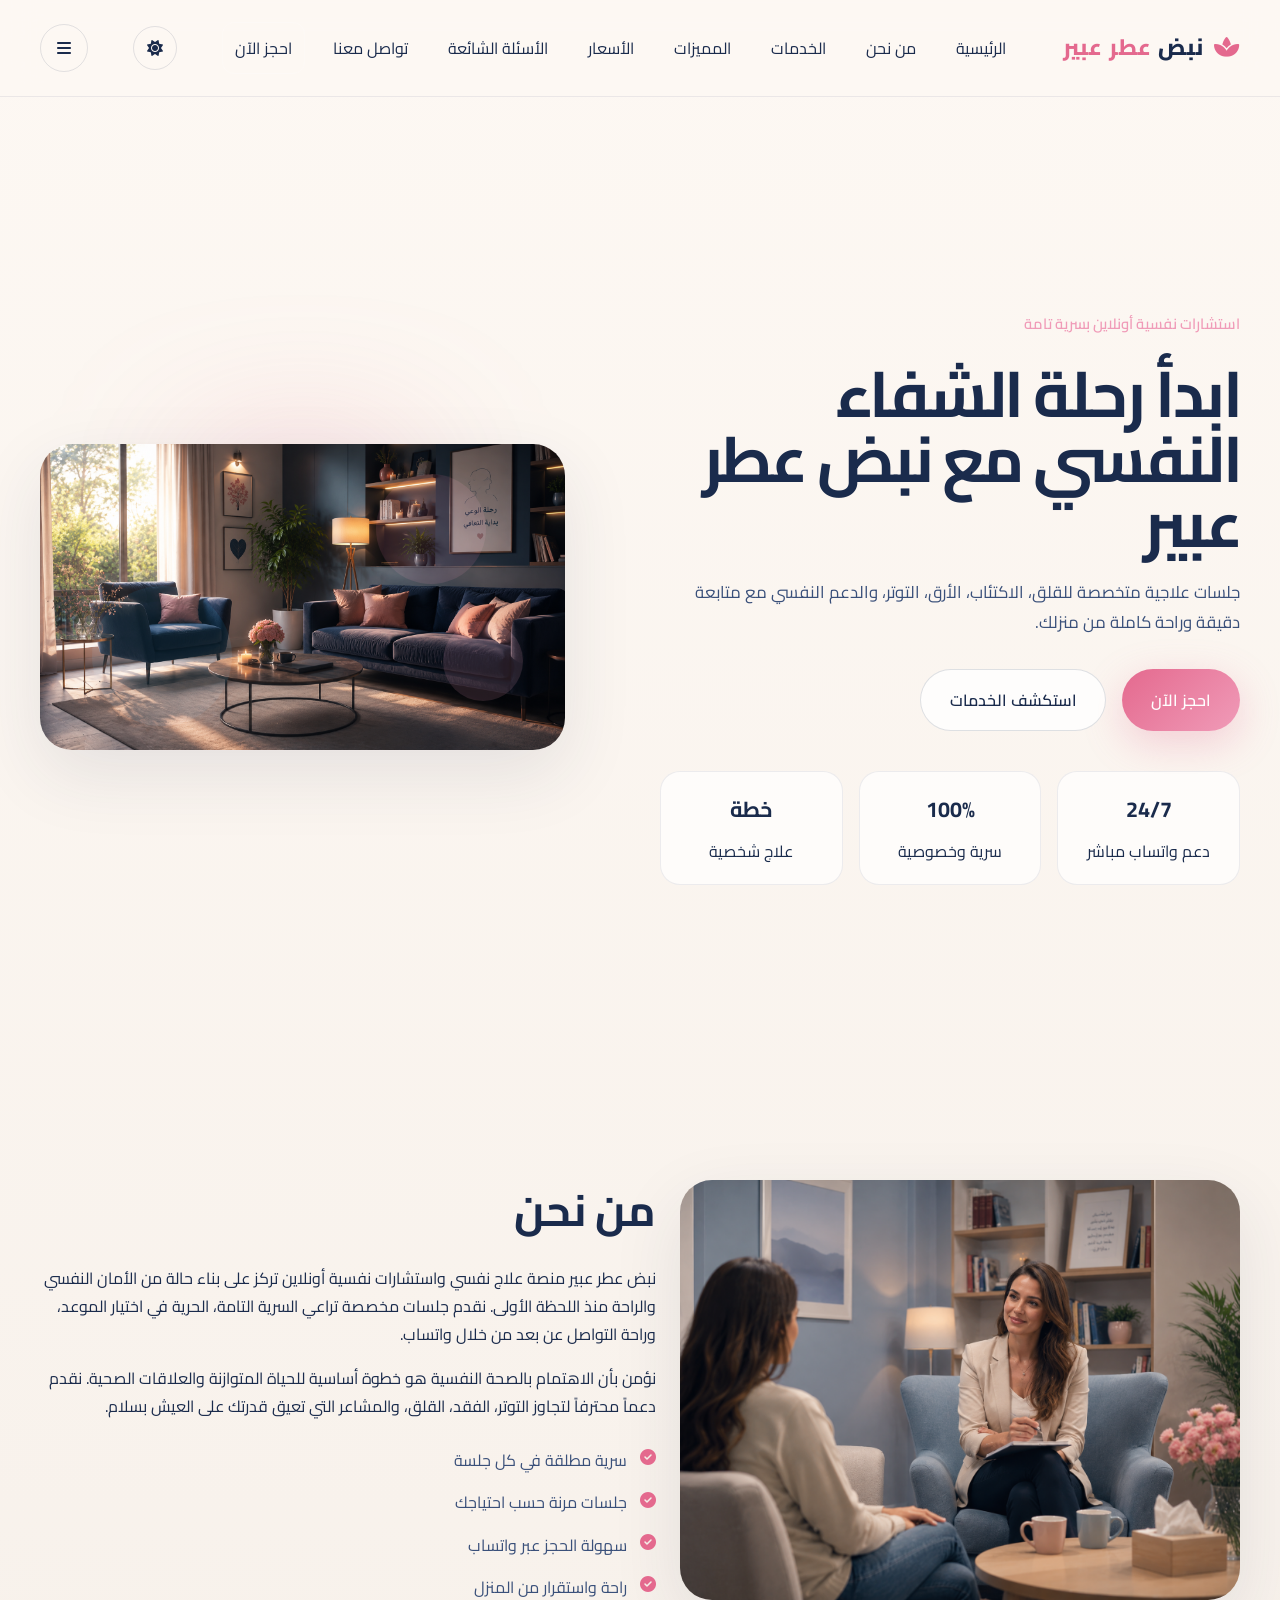
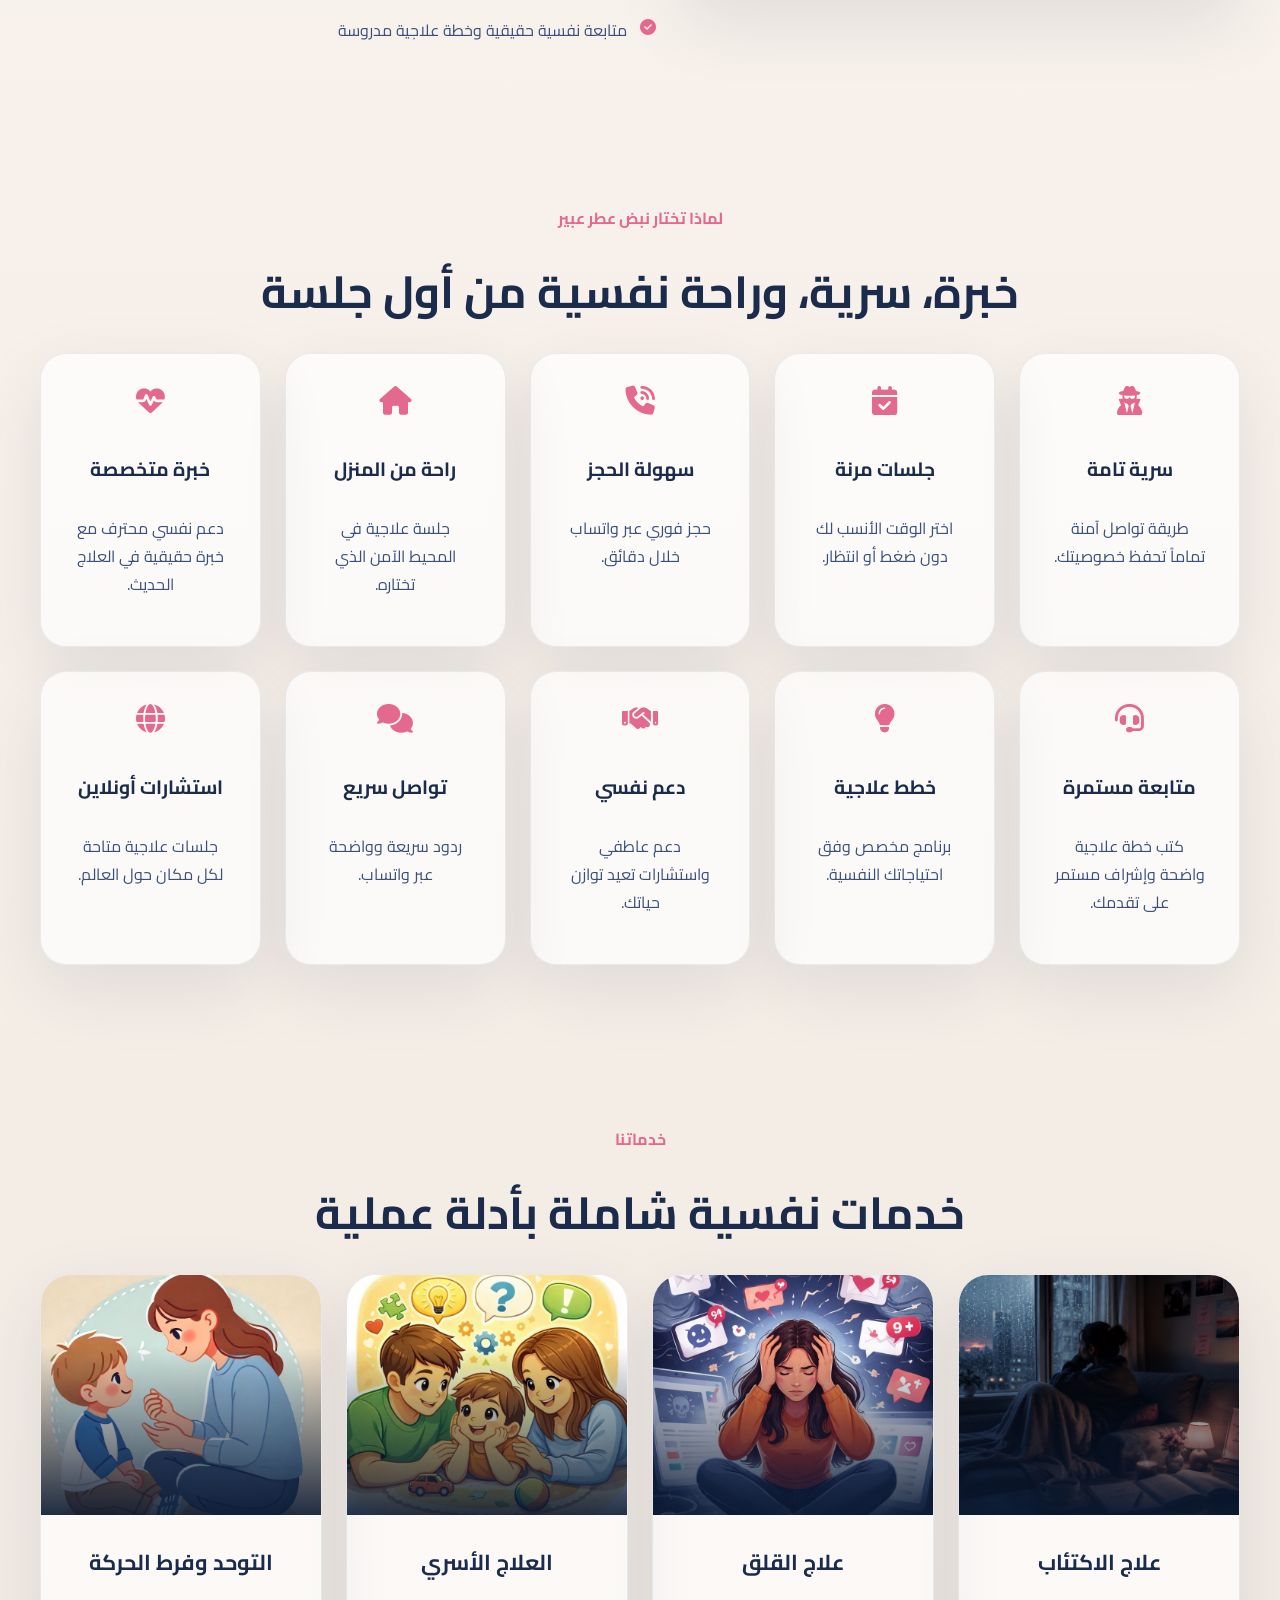
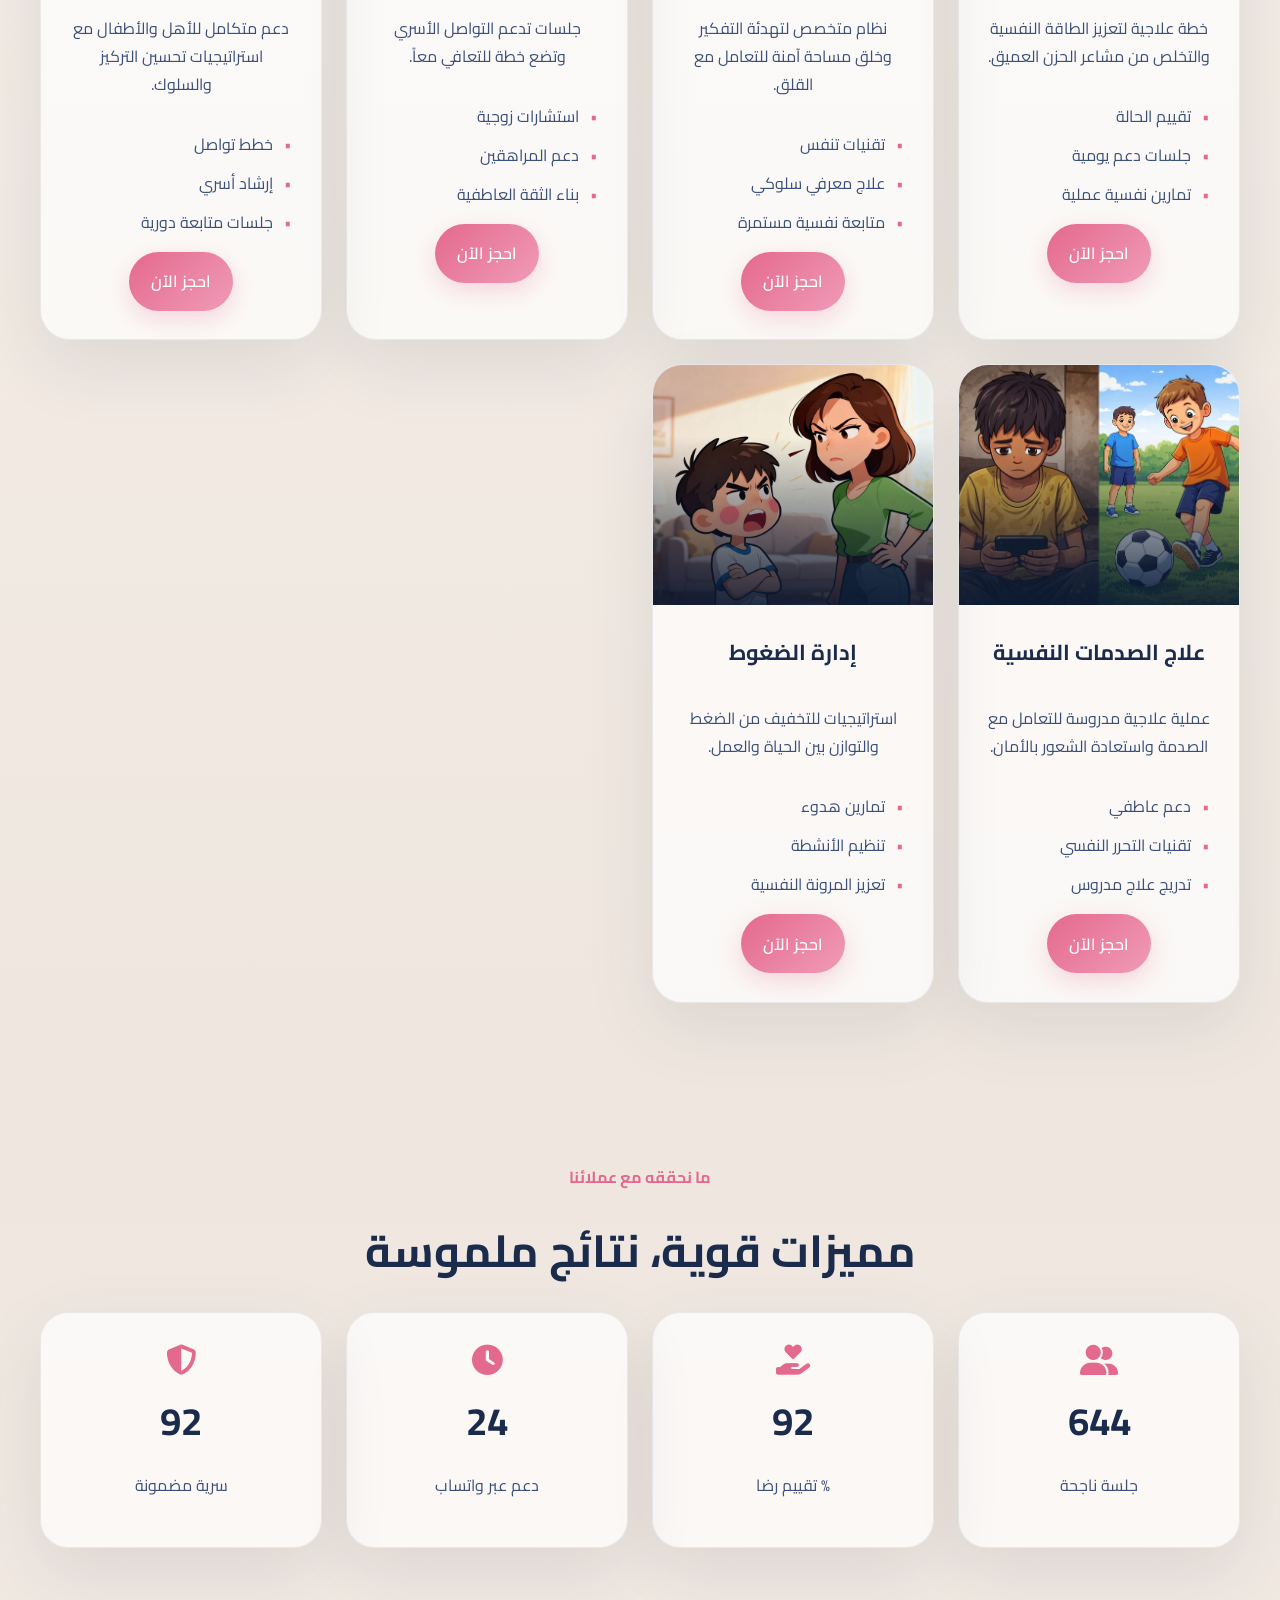
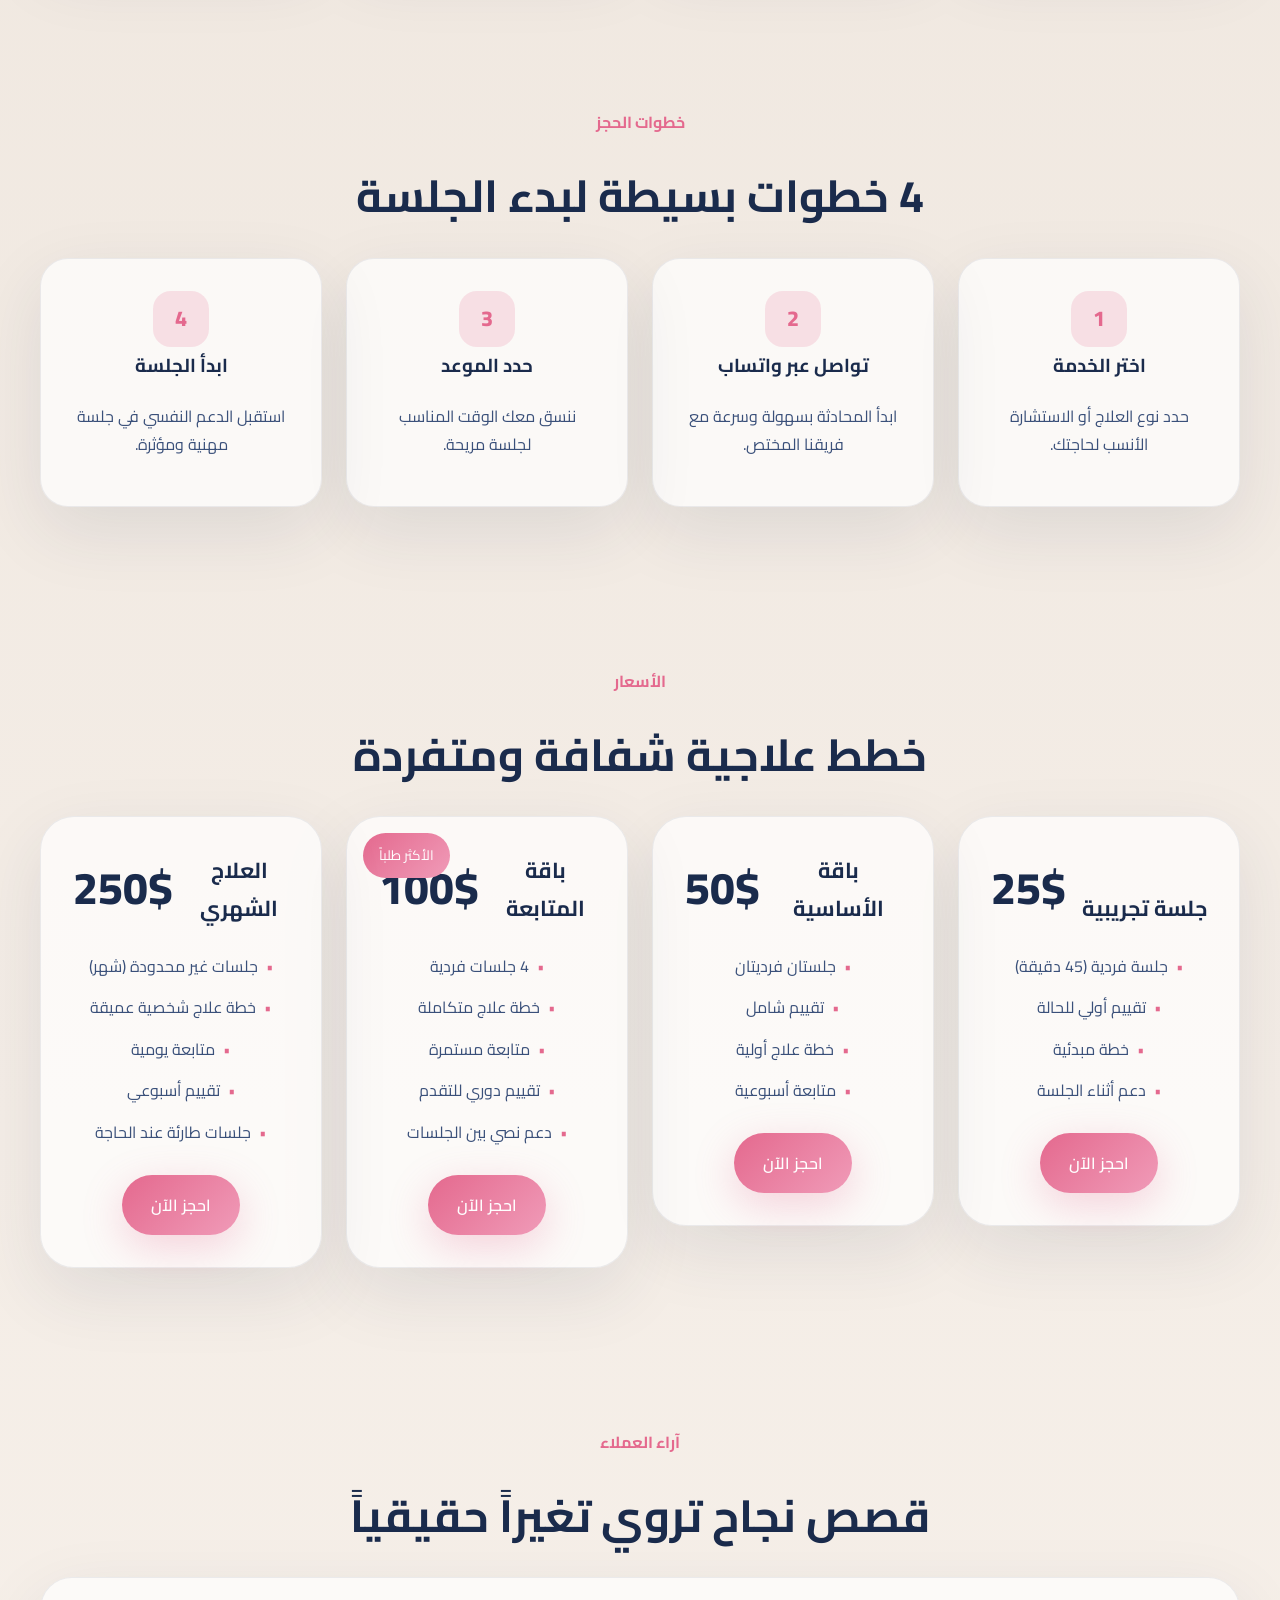
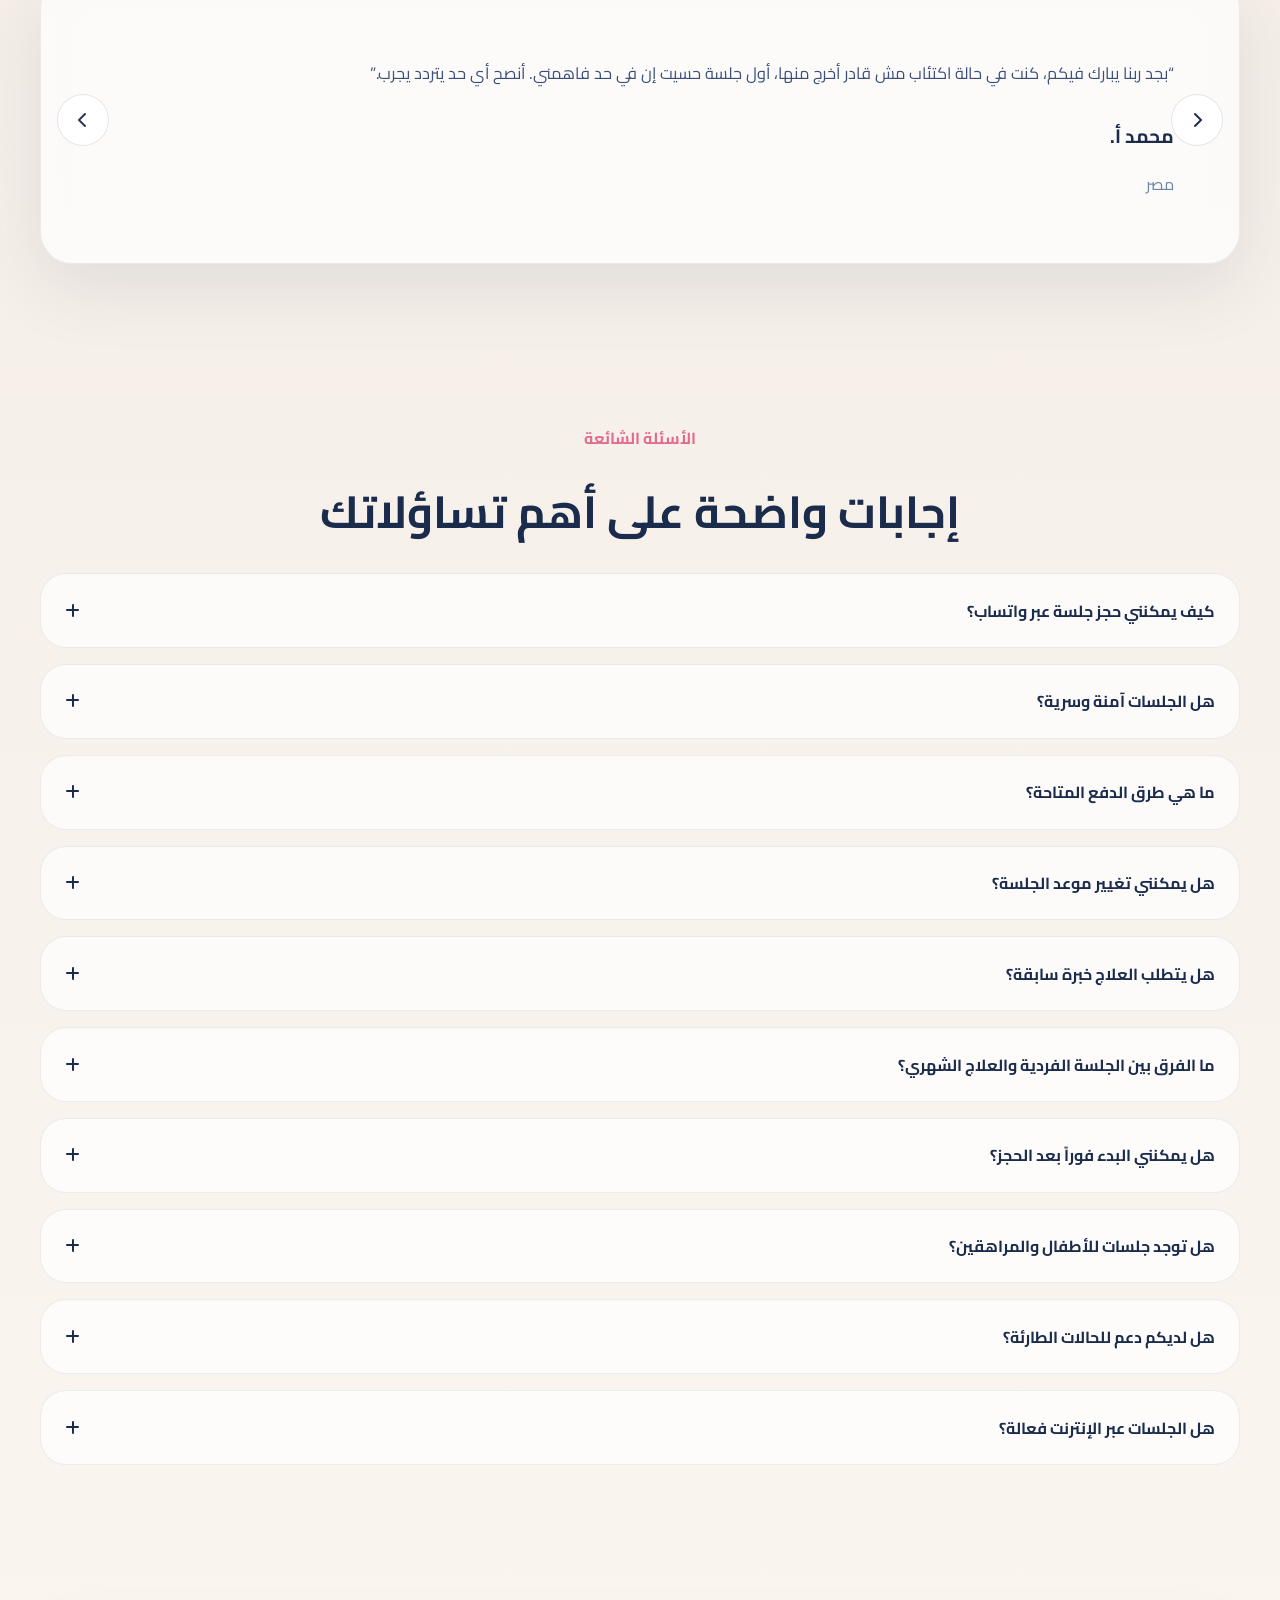
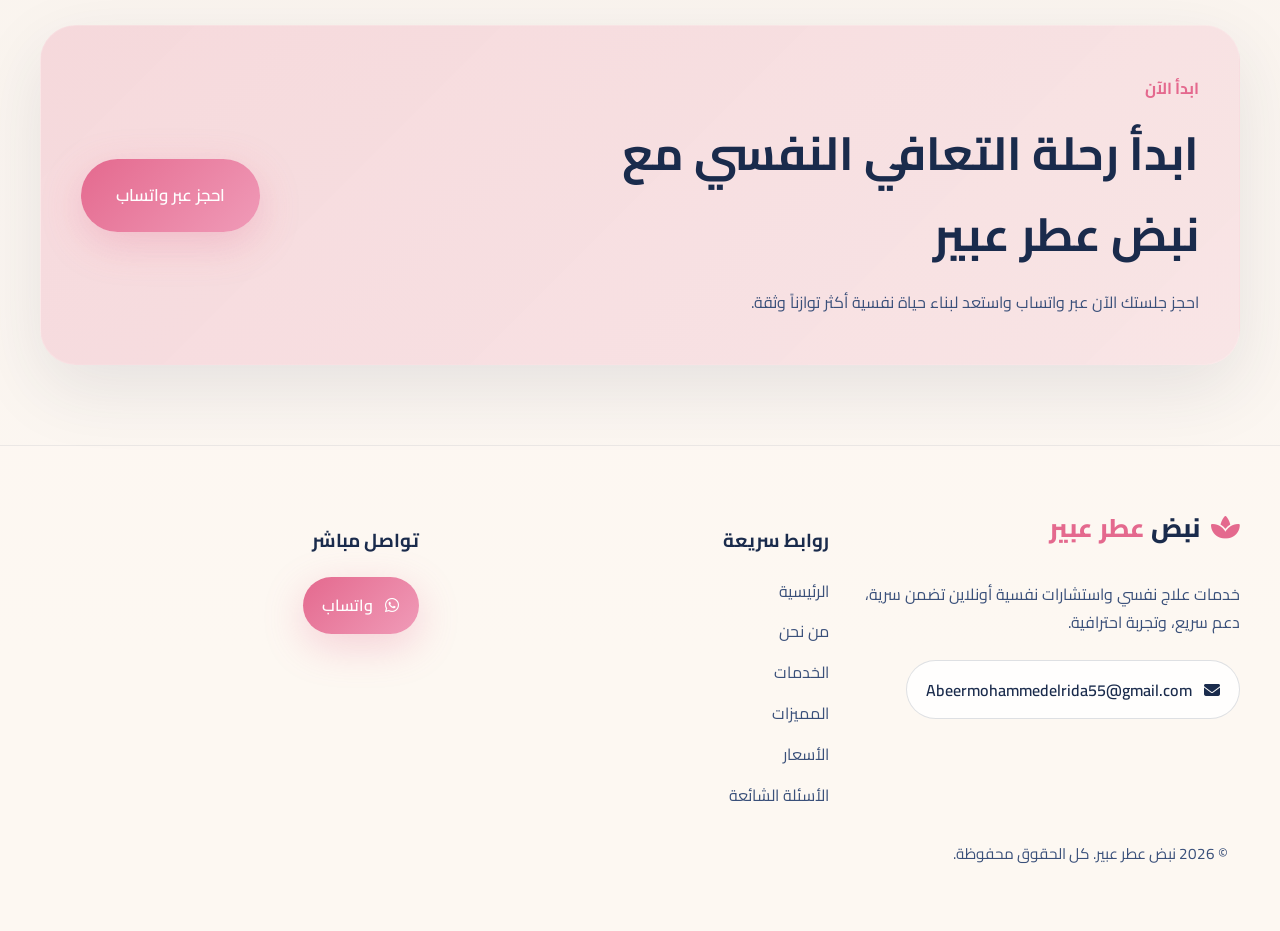
==== index.html @ 4a1df959 "nbd-atr-abeer" ====
<!DOCTYPE html>
<html lang="ar" dir="rtl">
<head>
  <meta charset="UTF-8">
  <meta name="viewport" content="width=device-width, initial-scale=1.0">
  <title>نبض عطر عبير | علاج نفسي واستشارات أونلاين</title>
  <meta name="description" content="نبض عطر عبير تقدم علاجاً نفسياً واستشارات أونلاين بسرية تامة وراحة تامة. احجز الآن عبر واتساب وابدأ رحلة الشفاء النفسي من منزلك.">
  <meta name="keywords" content="علاج نفسي, استشارات نفسية, جلسات أونلاين, صحة نفسية, علاج الاكتئاب, علاج القلق, واتساب, نبض عطر عبير">
  <link rel="canonical" href="https://username.github.io/repository-name/">
  <meta name="robots" content="index, follow">
  <meta property="og:type" content="website">
  <meta property="og:title" content="نبض عطر عبير | علاج نفسي واستشارات نفسية أونلاين">
  <meta property="og:description" content="احجز الآن جلسة علاج نفسي أو استشارة نفسية أونلاين عبر واتساب مع نبض عطر عبير. سرية، محترفة، وراحة من المنزل.">
  <meta property="og:image" content="assets/images/hero.png">
  <meta property="og:url" content="https://username.github.io/repository-name/">
  <meta property="og:site_name" content="نبض عطر عبير">
  <meta name="twitter:card" content="summary_large_image">
  <meta name="twitter:title" content="نبض عطر عبير | علاج نفسي واستشارات نفسية أونلاين">
  <meta name="twitter:description" content="احجز الآن جلسة علاج نفسي أو استشارة نفسية أونلاين عبر واتساب مع نبض عطر عبير. سرية، محترفة، وراحة من المنزل.">
  <meta name="twitter:image" content="assets/images/hero.png">
  <link rel="icon" href="assets/images/logo.png" type="image/png">
  <link rel="preconnect" href="https://fonts.googleapis.com">
  <link rel="preconnect" href="https://fonts.gstatic.com" crossorigin>
  <link href="https://fonts.googleapis.com/css2?family=Cairo:wght@300;400;500;600;700;800&display=swap" rel="stylesheet">
  <link rel="stylesheet" href="https://cdn.jsdelivr.net/npm/@fortawesome/fontawesome-free@6.5.2/css/all.min.css" crossorigin="anonymous" referrerpolicy="no-referrer">
  <link rel="stylesheet" href="assets/css/style.css">
  <script type="application/ld+json">
  {
    "@context": "https://schema.org",
    "@type": "MedicalBusiness",
    "name": "نبض عطر عبير",
    "description": "خدمات علاج نفسي واستشارات نفسية أونلاين عبر واتساب.",
    "url": "https://username.github.io/repository-name/",
    "telephone": "+249903446089",
    "email": "Abeermohammedelrida55@gmail.com",
    "address": {
      "@type": "PostalAddress",
      "addressCountry": "SD"
    },
    "image": "assets/images/hero.png",
    "sameAs": [
      "https://wa.me/249903446089"
    ]
  }
  </script>
</head>
<body>
  <div class="page-loader" aria-hidden="true"></div>
  <a href="#top" class="back-to-top" aria-label="العودة للأعلى"><i class="fa-solid fa-arrow-up"></i></a>
  <header class="site-header" id="top">
    <div class="container header-inner">
      <div class="brand">
        <a href="#top"><i class="fa-solid fa-spa brand-icon" aria-hidden="true"></i> نبض <span>عطر عبير</span></a>
      </div>
      <nav class="desktop-nav" aria-label="القائمة الرئيسية">
        <ul>
          <li><a href="#home">الرئيسية</a></li>
          <li><a href="#about">من نحن</a></li>
          <li><a href="#services">الخدمات</a></li>
          <li><a href="#features">المميزات</a></li>
          <li><a href="#pricing">الأسعار</a></li>
          <li><a href="#faq">الأسئلة الشائعة</a></li>
          <li><a href="#contact">تواصل معنا</a></li>
          <li><a class="btn-link" href="https://wa.me/249903446089?text=أهلاً%20أنا%20مهتم%20بالحجز%20في%20نبض%20عطر%20عبير">احجز الآن</a></li>
        </ul>
      </nav>
      <div class="header-actions">
        <button class="theme-toggle" id="themeToggle" aria-label="تبديل الثيم"><i class="fa-solid fa-moon"></i></button>
      </div>
      <button class="mobile-menu-toggle" id="mobileMenuToggle" aria-label="فتح القائمة"><i class="fa-solid fa-bars"></i></button>
    </div>
    <div class="mobile-nav" id="mobileNav" aria-hidden="true">
      <ul>
        <li><a href="#home">الرئيسية</a></li>
        <li><a href="#about">من نحن</a></li>
        <li><a href="#services">الخدمات</a></li>
        <li><a href="#features">المميزات</a></li>
        <li><a href="#pricing">الأسعار</a></li>
        <li><a href="#faq">الأسئلة الشائعة</a></li>
        <li><a href="#contact">تواصل معنا</a></li>
        <li><a class="btn-link mobile-cta" href="https://wa.me/249903446089?text=أهلاً%20أنا%20مهتم%20بالحجز%20في%20نبض%20عطر%20عبير">احجز الآن</a></li>
      </ul>
    </div>
  </header>

  <main>
    <section class="hero section" id="home" aria-label="قسم العرض الرئيسي">
      <div class="container hero-grid reveal">
        <div class="hero-copy">
          <span class="eyebrow">استشارات نفسية أونلاين بسرية تامة</span>
          <h1>ابدأ رحلة الشفاء النفسي مع نبض عطر عبير</h1>
          <p>جلسات علاجية متخصصة للقلق، الاكتئاب، الأرق، التوتر، والدعم النفسي مع متابعة دقيقة وراحة كاملة من منزلك.</p>
          <div class="hero-actions">
            <a class="btn btn-primary" href="https://wa.me/249903446089?text=أهلاً%20أنا%20مهتم%20بالحجز%20في%20نبض%20عطر%20عبير">احجز الآن</a>
            <a class="btn btn-secondary" href="#services">استكشف الخدمات</a>
          </div>
          <div class="hero-stats">
            <div><strong>24/7</strong><span>دعم واتساب مباشر</span></div>
            <div><strong>100%</strong><span>سرية وخصوصية</span></div>
            <div><strong>خطة</strong><span>علاج شخصية</span></div>
          </div>
        </div>
        <div class="hero-media">
          <div class="hero-glow"></div>
          <img src="assets/images/hero.png" alt="مقدمة علاج نفسى أونلاين" loading="lazy">
          <div class="floating-shape shape-1"></div>
          <div class="floating-shape shape-2"></div>
          <div class="floating-shape shape-3"></div>
        </div>
      </div>
    </section>

    <section class="about section" id="about" aria-labelledby="aboutTitle">
      <div class="container about-grid reveal">
        <div class="about-media">
          <img src="assets/images/about.png" alt="صورة من نحن" loading="lazy">
        </div>
        <div class="about-copy">
          <h2 id="aboutTitle">من نحن</h2>
          <p>نبض عطر عبير منصة علاج نفسي واستشارات نفسية أونلاين تركز على بناء حالة من الأمان النفسي والراحة منذ اللحظة الأولى. نقدم جلسات مخصصة تراعي السرية التامة، الحرية في اختيار الموعد، وراحة التواصل عن بعد من خلال واتساب.</p>
          <p>نؤمن بأن الاهتمام بالصحة النفسية هو خطوة أساسية للحياة المتوازنة والعلاقات الصحية. نقدم دعماً محترفاً لتجاوز التوتر، الفقد، القلق، والمشاعر التي تعيق قدرتك على العيش بسلام.</p>
          <ul class="about-list">
            <li><i class="fa-solid fa-check-circle"></i>سرية مطلقة في كل جلسة</li>
            <li><i class="fa-solid fa-check-circle"></i>جلسات مرنة حسب احتياجك</li>
            <li><i class="fa-solid fa-check-circle"></i>سهولة الحجز عبر واتساب</li>
            <li><i class="fa-solid fa-check-circle"></i>راحة واستقرار من المنزل</li>
            <li><i class="fa-solid fa-check-circle"></i>متابعة نفسية حقيقية وخطة علاجية مدروسة</li>
          </ul>
        </div>
      </div>
    </section>

    <section class="why section" id="features" aria-labelledby="featuresTitle">
      <div class="container reveal">
        <div class="section-heading">
          <span>لماذا تختار نبض عطر عبير</span>
          <h2 id="featuresTitle">خبرة، سرية، وراحة نفسية من أول جلسة</h2>
        </div>
        <div class="why-grid">
          <article class="feature-card">
            <i class="fa-solid fa-user-secret"></i>
            <h3>سرية تامة</h3>
            <p>طريقة تواصل آمنة تماماً تحفظ خصوصيتك.</p>
          </article>
          <article class="feature-card">
            <i class="fa-solid fa-calendar-check"></i>
            <h3>جلسات مرنة</h3>
            <p>اختر الوقت الأنسب لك دون ضغط أو انتظار.</p>
          </article>
          <article class="feature-card">
            <i class="fa-solid fa-phone-volume"></i>
            <h3>سهولة الحجز</h3>
            <p>حجز فوري عبر واتساب خلال دقائق.</p>
          </article>
          <article class="feature-card">
            <i class="fa-solid fa-home"></i>
            <h3>راحة من المنزل</h3>
            <p>جلسة علاجية في المحيط الآمن الذي تختاره.</p>
          </article>
          <article class="feature-card">
            <i class="fa-solid fa-heartbeat"></i>
            <h3>خبرة متخصصة</h3>
            <p>دعم نفسي محترف مع خبرة حقيقية في العلاج الحديث.</p>
          </article>
          <article class="feature-card">
            <i class="fa-solid fa-headset"></i>
            <h3>متابعة مستمرة</h3>
            <p>كتب خطة علاجية واضحة وإشراف مستمر على تقدمك.</p>
          </article>
          <article class="feature-card">
            <i class="fa-solid fa-lightbulb"></i>
            <h3>خطط علاجية</h3>
            <p>برنامج مخصص وفق احتياجاتك النفسية.</p>
          </article>
          <article class="feature-card">
            <i class="fa-solid fa-handshake"></i>
            <h3>دعم نفسي</h3>
            <p>دعم عاطفي واستشارات تعيد توازن حياتك.</p>
          </article>
          <article class="feature-card">
            <i class="fa-solid fa-comments"></i>
            <h3>تواصل سريع</h3>
            <p>ردود سريعة وواضحة عبر واتساب.</p>
          </article>
          <article class="feature-card">
            <i class="fa-solid fa-globe"></i>
            <h3>استشارات أونلاين</h3>
            <p>جلسات علاجية متاحة لكل مكان حول العالم.</p>
          </article>
        </div>
      </div>
    </section>

    <section class="services section" id="services" aria-labelledby="servicesTitle">
      <div class="container reveal">
        <div class="section-heading">
          <span>خدماتنا</span>
          <h2 id="servicesTitle">خدمات نفسية شاملة بأدلة عملية</h2>
        </div>
        <div class="services-grid">
          <article class="service-card">
            <div class="service-thumb"><img src="assets/images/depression.png" alt="علاج الاكتئاب" loading="lazy"></div>
            <div class="service-body">
              <h3>علاج الاكتئاب</h3>
              <p>خطة علاجية لتعزيز الطاقة النفسية والتخلص من مشاعر الحزن العميق.</p>
              <ul>
                <li>تقييم الحالة</li>
                <li>جلسات دعم يومية</li>
                <li>تمارين نفسية عملية</li>
              </ul>
              <a class="btn btn-card" href="https://wa.me/249903446089?text=أهلاً%20أريد%20حجز%20جلسة%20علاج%20الاكتئاب%20في%20نبض%20عطر%20عبير">احجز الآن</a>
            </div>
          </article>
          <article class="service-card">
            <div class="service-thumb"><img src="assets/images/anxiety.png" alt="علاج القلق" loading="lazy"></div>
            <div class="service-body">
              <h3>علاج القلق</h3>
              <p>نظام متخصص لتهدئة التفكير وخلق مساحة آمنة للتعامل مع القلق.</p>
              <ul>
                <li>تقنيات تنفس</li>
                <li>علاج معرفي سلوكي</li>
                <li>متابعة نفسية مستمرة</li>
              </ul>
              <a class="btn btn-card" href="https://wa.me/249903446089?text=أهلاً%20أريد%20حجز%20جلسة%20علاج%20القلق%20في%20نبض%20عطر%20عبير">احجز الآن</a>
            </div>
          </article>
          <article class="service-card">
            <div class="service-thumb"><img src="assets/images/children.png" alt="العلاج الأسري" loading="lazy"></div>
            <div class="service-body">
              <h3>العلاج الأسري</h3>
              <p>جلسات تدعم التواصل الأسري وتضع خطة للتعافي معاً.</p>
              <ul>
                <li>استشارات زوجية</li>
                <li>دعم المراهقين</li>
                <li>بناء الثقة العاطفية</li>
              </ul>
              <a class="btn btn-card" href="https://wa.me/249903446089?text=أهلاً%20أريد%20حجز%20جلسة%20علاج%20أسري%20في%20نبض%20عطر%20عبير">احجز الآن</a>
            </div>
          </article>
          <article class="service-card">
            <div class="service-thumb"><img src="assets/images/autism.png" alt="دعم التوحد" loading="lazy"></div>
            <div class="service-body">
              <h3>التوحد وفرط الحركة</h3>
              <p>دعم متكامل للأهل والأطفال مع استراتيجيات تحسين التركيز والسلوك.</p>
              <ul>
                <li>خطط تواصل</li>
                <li>إرشاد أسري</li>
                <li>جلسات متابعة دورية</li>
              </ul>
              <a class="btn btn-card" href="https://wa.me/249903446089?text=أهلاً%20أريد%20حجز%20جلسة%20دعم%20التوحد%20في%20نبض%20عطر%20عبير">احجز الآن</a>
            </div>
          </article>
          <article class="service-card">
            <div class="service-thumb"><img src="assets/images/trauma.png" alt="علاج الصدمات النفسية" loading="lazy"></div>
            <div class="service-body">
              <h3>علاج الصدمات النفسية</h3>
              <p>عملية علاجية مدروسة للتعامل مع الصدمة واستعادة الشعور بالأمان.</p>
              <ul>
                <li>دعم عاطفي</li>
                <li>تقنيات التحرر النفسي</li>
                <li>تدريج علاج مدروس</li>
              </ul>
              <a class="btn btn-card" href="https://wa.me/249903446089?text=أهلاً%20أريد%20حجز%20جلسة%20علاج%20الصدمات%20في%20نبض%20عطر%20عبير">احجز الآن</a>
            </div>
          </article>
          <article class="service-card">
            <div class="service-thumb"><img src="assets/images/stress.png" alt="إدارة الضغوط" loading="lazy"></div>
            <div class="service-body">
              <h3>إدارة الضغوط</h3>
              <p>استراتيجيات للتخفيف من الضغط والتوازن بين الحياة والعمل.</p>
              <ul>
                <li>تمارين هدوء</li>
                <li>تنظيم الأنشطة</li>
                <li>تعزيز المرونة النفسية</li>
              </ul>
              <a class="btn btn-card" href="https://wa.me/249903446089?text=أهلاً%20أريد%20حجز%20جلسة%20إدارة%20الضغوط%20في%20نبض%20عطر%20عبير">احجز الآن</a>
            </div>
          </article>
        </div>
      </div>
    </section>

    <section class="stats section" aria-labelledby="statsTitle">
      <div class="container reveal">
        <div class="section-heading">
          <span>ما نحققه مع عملائنا</span>
          <h2 id="statsTitle">مميزات قوية، نتائج ملموسة</h2>
        </div>
        <div class="stats-grid">
          <div class="stat-card">
            <i class="fa-solid fa-user-friends"></i>
            <strong data-target="1200">0</strong>
            <p>جلسة ناجحة</p>
          </div>
          <div class="stat-card">
            <i class="fa-solid fa-hand-holding-heart"></i>
            <strong data-target="98">0</strong>
            <p>% تقييم رضا</p>
          </div>
          <div class="stat-card">
            <i class="fa-solid fa-clock"></i>
            <strong data-target="24">0</strong>
            <p>دعم عبر واتساب</p>
          </div>
          <div class="stat-card">
            <i class="fa-solid fa-shield-alt"></i>
            <strong data-target="100">0</strong>
            <p>سرية مضمونة</p>
          </div>
        </div>
      </div>
    </section>

    <section class="steps section" aria-labelledby="stepsTitle">
      <div class="container reveal">
        <div class="section-heading">
          <span>خطوات الحجز</span>
          <h2 id="stepsTitle">4 خطوات بسيطة لبدء الجلسة</h2>
        </div>
        <div class="steps-grid">
          <article class="step-card">
            <span>1</span>
            <h3>اختر الخدمة</h3>
            <p>حدد نوع العلاج أو الاستشارة الأنسب لحاجتك.</p>
          </article>
          <article class="step-card">
            <span>2</span>
            <h3>تواصل عبر واتساب</h3>
            <p>ابدأ المحادثة بسهولة وسرعة مع فريقنا المختص.</p>
          </article>
          <article class="step-card">
            <span>3</span>
            <h3>حدد الموعد</h3>
            <p>ننسق معك الوقت المناسب لجلسة مريحة.</p>
          </article>
          <article class="step-card">
            <span>4</span>
            <h3>ابدأ الجلسة</h3>
            <p>استقبل الدعم النفسي في جلسة مهنية ومؤثرة.</p>
          </article>
        </div>
      </div>
    </section>

    <section class="pricing section" id="pricing" aria-labelledby="pricingTitle">
      <div class="container reveal">
        <div class="section-heading">
          <span>الأسعار</span>
          <h2 id="pricingTitle">خطط علاجية شفافة ومتفردة</h2>
        </div>
        <div class="pricing-grid">
          <article class="pricing-card">
            <div class="pricing-header">
              <h3>جلسة تجريبية</h3>
              <p>25$</p>
            </div>
            <ul>
              <li>جلسة فردية (45 دقيقة)</li>
              <li>تقييم أولي للحالة</li>
              <li>خطة مبدئية</li>
              <li>دعم أثناء الجلسة</li>
            </ul>
            <a class="btn btn-primary" href="https://wa.me/249903446089?text=أهلاً%20أريد%20حجز%20الباقة%20التجريبية%20(25$)%20في%20نبض%20عطر%20عبير">احجز الآن</a>
          </article>
          <article class="pricing-card">
            <div class="pricing-header">
              <h3>باقة الأساسية</h3>
              <p>50$</p>
            </div>
            <ul>
              <li>جلستان فرديتان</li>
              <li>تقييم شامل</li>
              <li>خطة علاج أولية</li>
              <li>متابعة أسبوعية</li>
            </ul>
            <a class="btn btn-primary" href="https://wa.me/249903446089?text=أهلاً%20أريد%20حجز%20الباقة%20الأساسية%20(50$)%20في%20نبض%20عطر%20عبير">احجز الآن</a>
          </article>
          <article class="pricing-card recommended">
            <div class="pricing-ribbon">الأكثر طلباً</div>
            <div class="pricing-header">
              <h3>باقة المتابعة</h3>
              <p>100$</p>
            </div>
            <ul>
              <li>4 جلسات فردية</li>
              <li>خطة علاج متكاملة</li>
              <li>متابعة مستمرة</li>
              <li>تقييم دوري للتقدم</li>
              <li>دعم نصي بين الجلسات</li>
            </ul>
            <a class="btn btn-primary" href="https://wa.me/249903446089?text=أهلاً%20أريد%20حجز%20باقة%20المتابعة%20(100$)%20في%20نبض%20عطر%20عبير">احجز الآن</a>
          </article>
          <article class="pricing-card">
            <div class="pricing-header">
              <h3>العلاج الشهري</h3>
              <p>250$</p>
            </div>
            <ul>
              <li>جلسات غير محدودة (شهر)</li>
              <li>خطة علاج شخصية عميقة</li>
              <li>متابعة يومية</li>
              <li>تقييم أسبوعي</li>
              <li>جلسات طارئة عند الحاجة</li>
            </ul>
            <a class="btn btn-primary" href="https://wa.me/249903446089?text=أهلاً%20أريد%20حجز%20العلاج%20الشهري%20(250$)%20في%20نبض%20عطر%20عبير">احجز الآن</a>
          </article>
        </div>
      </div>
    </section>

    <section class="testimonials section" aria-labelledby="testimonialsTitle">
      <div class="container reveal">
        <div class="section-heading">
          <span>آراء العملاء</span>
          <h2 id="testimonialsTitle">قصص نجاح تروي تغيراً حقيقياً</h2>
        </div>
        <div class="testimonial-slider" id="testimonialSlider">
          <button class="slider-btn prev" aria-label="الشريحة السابقة"><i class="fa-solid fa-chevron-left"></i></button>
          <div class="testimonial-track">
            <!-- 30 شهادة متنوعة -->
            <article class="testimonial-card"><p>“بجد ربنا يبارك فيكم، كنت في حالة اكتئاب مش قادر أخرج منها، أول جلسة حسيت إن في حد فاهمني. أنصح أي حد يتردد يجرب.”</p><h3>محمد أ.</h3><span>مصر</span></article>
            <article class="testimonial-card"><p>“والله يا جماعة الخير، الخدمة دي غيرت حياتي. القلق كان مخليني مش عارف أنام، الحمد لله بقيت مرتاح نفسياً.”</p><h3>أحمد ر.</h3><span>السعودية</span></article>
            <article class="testimonial-card"><p>“صراحة ما توقعت الفائدة الكبيرة دي، الأخصائية كانت لطيفة ومتفهمة، وحسيت إن في أمل. شكراً نبض عطر عبير.”</p><h3>فاطمة ح.</h3><span>السودان</span></article>
            <article class="testimonial-card"><p>“كانت تجربة رائعة، السرية التامة والأمان النفسي كانوا موجودين. أنصح كل من يعاني من الضغوطات.”</p><h3>نورة س.</h3><span>الكويت</span></article>
            <article class="testimonial-card"><p>“أنا أم لطفل توحد، الجلسات ساعدتني أفهم ابني أكثر وتعاملت معاه بطريقة مختلفة. دعم لا يُقدر بثمن.”</p><h3>منى ي.</h3><span>الإمارات</span></article>
            <article class="testimonial-card"><p>“الصراحة كنت حاسس بالوحدة والضياع، لكن بعد الجلسات بدأت أرجع لحياتي تاني. ربنا يجزيكم خير.”</p><h3>خالد و.</h3><span>مصر</span></article>
            <article class="testimonial-card"><p>“فريق محترف جداً، الطريقة سلسة والجو مريح. صرت أنتظر الجلسة بفارغ الصبر!”</p><h3>سارة م.</h3><span>السعودية</span></article>
            <article class="testimonial-card"><p>“ما شاء الله، خبرة كبيرة واهتمام بالتفاصيل. فعلاً حسيت بتحسن في علاقاتي الأسرية.”</p><h3>عبدالله ز.</h3><span>قطر</span></article>
            <article class="testimonial-card"><p>“الجلسات كانت بمثابة طوق نجاة لي، ساعدتني أتجاوز صدمة كبيرة. سرية تامة واحترام لا متناهي.”</p><h3>ليلى ط.</h3><span>لبنان</span></article>
            <article class="testimonial-card"><p>“أفضل قرار أخدته في حياتي هو إني بدأت العلاج معاكم. الحياة بقت حلوة تاني.”</p><h3>هاني ش.</h3><span>مصر</span></article>
            <article class="testimonial-card"><p>“كنت أعاني من نوبات هلع، والعلاج السلوكي المعرفي معاهم كان فعال جداً. الحمد لله.”</p><h3>ريما د.</h3><span>الأردن</span></article>
            <article class="testimonial-card"><p>“حبيت أسلوبهم في التعامل، مش بيركزوا على العلاج بس، كمان بيدعموا نفسياً.”</p><h3>ياسر ن.</h3><span>السودان</span></article>
            <article class="testimonial-card"><p>“شكراً لكل القائمين على هالمشروع الرائع. فعلاً نبض عطر عبير خفف عني معاناة طويلة.”</p><h3>غادة ف.</h3><span>سوريا</span></article>
            <article class="testimonial-card"><p>“صراحة، كنت خايف أجرب الأونلاين، لكن طلعت أحسن من العيادات التقليدية. خصوصية وراحة.”</p><h3>سامي ج.</h3><span>تونس</span></article>
            <article class="testimonial-card"><p>“فيه دعم مستمر، حتى بين الجلسات بحس إن في حد جنبي. مش بشعر بالوحدة أبداً.”</p><h3>هدى ع.</h3><span>البحرين</span></article>
            <article class="testimonial-card"><p>“كنت أعاني من التفكير الزائد، علموني تمارين عملية ساعدتني أتحكم في أفكاري.”</p><h3>ماجد س.</h3><span>مصر</span></article>
            <article class="testimonial-card"><p>“ما شاء الله تبارك الله، خطط علاجية واضحة ومنطقية. أنصح فيها بشدة.”</p><h3>نجلاء ب.</h3><span>السعودية</span></article>
            <article class="testimonial-card"><p>“التعامل مع الأخصائية كان راقياً جداً، وشرحت لي كل حاجة بوضوح. شكراً لكم.”</p><h3>جمانة ق.</h3><span>الكويت</span></article>
            <article class="testimonial-card"><p>“بعد سنين من المعاناة مع القلق، لقيت الحل أخيراً عندكم. تستحقوا كل الخير.”</p><h3>إبراهيم خ.</h3><span>السودان</span></article>
            <article class="testimonial-card"><p>“ممتازين في كل شيء، من الحجز للجلسات للمتابعة. نظام منظم جداً.”</p><h3>دينا م.</h3><span>مصر</span></article>
            <article class="testimonial-card"><p>“الروح الطيبة والكلام الحلو كان له تأثير كبير علي. فعلاً إحساس جميل.”</p><h3>فهد د.</h3><span>السعودية</span></article>
            <article class="testimonial-card"><p>“ساعدوني أتجاوز مشاكل الثقة بالنفس، والحين أنا شخص مختلف. الحمد لله.”</p><h3>نادية ش.</h3><span>المغرب</span></article>
            <article class="testimonial-card"><p>“أسلوبهم مش تقليدي، متميزين جداً في التواصل. حسيت إنهم فاهمين مشكلتي من أول كلمة.”</p><h3>عمر ه.</h3><span>الجزائر</span></article>
            <article class="testimonial-card"><p>“استمراريتي في العلاج معاكم كانت أفضل قرار. الأمان النفسي هناك كبير جداً.”</p><h3>شيماء ع.</h3><span>مصر</span></article>
            <article class="testimonial-card"><p>“الحياة بعد العلاج صارت فيها ألوان. كنت داكنة جداً والحين أنا مبسوطة.”</p><h3>مها ر.</h3><span>السعودية</span></article>
            <article class="testimonial-card"><p>“الخطط المرنة والجلسات المريحة خلتني أواظب على العلاج بدون ما أحس بملل.”</p><h3>طارق ن.</h3><span>الأردن</span></article>
            <article class="testimonial-card"><p>“تواصل واتساب السريع كان نقطة تحول، أي استفسار بلاقي رد فوري.”</p><h3>عائشة ف.</h3><span>السودان</span></article>
            <article class="testimonial-card"><p>“كنت شاكك في الموضوع، لكن بعد أول جلسة غيرت رأيي 180 درجة. ممتازين.”</p><h3>وليد ز.</h3><span>مصر</span></article>
            <article class="testimonial-card"><p>“جربت أكثر من مكان، لكن نبض عطر عبير مختلف. إحساس الأمان والراحة لا يوصف.”</p><h3>أمل ك.</h3><span>الكويت</span></article>
            <article class="testimonial-card"><p>“شكراً من القلب، ساعدتوني أرجع أضحك من جديد وأستمتع بالحياة.”</p><h3>محمد ص.</h3><span>السعودية</span></article>
          </div>
          <button class="slider-btn next" aria-label="الشريحة التالية"><i class="fa-solid fa-chevron-right"></i></button>
        </div>
      </div>
    </section>

    <section class="faq section" id="faq" aria-labelledby="faqTitle">
      <div class="container reveal">
        <div class="section-heading">
          <span>الأسئلة الشائعة</span>
          <h2 id="faqTitle">إجابات واضحة على أهم تساؤلاتك</h2>
        </div>
        <div class="faq-grid">
          <article class="faq-item">
            <button class="faq-question" aria-expanded="false">كيف يمكنني حجز جلسة عبر واتساب؟ <i class="fa-solid fa-plus"></i></button>
            <div class="faq-answer"><p>اضغط على زر الحجز ليتم توجيهك مباشرة إلى محادثة واتساب، ثم اختر الخدمة والموعد المناسب.</p></div>
          </article>
          <article class="faq-item">
            <button class="faq-question" aria-expanded="false">هل الجلسات آمنة وسرية؟ <i class="fa-solid fa-plus"></i></button>
            <div class="faq-answer"><p>نعم، نلتزم بأعلى معايير السرية والخصوصية في جميع لقاءاتنا واستشاراتنا.</p></div>
          </article>
          <article class="faq-item">
            <button class="faq-question" aria-expanded="false">ما هي طرق الدفع المتاحة؟ <i class="fa-solid fa-plus"></i></button>
            <div class="faq-answer"><p>يتم الاتفاق على طرق الدفع عبر محادثة واتساب بناءً على تفضيلاتك.</p></div>
          </article>
          <article class="faq-item">
            <button class="faq-question" aria-expanded="false">هل يمكنني تغيير موعد الجلسة؟ <i class="fa-solid fa-plus"></i></button>
            <div class="faq-answer"><p>بالطبع، سيتم تعديل موعدك بسهولة بناءً على توافر المواعيد.</p></div>
          </article>
          <article class="faq-item">
            <button class="faq-question" aria-expanded="false">هل يتطلب العلاج خبرة سابقة؟ <i class="fa-solid fa-plus"></i></button>
            <div class="faq-answer"><p>لا، خدماتنا تراعي الجميع من جميع المستويات، ونبدأ من نقطة انطلاقك الخاصة.</p></div>
          </article>
          <article class="faq-item">
            <button class="faq-question" aria-expanded="false">ما الفرق بين الجلسة الفردية والعلاج الشهري؟ <i class="fa-solid fa-plus"></i></button>
            <div class="faq-answer"><p>الجلسة الفردية مناسبة للتقييم السريع، بينما العلاج الشهري يقدم متابعة مستمرة وخطة علاج أعمق.</p></div>
          </article>
          <article class="faq-item">
            <button class="faq-question" aria-expanded="false">هل يمكنني البدء فوراً بعد الحجز؟ <i class="fa-solid fa-plus"></i></button>
            <div class="faq-answer"><p>نعم، ننسق معك أسرع موعد متاح ونبدأ الجلسة في أقرب وقت ممكن.</p></div>
          </article>
          <article class="faq-item">
            <button class="faq-question" aria-expanded="false">هل توجد جلسات للأطفال والمراهقين؟ <i class="fa-solid fa-plus"></i></button>
            <div class="faq-answer"><p>نعم، نقدم حصصاً مخصصة للأطفال والمراهقين مع دعم أسرى شامل.</p></div>
          </article>
          <article class="faq-item">
            <button class="faq-question" aria-expanded="false">هل لديكم دعم للحالات الطارئة؟ <i class="fa-solid fa-plus"></i></button>
            <div class="faq-answer"><p>نقدم استجابة سريعة عبر واتساب للحالات الحرجة والدعم النفسي الطارئ.</p></div>
          </article>
          <article class="faq-item">
            <button class="faq-question" aria-expanded="false">هل الجلسات عبر الإنترنت فعالة؟ <i class="fa-solid fa-plus"></i></button>
            <div class="faq-answer"><p>نعم، الجلسات الأونلاين تحقق نتائج قوية عند تقديمها باحترافية وتركيز على احتياجك.</p></div>
          </article>
        </div>
      </div>
    </section>

    <section class="cta section" aria-labelledby="ctaTitle">
      <div class="container cta-box reveal">
        <div>
          <span>ابدأ الآن</span>
          <h2 id="ctaTitle">ابدأ رحلة التعافي النفسي مع نبض عطر عبير</h2>
          <p>احجز جلستك الآن عبر واتساب واستعد لبناء حياة نفسية أكثر توازناً وثقة.</p>
        </div>
        <a class="btn btn-primary large" href="https://wa.me/249903446089?text=أهلاً%20أنا%20مهتم%20بالحجز%20في%20نبض%20عطر%20عبير">احجز عبر واتساب</a>
      </div>
    </section>
  </main>

  <footer class="site-footer" id="contact" aria-labelledby="footerTitle">
    <div class="container footer-grid reveal">
      <div>
        <a class="footer-brand" href="#top"><i class="fa-solid fa-spa"></i> نبض <span>عطر عبير</span></a>
        <p>خدمات علاج نفسي واستشارات نفسية أونلاين تضمن سرية، دعم سريع، وتجربة احترافية.</p>
        <a class="btn btn-secondary" href="mailto:Abeermohammedelrida55@gmail.com"><i class="fa-solid fa-envelope"></i> Abeermohammedelrida55@gmail.com</a>
      </div>
      <div>
        <h3 id="footerTitle">روابط سريعة</h3>
        <ul>
          <li><a href="#home">الرئيسية</a></li>
          <li><a href="#about">من نحن</a></li>
          <li><a href="#services">الخدمات</a></li>
          <li><a href="#features">المميزات</a></li>
          <li><a href="#pricing">الأسعار</a></li>
          <li><a href="#faq">الأسئلة الشائعة</a></li>
        </ul>
      </div>
      <div>
        <h3>تواصل مباشر</h3>
        <a class="btn btn-primary" href="https://wa.me/249903446089"><i class="fa-brands fa-whatsapp"></i> واتساب</a>
      </div>
    </div>
    <div class="footer-copy">
      <p>© 2026 نبض عطر عبير. كل الحقوق محفوظة.</p>
    </div>
  </footer>

  <script src="assets/js/app.js" defer></script>
</body>
</html>
---- assets/css/style.css ----
:root {
  --bg: #0b1a33;
  --surface: #132040;
  --surface-2: #1a2a4a;
  --text: #ffffff;
  --text-soft: #c8d6f0;
  --accent: #e4698e;
  --accent-2: #f09bb8;
  --muted: #8aa0c4;
  --border: rgba(255,255,255,.08);
  --shadow: 0 24px 80px rgba(0,0,0,.45);
  --radius: 28px;
}

html { scroll-behavior: smooth; }
*, *::before, *::after { box-sizing: border-box; }

body {
  margin: 0;
  font-family: 'Cairo', sans-serif;
  background: linear-gradient(180deg, var(--bg) 0%, var(--surface-2) 48%, var(--bg) 100%);
  color: var(--text);
  line-height: 1.75;
  transition: background 2.5s ease, color 2.5s ease;
}

img { max-width: 100%; display: block; }
button, a { font: inherit; }
button { border: none; background: none; color: inherit; }
a { text-decoration: none; color: inherit; }
ul { padding: 0; margin: 0; list-style: none; }

section { padding: 80px 0; }
section:first-of-type { padding-top: 120px; }

button:focus-visible, a:focus-visible {
  outline: 3px solid var(--accent);
  outline-offset: 3px;
}

.container {
  width: min(1200px, calc(100% - 40px));
  margin-inline: auto;
}

/* ===== HEADER ===== */
header.site-header {
  position: sticky;
  top: 0;
  z-index: 20;
  background: rgba(11,26,51,.92);
  backdrop-filter: blur(18px);
  border-bottom: 1px solid rgba(255,255,255,.06);
  transition: background .4s ease;
}

header .header-inner {
  display: flex;
  align-items: center;
  justify-content: space-between;
  gap: 1rem;
  padding: 22px 0;
}

.brand a {
  font-size: 1.4rem;
  font-weight: 800;
  letter-spacing: .04em;
  color: var(--text);
}
.brand-icon { color: var(--accent); margin-left: 0.3rem; }
.brand span { color: var(--accent); }

.desktop-nav ul {
  display: flex;
  align-items: center;
  gap: 1rem;
  flex-wrap: wrap;
}
.desktop-nav a {
  padding: 11px 12px;
  border-radius: 12px;
  transition: .3s;
}
.desktop-nav a:hover,
.desktop-nav .btn-link:hover {
  background: rgba(228,105,142,.13);
}

.btn-link {
  display: inline-flex;
  align-items: center;
  gap: .55rem;
  padding: .85rem 1.1rem;
  border: 1px solid rgba(255,255,255,.15);
  border-radius: 999px;
  color: var(--text);
  transition: .3s;
}
.btn-link:hover {
  border-color: var(--accent);
  background: rgba(228,105,142,.14);
}

.header-actions {
  display: flex;
  align-items: center;
  gap: 1rem;
}

.theme-toggle {
  width: 44px;
  height: 44px;
  border-radius: 50%;
  display: grid;
  place-items: center;
  border: 1px solid rgba(255,255,255,.12);
  transition: .3s;
  cursor: pointer;
  color: var(--text);
}
.theme-toggle:hover {
  transform: scale(1.05);
  background: rgba(228,105,142,.08);
}

.mobile-menu-toggle {
  display: none;
  width: 48px;
  height: 48px;
  border-radius: 50%;
  display: grid;
  place-items: center;
  border: 1px solid rgba(255,255,255,.12);
  cursor: pointer;
  color: var(--text);
}

.mobile-nav {
  display: none;
  flex-direction: column;
  background: rgba(11,26,51,.98);
  border-top: 1px solid rgba(255,255,255,.08);
  padding: 18px 20px 30px;
}
.mobile-nav ul {
  display: grid;
  gap: .6rem;
}
.mobile-nav a {
  display: block;
  padding: 14px 18px;
  border-radius: 16px;
  background: rgba(255,255,255,.03);
  transition: .3s;
  font-weight: 500;
  color: var(--text);
}
.mobile-nav a:hover {
  background: rgba(228,105,142,.15);
  color: var(--accent);
}
.mobile-nav .mobile-cta {
  background: linear-gradient(135deg, var(--accent), var(--accent-2));
  color: #fff;
  text-align: center;
  font-weight: 700;
  margin-top: 0.5rem;
  border: none;
  box-shadow: 0 8px 25px rgba(228,105,142,.3);
}
.mobile-nav .mobile-cta:hover {
  background: linear-gradient(135deg, #d45a7c, #e88aa8);
  color: #fff;
  transform: scale(1.02);
}

/* ===== HERO ===== */
.hero { position: relative; overflow: hidden; }
.hero-grid {
  display: grid;
  grid-template-columns: 1.15fr .95fr;
  align-items: center;
  gap: 2.5rem;
  min-height: calc(100vh - 140px);
  position: relative;
  z-index: 1;
}
.hero-copy { max-width: 580px; }
.eyebrow {
  display: inline-flex;
  align-items: center;
  gap: .6rem;
  font-size: .92rem;
  font-weight: 600;
  color: var(--accent-2);
  margin-bottom: 1.4rem;
}
.hero-copy h1 {
  font-size: clamp(3rem, 5vw, 5.2rem);
  line-height: 1.02;
  margin: .2rem 0 1.3rem;
  letter-spacing: -.04em;
  color: var(--text);
}
.hero-copy p {
  max-width: 560px;
  color: var(--text-soft);
  font-size: 1.05rem;
  margin-bottom: 2rem;
}
.hero-actions {
  display: flex;
  flex-wrap: wrap;
  gap: 1rem;
}

.btn {
  display: inline-flex;
  align-items: center;
  justify-content: center;
  gap: .6rem;
  padding: 1rem 1.8rem;
  border-radius: 999px;
  font-weight: 600;
  transition: .35s, transform .25s ease;
  cursor: pointer;
}
.btn:hover { transform: translateY(-2px); }

.btn-primary {
  background: linear-gradient(135deg, var(--accent), var(--accent-2));
  color: #fff;
  box-shadow: 0 12px 40px rgba(228,105,142,.28);
}

.btn-secondary {
  border: 1px solid rgba(255,255,255,.14);
  color: var(--text);
  background: rgba(255,255,255,.05);
}

.hero-stats {
  display: grid;
  grid-template-columns: repeat(3, 1fr);
  gap: 1rem;
  margin-top: 2.5rem;
}
.hero-stats div {
  padding: 1.2rem 1.3rem;
  border: 1px solid rgba(255,255,255,.08);
  border-radius: 20px;
  background: rgba(255,255,255,.04);
  text-align: center;
  display: flex;
  flex-direction: column;
  align-items: center;
}
.hero-stats strong {
  display: block;
  font-size: 1.35rem;
  color: var(--text);
  margin-bottom: .5rem;
}

.hero-media {
  position: relative;
  display: grid;
  place-items: center;
  max-width: 560px;
  margin-inline: auto;
}
.hero-media img {
  border-radius: 32px;
  box-shadow: var(--shadow);
}
.hero-glow {
  position: absolute;
  inset: 0;
  background: radial-gradient(circle at top, rgba(228,105,142,.35), transparent 42%);
  filter: blur(70px);
  z-index: -1;
}
.floating-shape {
  position: absolute;
  border-radius: 50%;
  mix-blend-mode: screen;
  opacity: .7;
  animation: float 8s ease-in-out infinite;
}
.shape-1 {
  width: 110px;
  height: 110px;
  top: 10%;
  right: 15%;
  background: rgba(228,105,142,.18);
}
.shape-2 {
  width: 80px;
  height: 80px;
  bottom: 16%;
  right: 8%;
  background: rgba(240,155,184,.2);
}
.shape-3 {
  width: 140px;
  height: 140px;
  left: 10%;
  bottom: 8%;
  background: rgba(0,171,255,.12);
}
@keyframes float {
  0%, 100% { transform: translateY(0); }
  50% { transform: translateY(-16px); }
}

/* ===== ABOUT ===== */
.about-grid {
  display: grid;
  grid-template-columns: 1fr 1.1fr;
  align-items: center;
  gap: 1.5rem;
}
.about-media img {
  border-radius: 32px;
  box-shadow: var(--shadow);
}
.about-copy h2 {
  font-size: 2.7rem;
  margin-bottom: 1rem;
  color: var(--text);
}
.about-list {
  display: grid;
  gap: .9rem;
  padding-left: 0;
  margin-top: 1.6rem;
}
.about-list li {
  display: flex;
  align-items: flex-start;
  gap: .8rem;
  color: var(--text-soft);
}
.about-list i {
  color: var(--accent);
  margin-top: .2rem;
}

/* ===== SECTION HEADINGS ===== */
.section-heading {
  max-width: 760px;
  margin-bottom: 2rem;
  text-align: center;
  margin-left: auto;
  margin-right: auto;
}
.section-heading span {
  display: block;
  color: var(--accent);
  font-weight: 700;
  margin-bottom: .8rem;
}
.section-heading h2 {
  font-size: 2.8rem;
  line-height: 1.05;
  color: var(--text);
}

/* ===== FEATURES ===== */
.why-grid {
  display: grid;
  grid-template-columns: repeat(auto-fit, minmax(220px, 1fr));
  gap: 1.5rem;
}
.feature-card {
  background: rgba(255,255,255,.04);
  border: 1px solid rgba(255,255,255,.08);
  border-radius: 26px;
  padding: 2rem;
  transition: .4s;
  box-shadow: var(--shadow);
  text-align: center;
  display: flex;
  flex-direction: column;
  align-items: center;
}
.feature-card:hover {
  transform: translateY(-6px);
  border-color: rgba(228,105,142,.35);
  background: rgba(228,105,142,.08);
}
.feature-card i {
  font-size: 1.8rem;
  color: var(--accent);
  margin-bottom: 1.2rem;
}
.feature-card h3 {
  font-size: 1.2rem;
  margin-bottom: .7rem;
  color: var(--text);
}
.feature-card p {
  color: var(--text-soft);
}

/* ===== SERVICES ===== */
.services-grid {
  display: grid;
  grid-template-columns: repeat(auto-fit, minmax(280px, 1fr));
  gap: 1.5rem;
}
.service-card {
  border: 1px solid rgba(255,255,255,.08);
  border-radius: 30px;
  background: rgba(255,255,255,.04);
  overflow: hidden;
  transition: .4s;
  box-shadow: var(--shadow);
  display: flex;
  flex-direction: column;
}
.service-card:hover { transform: translateY(-8px); }
.service-thumb {
  position: relative;
}
.service-thumb::after {
  content: '';
  position: absolute;
  inset: 0;
  background: linear-gradient(180deg, transparent 30%, rgba(11,26,51,.9) 100%);
  border-radius: inherit;
}
.service-thumb img {
  width: 100%;
  height: 240px;
  object-fit: cover;
}
.service-body {
  padding: 1.8rem;
  display: flex;
  flex-direction: column;
  gap: 1rem;
  flex: 1;
  align-items: center;
  text-align: center;
}
.service-body h3 {
  margin: 0;
  font-size: 1.35rem;
  color: #ffffff;
}
.service-body p {
  color: var(--text-soft);
}
.service-body ul {
  display: grid;
  gap: .7rem;
  padding-left: 0;
  color: var(--text-soft);
  text-align: right;
  width: 100%;
}
.service-body li {
  position: relative;
  padding-right: 1.2rem;
}
.service-body li::before {
  content: '•';
  position: absolute;
  right: 0;
  top: 0;
  color: var(--accent);
}
.btn-card {
  margin: 0 auto;
  padding: .95rem 1.35rem;
  background: linear-gradient(135deg, var(--accent), var(--accent-2));
  color: #fff;
  border: none;
  border-radius: 999px;
  font-weight: 600;
  transition: .3s;
  box-shadow: 0 8px 25px rgba(228,105,142,.25);
  width: fit-content;
}
.btn-card:hover {
  transform: translateY(-3px);
  box-shadow: 0 12px 30px rgba(228,105,142,.35);
}

/* ===== STATS ===== */
.stats-grid {
  display: grid;
  grid-template-columns: repeat(auto-fit, minmax(200px, 1fr));
  gap: 1.5rem;
}
.stat-card {
  background: rgba(255,255,255,.04);
  border: 1px solid rgba(255,255,255,.08);
  border-radius: 28px;
  padding: 2rem;
  display: flex;
  flex-direction: column;
  align-items: center;
  text-align: center;
  box-shadow: var(--shadow);
}
.stat-card i {
  font-size: 1.9rem;
  color: var(--accent);
  margin-bottom: .8rem;
}
.stat-card strong {
  font-size: 2.4rem;
  color: #ffffff;
}
.stat-card p {
  color: var(--text-soft);
}

/* ===== STEPS ===== */
.steps-grid {
  display: grid;
  grid-template-columns: repeat(auto-fit, minmax(210px, 1fr));
  gap: 1.5rem;
}
.step-card {
  background: rgba(255,255,255,.04);
  border: 1px solid rgba(255,255,255,.08);
  border-radius: 28px;
  padding: 2rem;
  display: flex;
  flex-direction: column;
  align-items: center;
  text-align: center;
  transition: .3s;
  box-shadow: var(--shadow);
}
.step-card:hover { transform: translateY(-6px); }
.step-card span {
  width: 56px;
  height: 56px;
  display: grid;
  place-items: center;
  border-radius: 18px;
  background: rgba(228,105,142,.18);
  color: var(--accent);
  font-size: 1.35rem;
  font-weight: 800;
  margin: 0 auto;
}
.step-card h3 {
  margin: .2rem 0;
  color: #ffffff;
}
.step-card p {
  color: var(--text-soft);
}

/* ===== PRICING ===== */
.pricing-grid {
  display: grid;
  grid-template-columns: repeat(auto-fit, minmax(260px, 1fr));
  gap: 1.5rem;
  align-items: start;
}
.pricing-card {
  position: relative;
  background: rgba(255,255,255,.04);
  border: 1px solid rgba(255,255,255,.08);
  border-radius: 34px;
  padding: 2rem;
  box-shadow: var(--shadow);
  transition: .35s;
  display: flex;
  flex-direction: column;
  align-items: center;
  text-align: center;
}
.pricing-card:hover { transform: translateY(-8px); }
.pricing-card.recommended {
  border-color: var(--accent);
  background: rgba(228,105,142,.08);
}
.pricing-ribbon {
  position: absolute;
  top: 1rem;
  left: 1rem;
  background: linear-gradient(135deg, var(--accent), var(--accent-2));
  color: #fff;
  padding: .65rem 1rem;
  border-radius: 999px;
  font-size: .85rem;
}
.pricing-header {
  display: flex;
  justify-content: space-between;
  align-items: flex-end;
  gap: 1rem;
  margin-bottom: 1.5rem;
  width: 100%;
}
.pricing-header h3 {
  font-size: 1.35rem;
  margin: 0;
  color: #ffffff;
}
.pricing-header p {
  font-size: 2.8rem;
  font-weight: 800;
  margin: 0;
  color: #ffffff;
}
.pricing-card ul {
  display: grid;
  gap: .85rem;
  padding: 0;
  color: var(--text-soft);
  margin-bottom: 1.8rem;
  width: 100%;
  text-align: center;
}
.pricing-card li {
  position: relative;
  list-style: none;
}
.pricing-card li::before {
  content: '•';
  color: var(--accent);
  margin-left: 0.5rem;
}
.pricing-card .btn-primary {
  margin: 0 auto;
}

/* ===== TESTIMONIALS ===== */
.testimonial-slider {
  position: relative;
  overflow: hidden;
  border-radius: 32px;
  border: 1px solid rgba(255,255,255,.08);
  background: rgba(255,255,255,.04);
  padding: 2rem;
  box-shadow: var(--shadow);
}
.testimonial-track {
  display: flex;
  gap: 1rem;
  transition: transform .6s ease;
}
.testimonial-card {
  min-width: 100%;
  background: rgba(255,255,255,.06);
  border-radius: 24px;
  padding: 2rem;
  display: grid;
  gap: 1rem;
  border: 1px solid rgba(255,255,255,.05);
}
.testimonial-card p {
  color: var(--text-soft);
  font-size: 1.02rem;
}
.testimonial-card h3 {
  margin: 0;
  font-size: 1.2rem;
  color: #ffffff;
}
.testimonial-card span {
  color: var(--muted);
}
.slider-btn {
  position: absolute;
  top: 50%;
  transform: translateY(-50%);
  width: 52px;
  height: 52px;
  border-radius: 50%;
  display: grid;
  place-items: center;
  background: rgba(11,26,51,.9);
  border: 1px solid rgba(255,255,255,.12);
  color: #fff;
  cursor: pointer;
  transition: .3s;
}
.slider-btn:hover {
  transform: translateY(-50%) scale(1.05);
  background: var(--accent);
  color: #fff;
}
.slider-btn.prev { left: 1rem; }
.slider-btn.next { right: 1rem; }

/* ===== FAQ ===== */
.faq-grid {
  display: grid;
  gap: 1rem;
}
.faq-item {
  border: 1px solid rgba(255,255,255,.08);
  border-radius: 26px;
  background: rgba(255,255,255,.04);
  overflow: hidden;
}
.faq-question {
  width: 100%;
  text-align: right;
  padding: 1.4rem 1.5rem;
  font-size: 1rem;
  font-weight: 700;
  display: flex;
  justify-content: space-between;
  align-items: center;
  cursor: pointer;
  color: #ffffff;
  background: transparent;
}
.faq-answer {
  max-height: 0;
  overflow: hidden;
  transition: max-height .35s ease, padding .35s ease;
}
.faq-answer p {
  margin: 0;
  padding: 0 1.5rem 1.4rem;
  color: var(--text-soft);
}

/* ===== CTA ===== */
.cta-box {
  display: flex;
  align-items: center;
  justify-content: space-between;
  gap: 2rem;
  padding: 3rem 2.5rem;
  border-radius: 36px;
  background: linear-gradient(135deg, rgba(228,105,142,.2), rgba(240,155,184,.18));
  border: 1px solid rgba(255,255,255,.12);
  box-shadow: var(--shadow);
}
.cta-box span {
  display: block;
  color: var(--accent);
  font-weight: 700;
  margin-bottom: .7rem;
}
.cta-box h2 {
  font-size: 2.9rem;
  margin: 0;
  max-width: 660px;
  color: #ffffff;
}
.cta-box p {
  max-width: 540px;
  color: var(--text-soft);
  margin: .8rem 0 0;
}
.btn.large {
  padding: 1.35rem 2.2rem;
  font-size: 1.05rem;
}

/* ===== FOOTER ===== */
.site-footer {
  padding: 60px 0 40px;
  background: rgba(11,26,51,.95);
  border-top: 1px solid rgba(255,255,255,.08);
}
.footer-grid {
  display: grid;
  grid-template-columns: repeat(auto-fit, minmax(220px, 1fr));
  gap: 2rem;
  align-items: start;
}
.footer-brand {
  font-size: 1.6rem;
  font-weight: 800;
  color: #ffffff;
  display: inline-block;
  margin-bottom: 1rem;
}
.footer-brand span { color: var(--accent); }
.footer-brand i { color: var(--accent); margin-left: 0.3rem; }
.site-footer p {
  max-width: 380px;
  color: var(--text-soft);
  margin: .8rem 0 1.5rem;
}
.footer-grid a.btn {
  display: inline-flex;
  align-items: center;
  gap: .75rem;
  padding: .92rem 1.2rem;
  border-radius: 999px;
}
.footer-grid ul {
  display: grid;
  gap: .8rem;
}
.footer-grid ul li a {
  color: var(--text-soft);
  transition: .3s;
}
.footer-grid ul li a:hover { color: var(--accent); }
.footer-copy {
  text-align: center;
  margin-top: 2rem;
  color: var(--muted);
  font-size: .95rem;
}

/* ===== BACK TO TOP ===== */
.back-to-top {
  position: fixed;
  right: 1.25rem;
  bottom: 1.25rem;
  width: 52px;
  height: 52px;
  background: linear-gradient(135deg, var(--accent), var(--accent-2));
  border-radius: 50%;
  display: grid;
  place-items: center;
  color: #fff;
  box-shadow: 0 20px 50px rgba(228,105,142,.35);
  opacity: 0;
  visibility: hidden;
  transform: translateY(20px);
  transition: .35s;
}
.back-to-top.show {
  opacity: 1;
  visibility: visible;
  transform: translateY(0);
}

/* ===== LOADER ===== */
.page-loader {
  position: fixed;
  inset: 0;
  background: var(--bg);
  z-index: 30;
  opacity: 1;
  transition: opacity .65s ease, visibility .65s ease;
}
.page-loader.hidden {
  opacity: 0;
  visibility: hidden;
}

/* ===== REVEAL ===== */
.reveal {
  opacity: 0;
  transform: translateY(40px);
  transition: opacity .9s ease, transform .9s ease;
}
.reveal.visible {
  opacity: 1;
  transform: translateY(0);
}

/* ============================================================ */
/* ===== LIGHT THEME ===== */
.light-theme {
  --bg: #fdf8f3;
  --surface: #f5ede6;
  --surface-2: #efe7df;
  --text: #1a2b4c;
  --text-soft: #3a507a;
  --accent: #e4698e;
  --accent-2: #f09bb8;
  --muted: #6b85a8;
  --border: rgba(26,43,76,.12);
  --shadow: 0 24px 70px rgba(40,48,80,.10);
}

body.light-theme {
  background: linear-gradient(180deg, var(--bg) 0%, var(--surface-2) 48%, var(--bg) 100%);
}

body.light-theme header.site-header {
  background: rgba(253,248,243,.92);
  border-bottom-color: rgba(26,43,76,.08);
}

body.light-theme .theme-toggle,
body.light-theme .mobile-menu-toggle {
  border-color: rgba(26,43,76,.12);
  color: var(--text);
}

body.light-theme .btn-secondary {
  background: rgba(255,255,255,.8);
  border-color: rgba(26,43,76,.14);
  color: var(--text);
}

body.light-theme .feature-card,
body.light-theme .service-card,
body.light-theme .pricing-card,
body.light-theme .testimonial-slider,
body.light-theme .faq-item,
body.light-theme .step-card,
body.light-theme .stat-card,
body.light-theme .hero-stats div {
  background: rgba(255,255,255,.7);
  border-color: rgba(26,43,76,.08);
}

body.light-theme .mobile-nav {
  background: rgba(253,248,243,.98);
}
body.light-theme .mobile-nav a {
  color: var(--text);
  background: rgba(26,43,76,.04);
}
body.light-theme .mobile-nav .mobile-cta {
  color: #fff;
  background: linear-gradient(135deg, var(--accent), var(--accent-2));
}
body.light-theme .mobile-nav .mobile-cta:hover {
  background: linear-gradient(135deg, #d45a7c, #e88aa8);
}

body.light-theme .site-footer {
  background: rgba(253,248,243,.95);
  border-top-color: rgba(26,43,76,.08);
}

body.light-theme .footer-brand,
body.light-theme .pricing-header h3,
body.light-theme .pricing-header p,
body.light-theme .stat-card strong,
body.light-theme .step-card h3,
body.light-theme .cta-box h2,
body.light-theme .service-body h3,
body.light-theme .testimonial-card h3,
body.light-theme .faq-question {
  color: var(--text);
}

body.light-theme .slider-btn {
  background: rgba(255,255,255,.9);
  border-color: rgba(26,43,76,.12);
  color: var(--text);
}
body.light-theme .slider-btn:hover {
  background: var(--accent);
  color: #fff;
}

body.light-theme .back-to-top {
  background: linear-gradient(135deg, var(--accent), var(--accent-2));
}

/* ===== RESPONSIVE ===== */
@media (max-width: 1024px) {
  .hero-grid {
    grid-template-columns: 1fr;
    min-height: auto;
  }
  .about-grid {
    grid-template-columns: 1fr;
  }
  .hero-stats {
    grid-template-columns: repeat(2, 1fr);
  }
  .hero-media { max-width: 100%; }
}

@media (max-width: 820px) {
  header .header-inner {
    flex-wrap: wrap;
    row-gap: .8rem;
  }
  .desktop-nav { display: none; }
  .mobile-menu-toggle { display: grid; }
  .hero-copy h1 { font-size: 3.3rem; }
  .hero-actions {
    flex-direction: column;
    align-items: flex-start;
  }
  .hero-stats { grid-template-columns: 1fr; }
  .testimonial-slider { padding: 1.4rem; }
  section { padding: 60px 0; }
}

@media (max-width: 620px) {
  section { padding: 60px 0; }
  .hero-copy h1 { font-size: 2.5rem; }
  .hero-stats div { padding: 1rem; }
  .cta-box {
    flex-direction: column;
    align-items: flex-start;
  }
  .pricing-grid { grid-template-columns: 1fr; }
  .stats-grid { grid-template-columns: 1fr; }
  .step-card { padding: 1.6rem; }
  .testimonial-card { padding: 1.6rem; }
}

@media (max-width: 480px) {
  .hero-actions { width: 100%; }
  .btn { width: 100%; }
  .hero-stats { grid-template-columns: 1fr; }
  .mobile-nav a { padding: 1rem 1.2rem; }
}
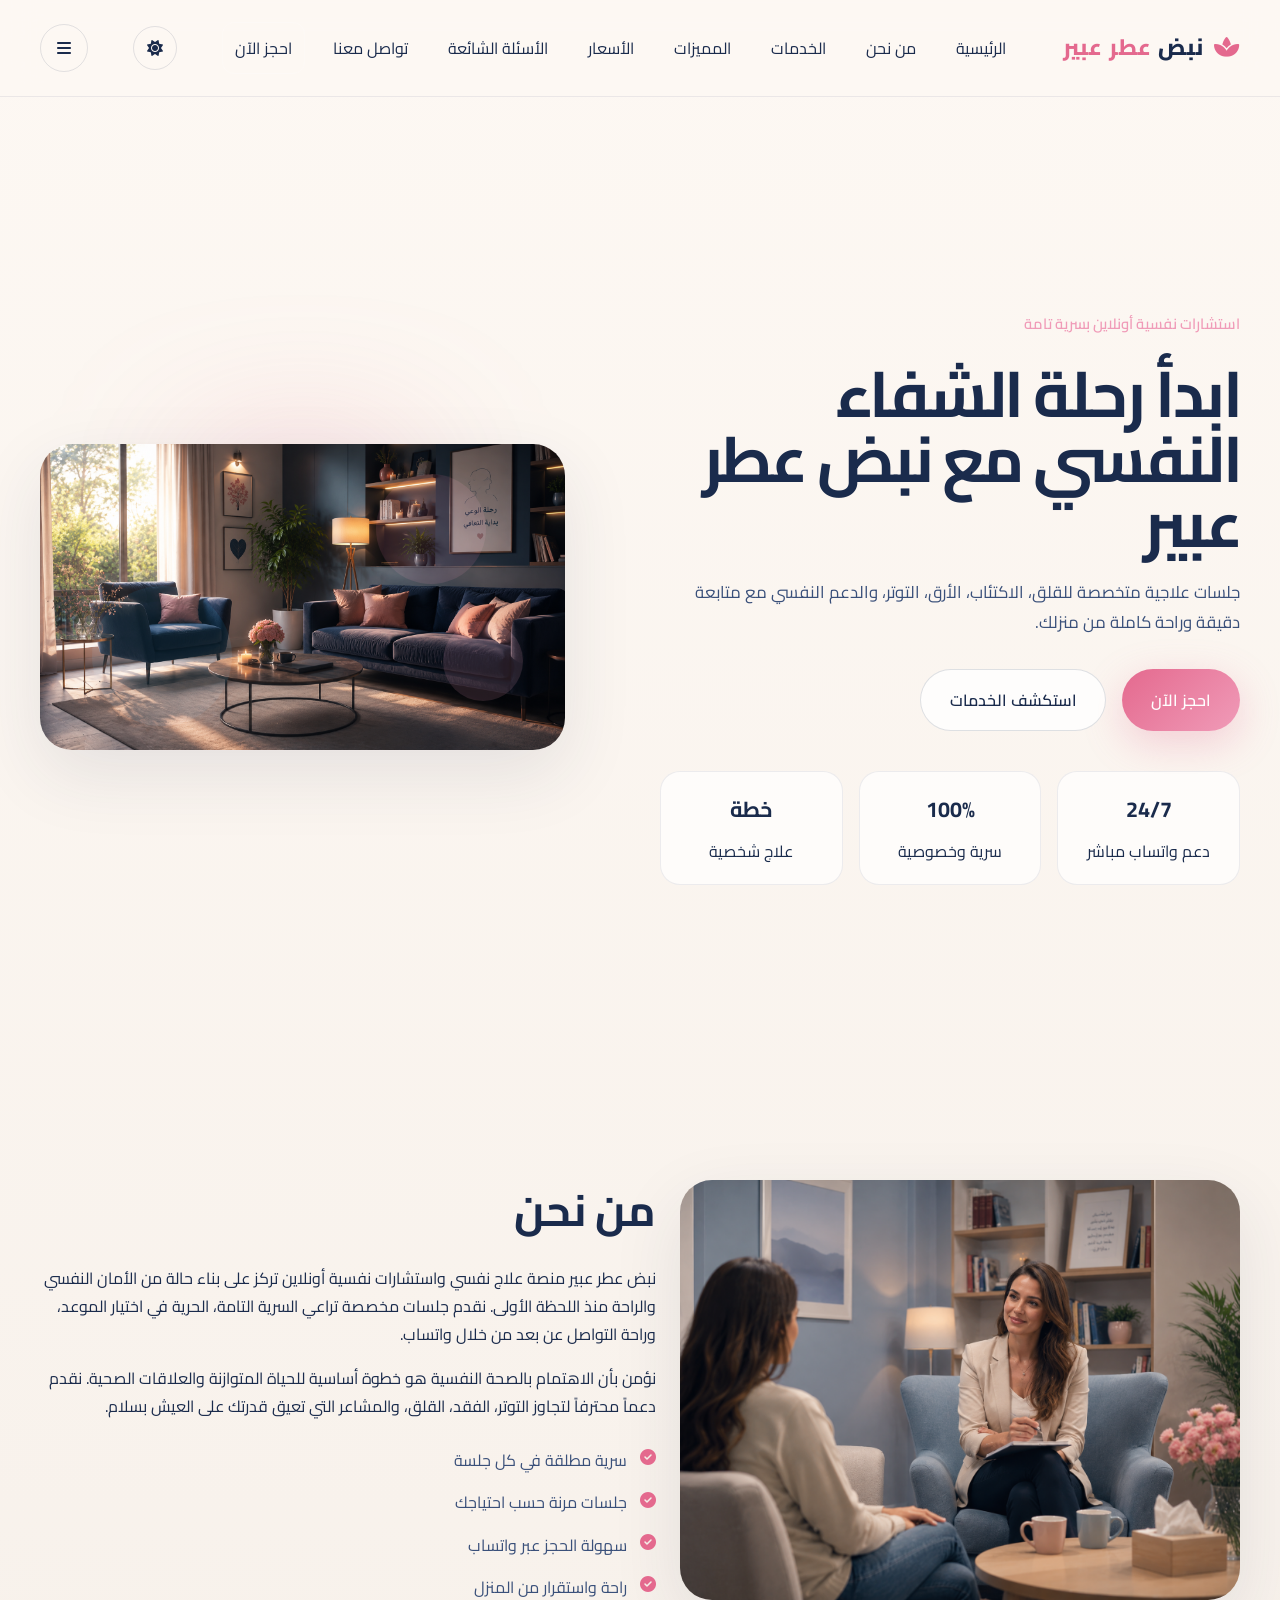
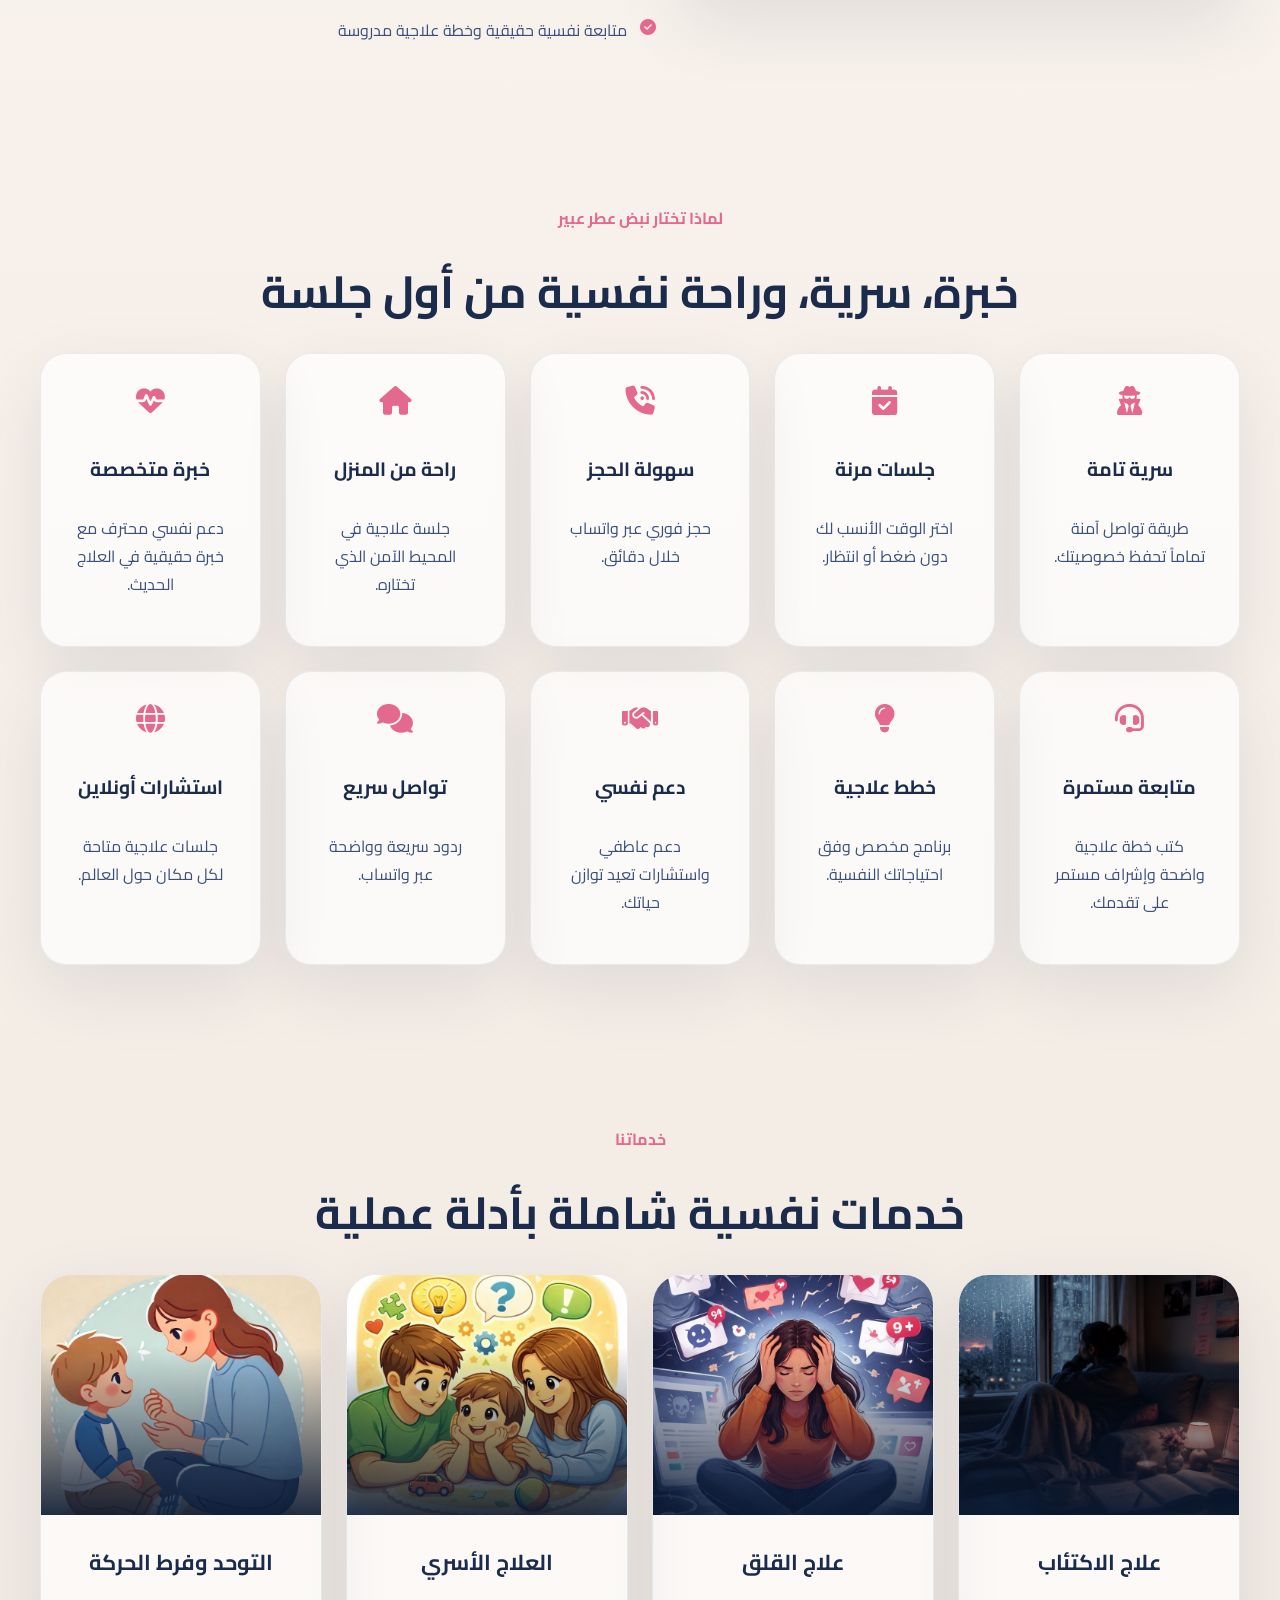
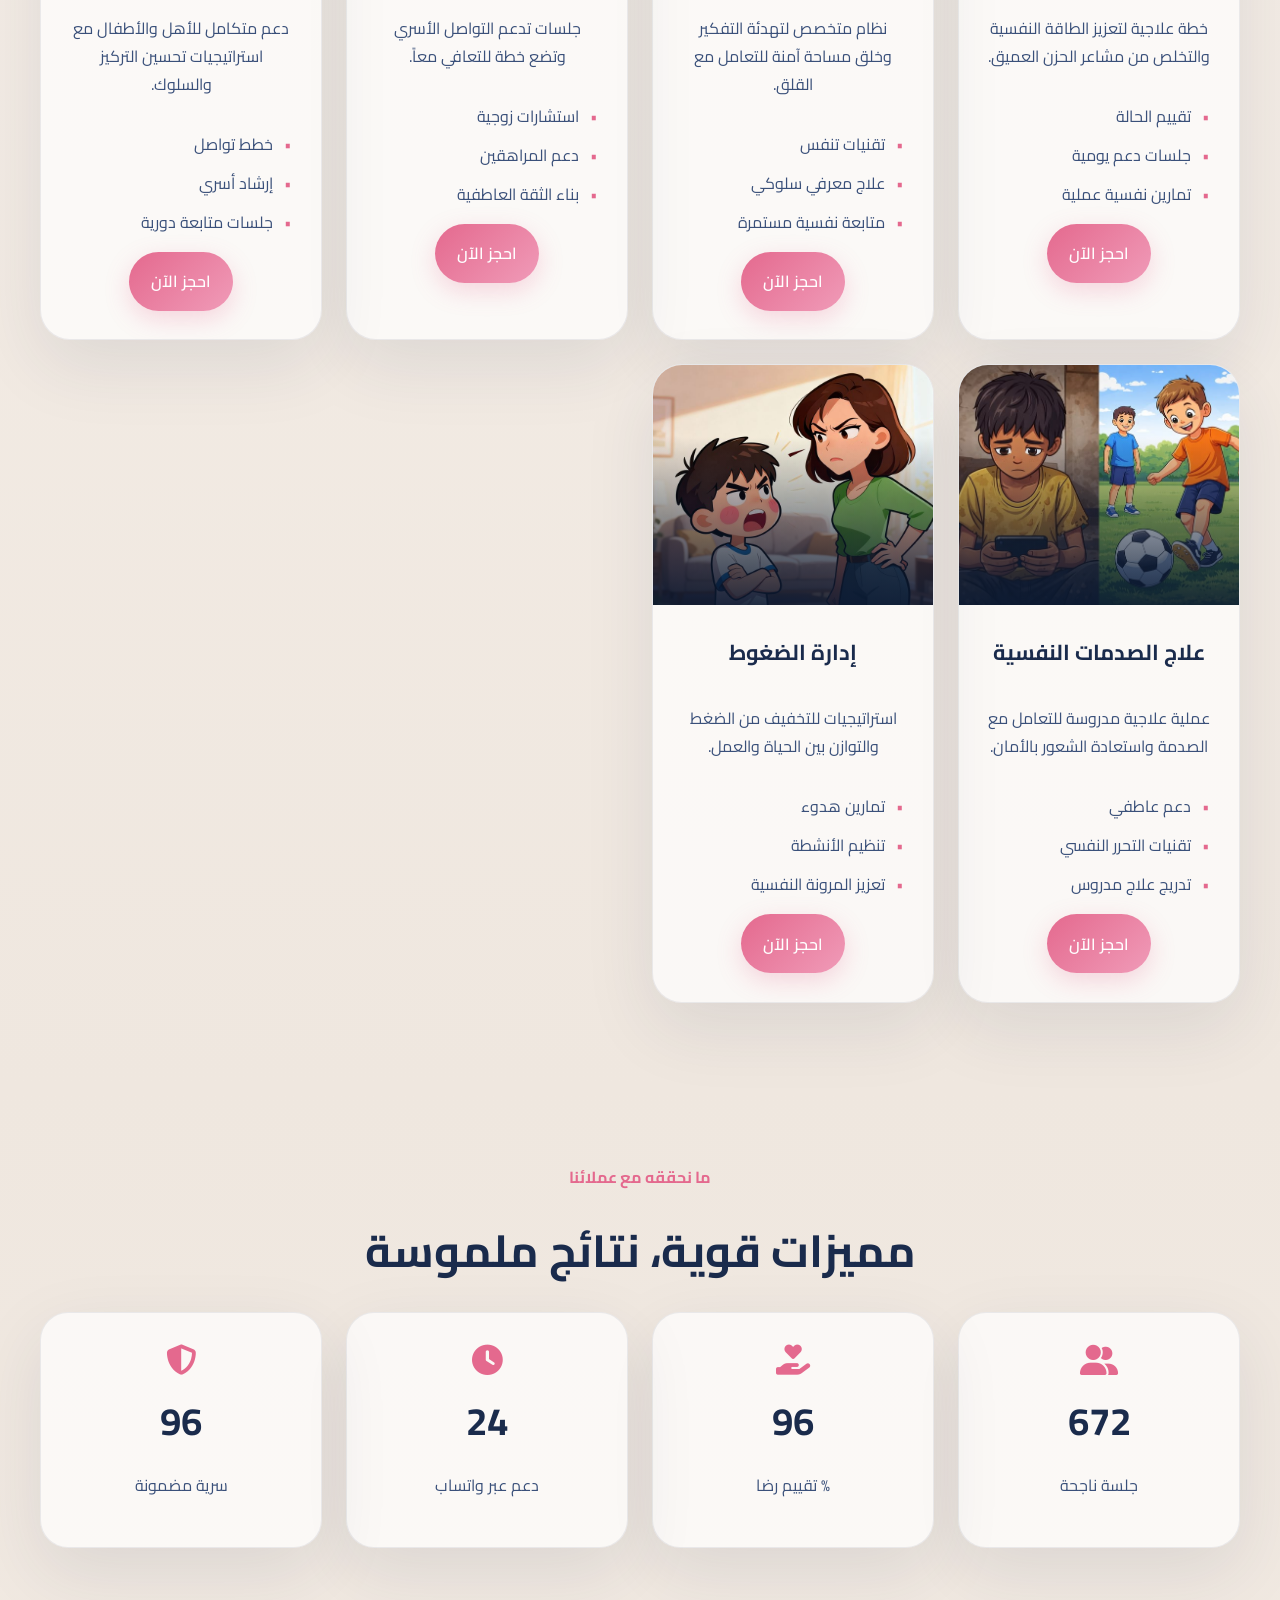
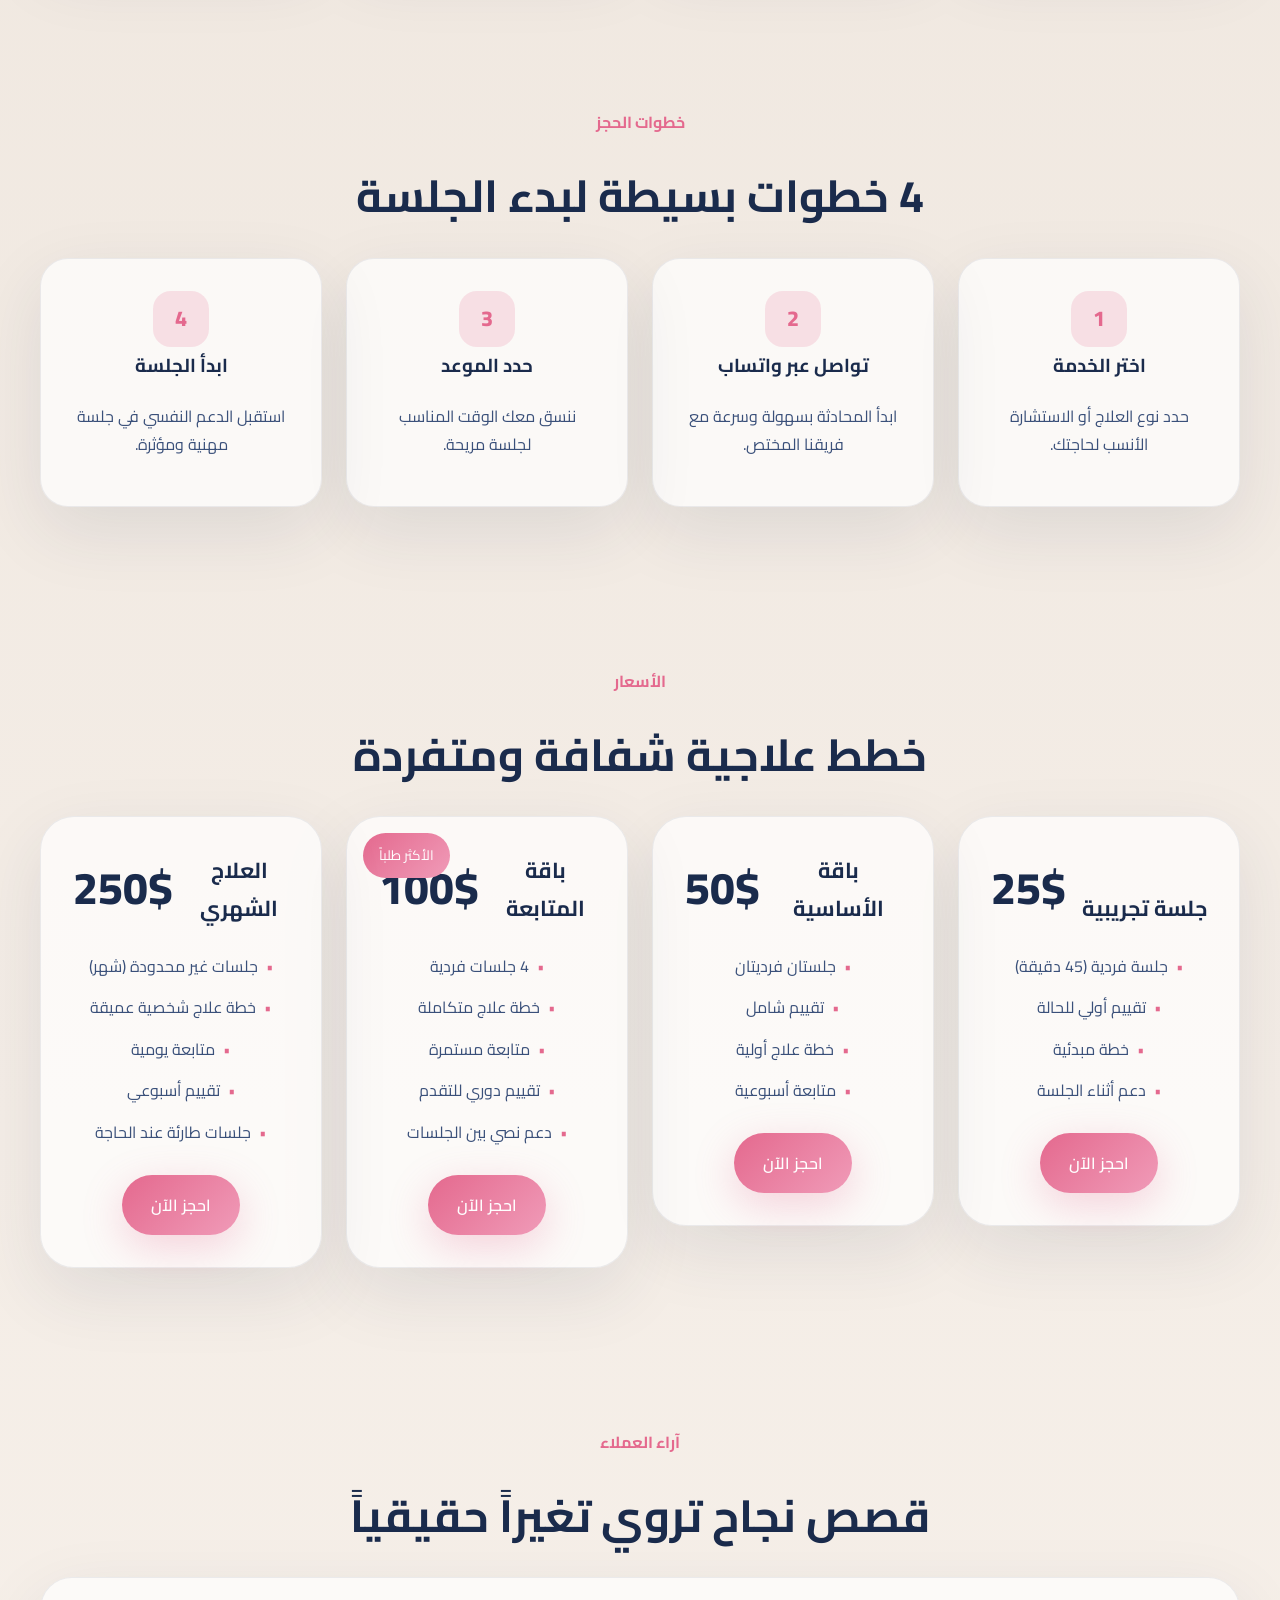
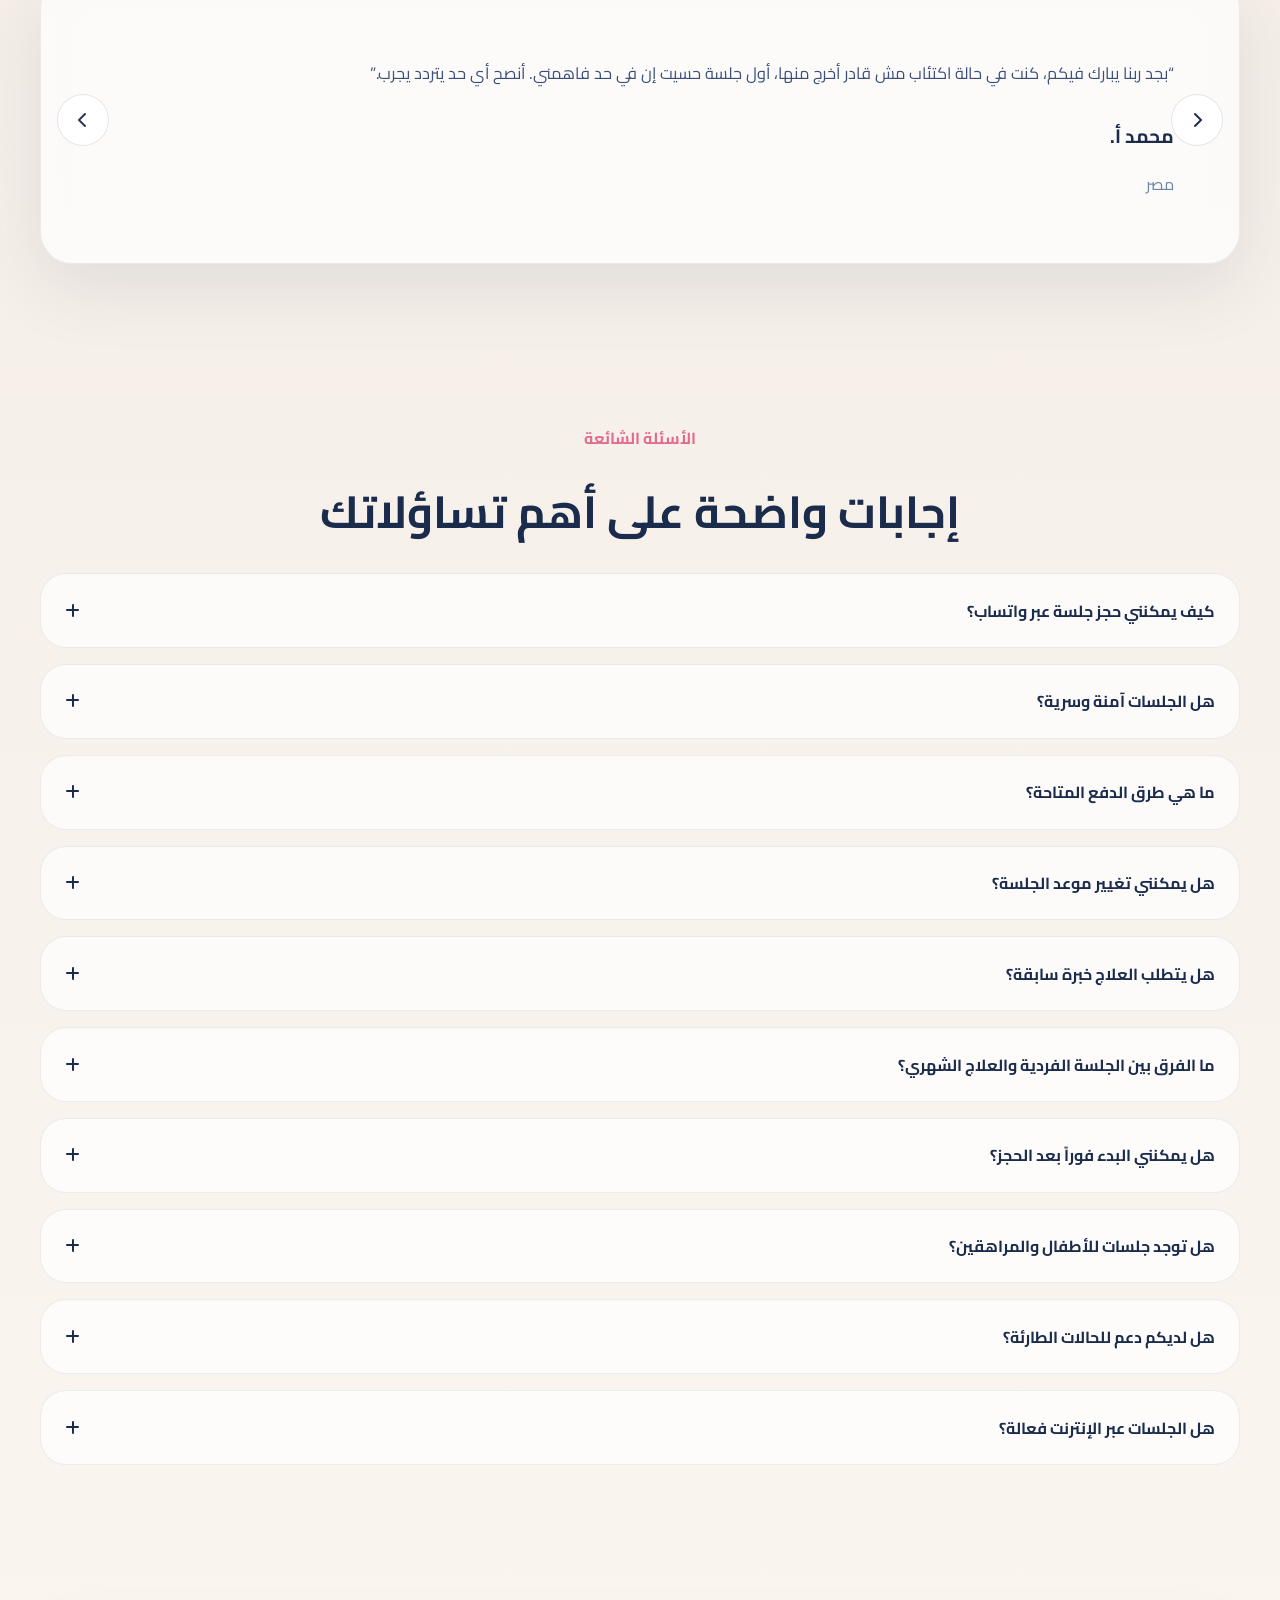
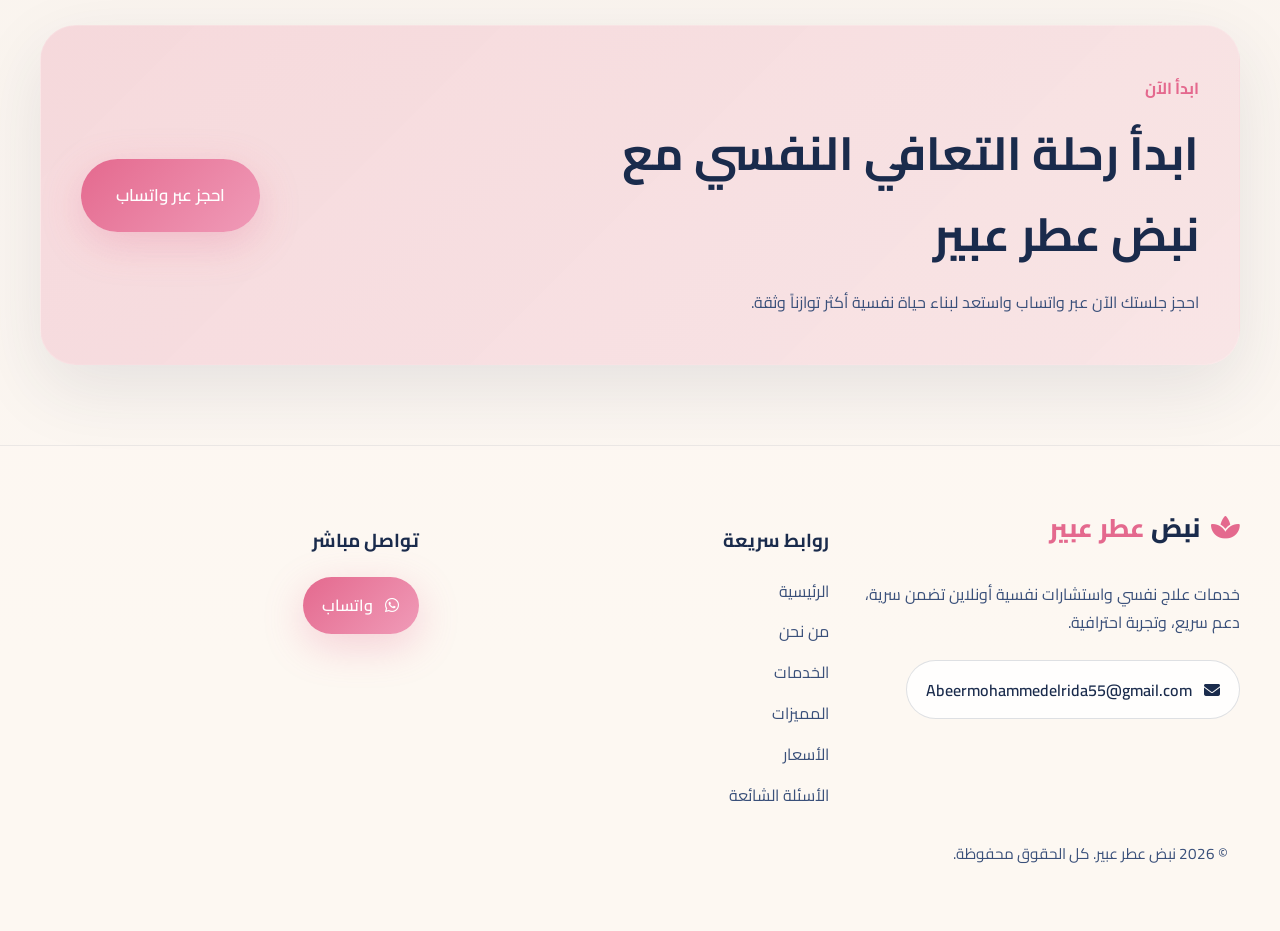
==== commit 31b499d0: "Update index.html" ====
--- a/index.html
+++ b/index.html
@@ -6,13 +6,13 @@
   <title>نبض عطر عبير | علاج نفسي واستشارات أونلاين</title>
   <meta name="description" content="نبض عطر عبير تقدم علاجاً نفسياً واستشارات أونلاين بسرية تامة وراحة تامة. احجز الآن عبر واتساب وابدأ رحلة الشفاء النفسي من منزلك.">
   <meta name="keywords" content="علاج نفسي, استشارات نفسية, جلسات أونلاين, صحة نفسية, علاج الاكتئاب, علاج القلق, واتساب, نبض عطر عبير">
-  <link rel="canonical" href="https://username.github.io/repository-name/">
+  <link rel="canonical" href="https://elabeer.github.io/nbd-atr-abeer/">
   <meta name="robots" content="index, follow">
   <meta property="og:type" content="website">
   <meta property="og:title" content="نبض عطر عبير | علاج نفسي واستشارات نفسية أونلاين">
   <meta property="og:description" content="احجز الآن جلسة علاج نفسي أو استشارة نفسية أونلاين عبر واتساب مع نبض عطر عبير. سرية، محترفة، وراحة من المنزل.">
   <meta property="og:image" content="assets/images/hero.png">
-  <meta property="og:url" content="https://username.github.io/repository-name/">
+  <meta property="og:url" content="https://elabeer.github.io/nbd-atr-abeer/">
   <meta property="og:site_name" content="نبض عطر عبير">
   <meta name="twitter:card" content="summary_large_image">
   <meta name="twitter:title" content="نبض عطر عبير | علاج نفسي واستشارات نفسية أونلاين">
@@ -30,7 +30,7 @@
     "@type": "MedicalBusiness",
     "name": "نبض عطر عبير",
     "description": "خدمات علاج نفسي واستشارات نفسية أونلاين عبر واتساب.",
-    "url": "https://username.github.io/repository-name/",
+    "url": "https://elabeer.github.io/nbd-atr-abeer/",
     "telephone": "+249903446089",
     "email": "Abeermohammedelrida55@gmail.com",
     "address": {
@@ -547,4 +547,4 @@
 
   <script src="assets/js/app.js" defer></script>
 </body>
-</html>+</html>
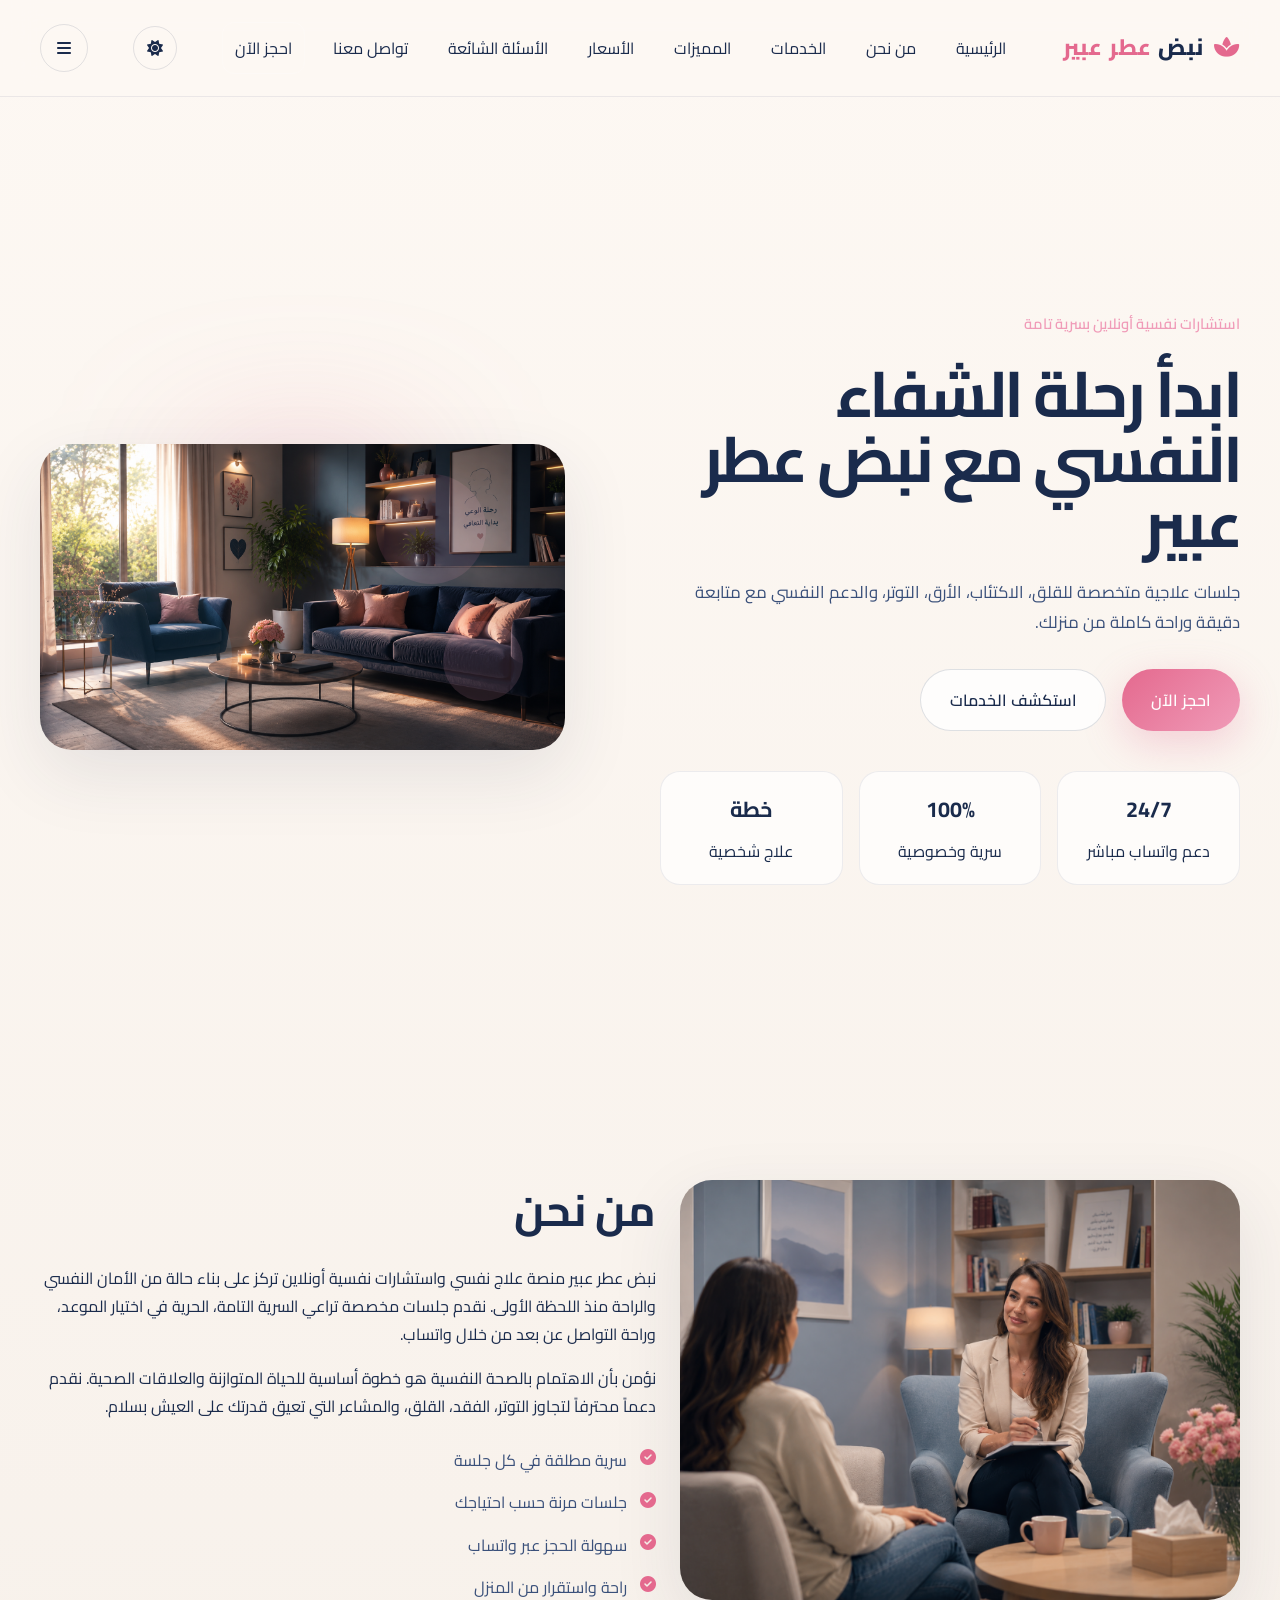
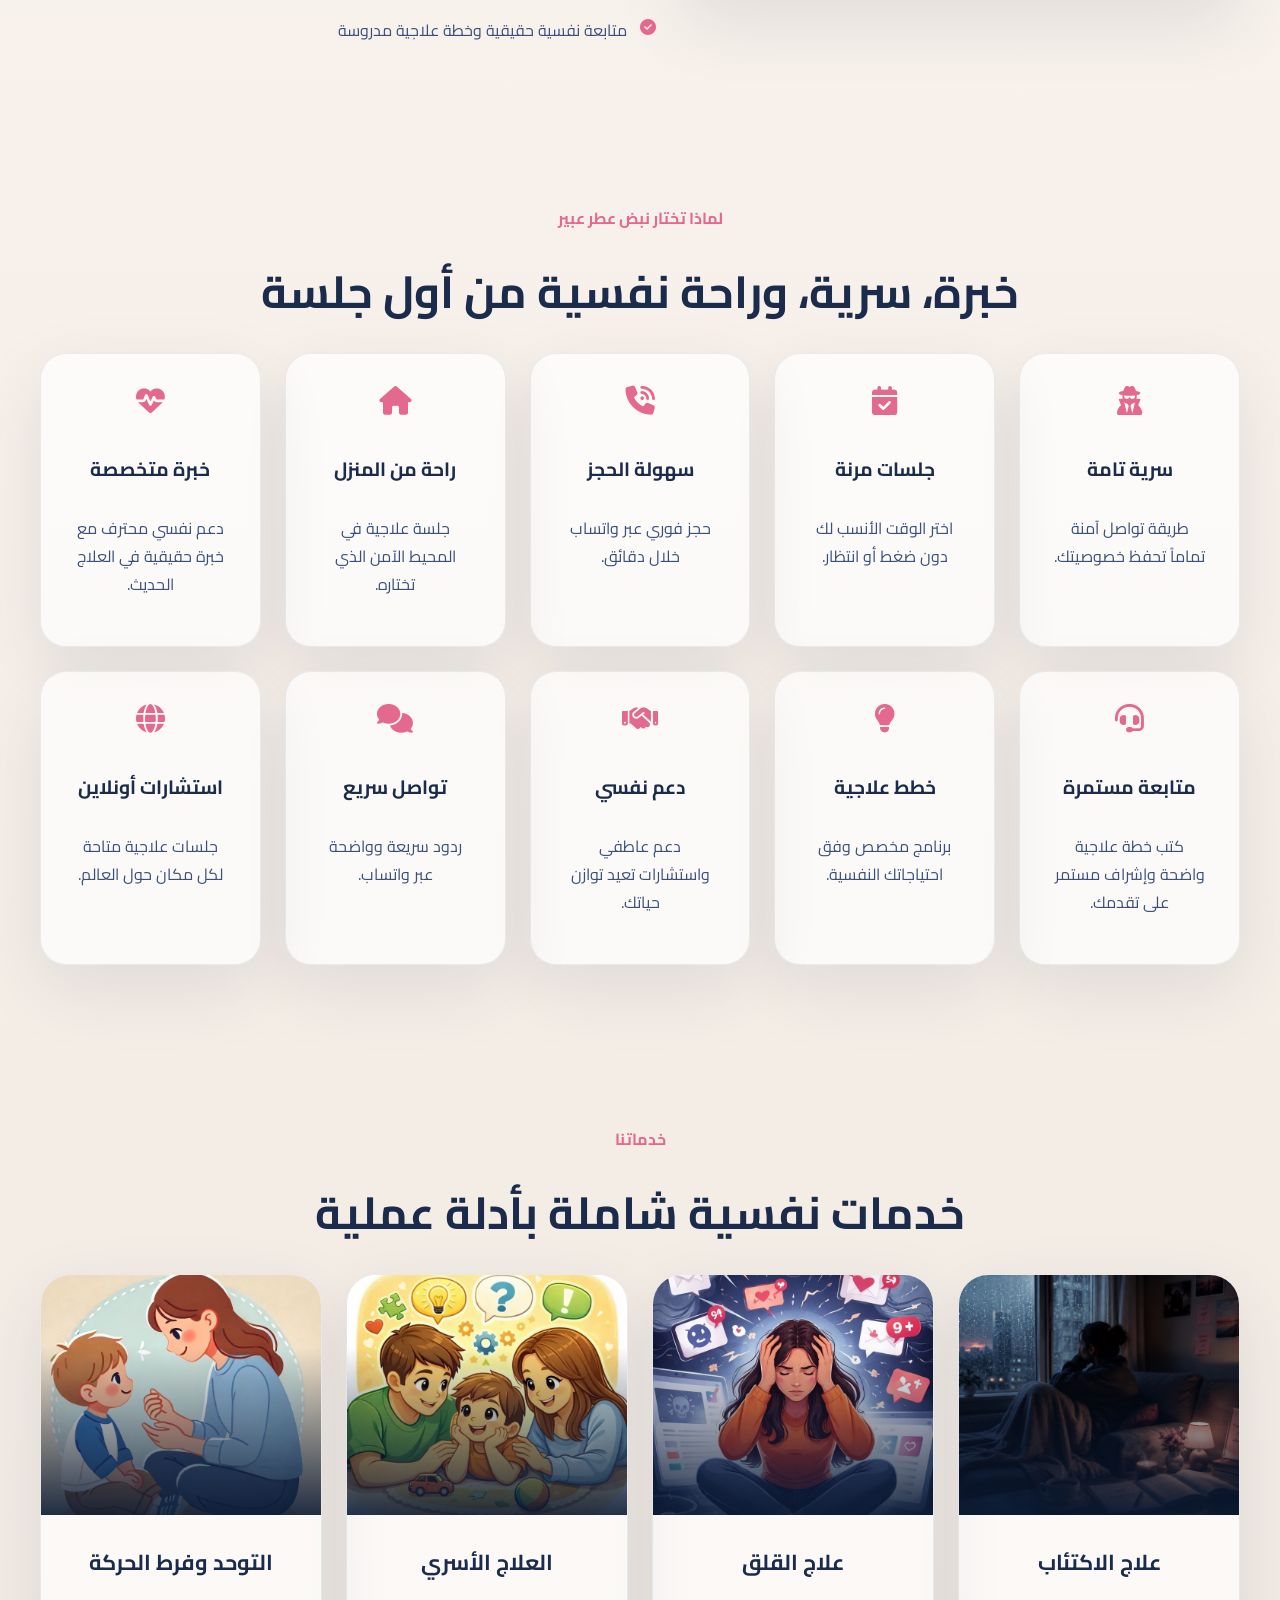
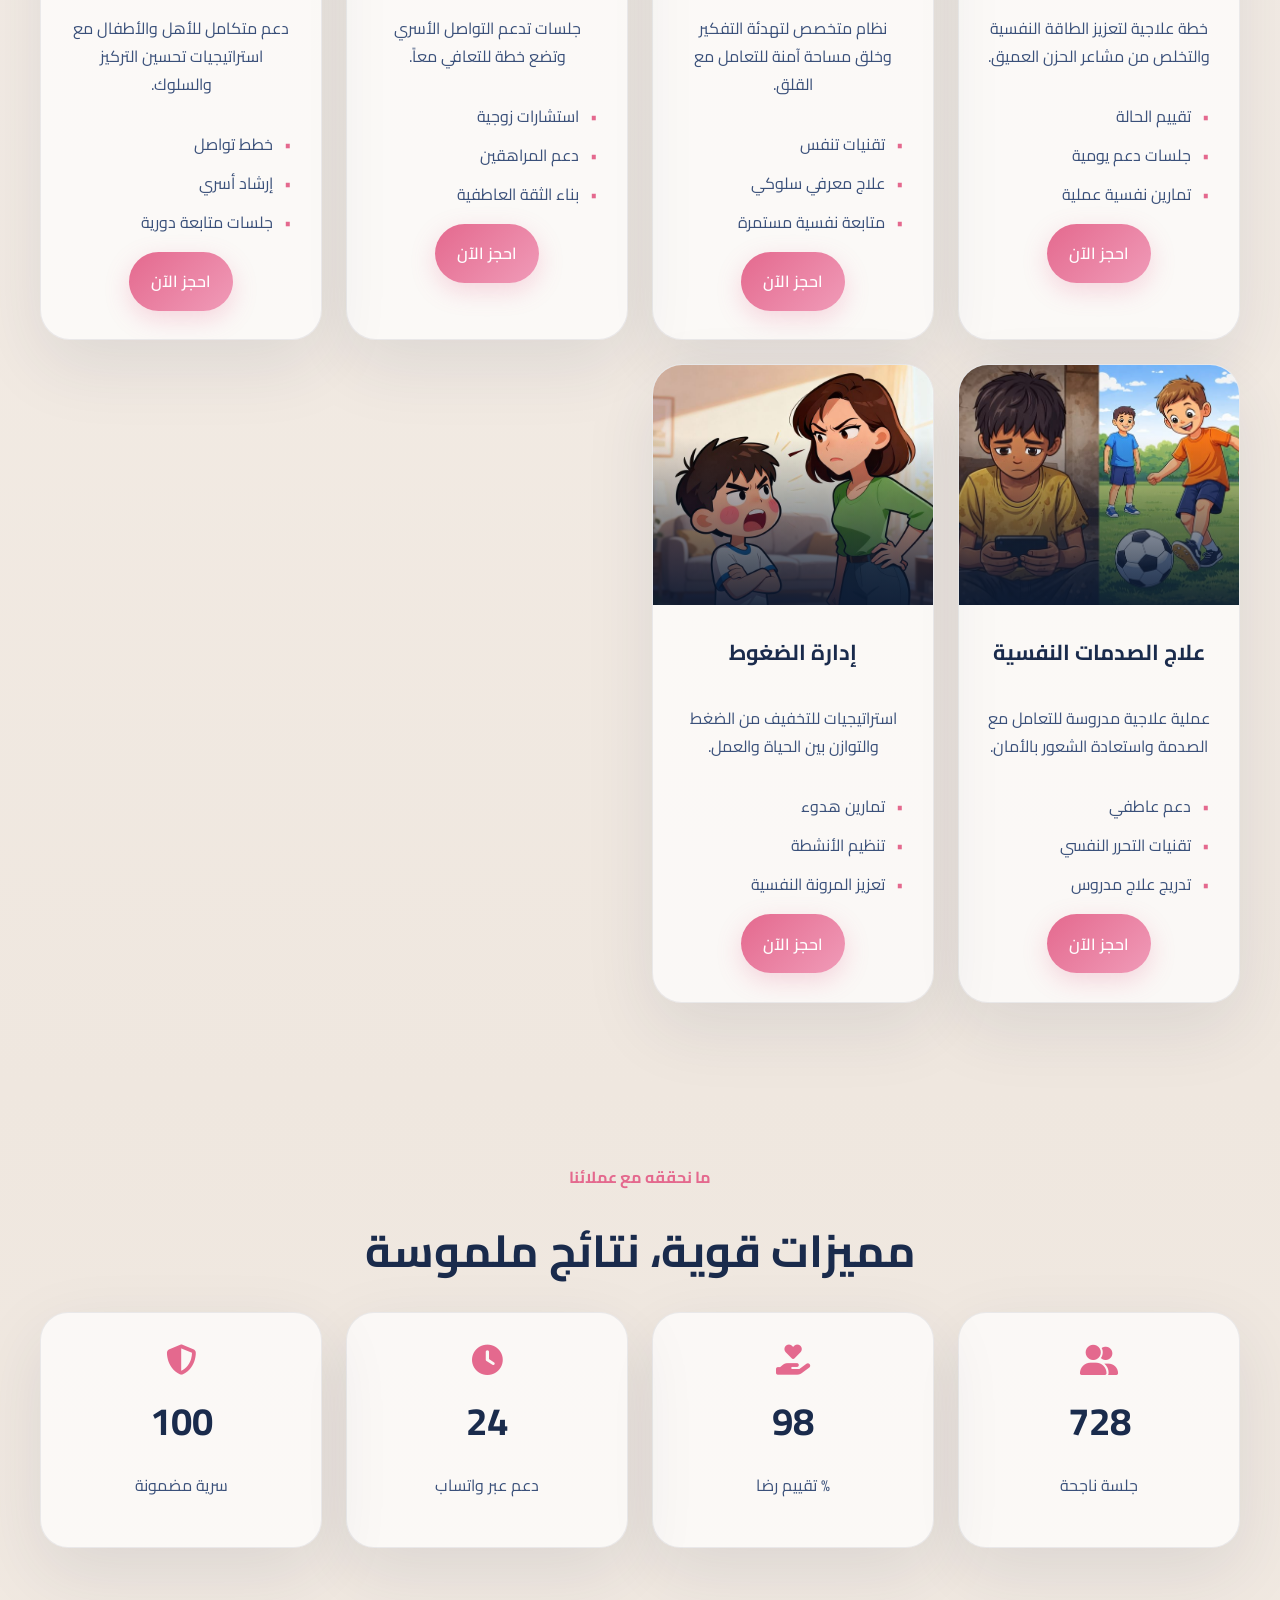
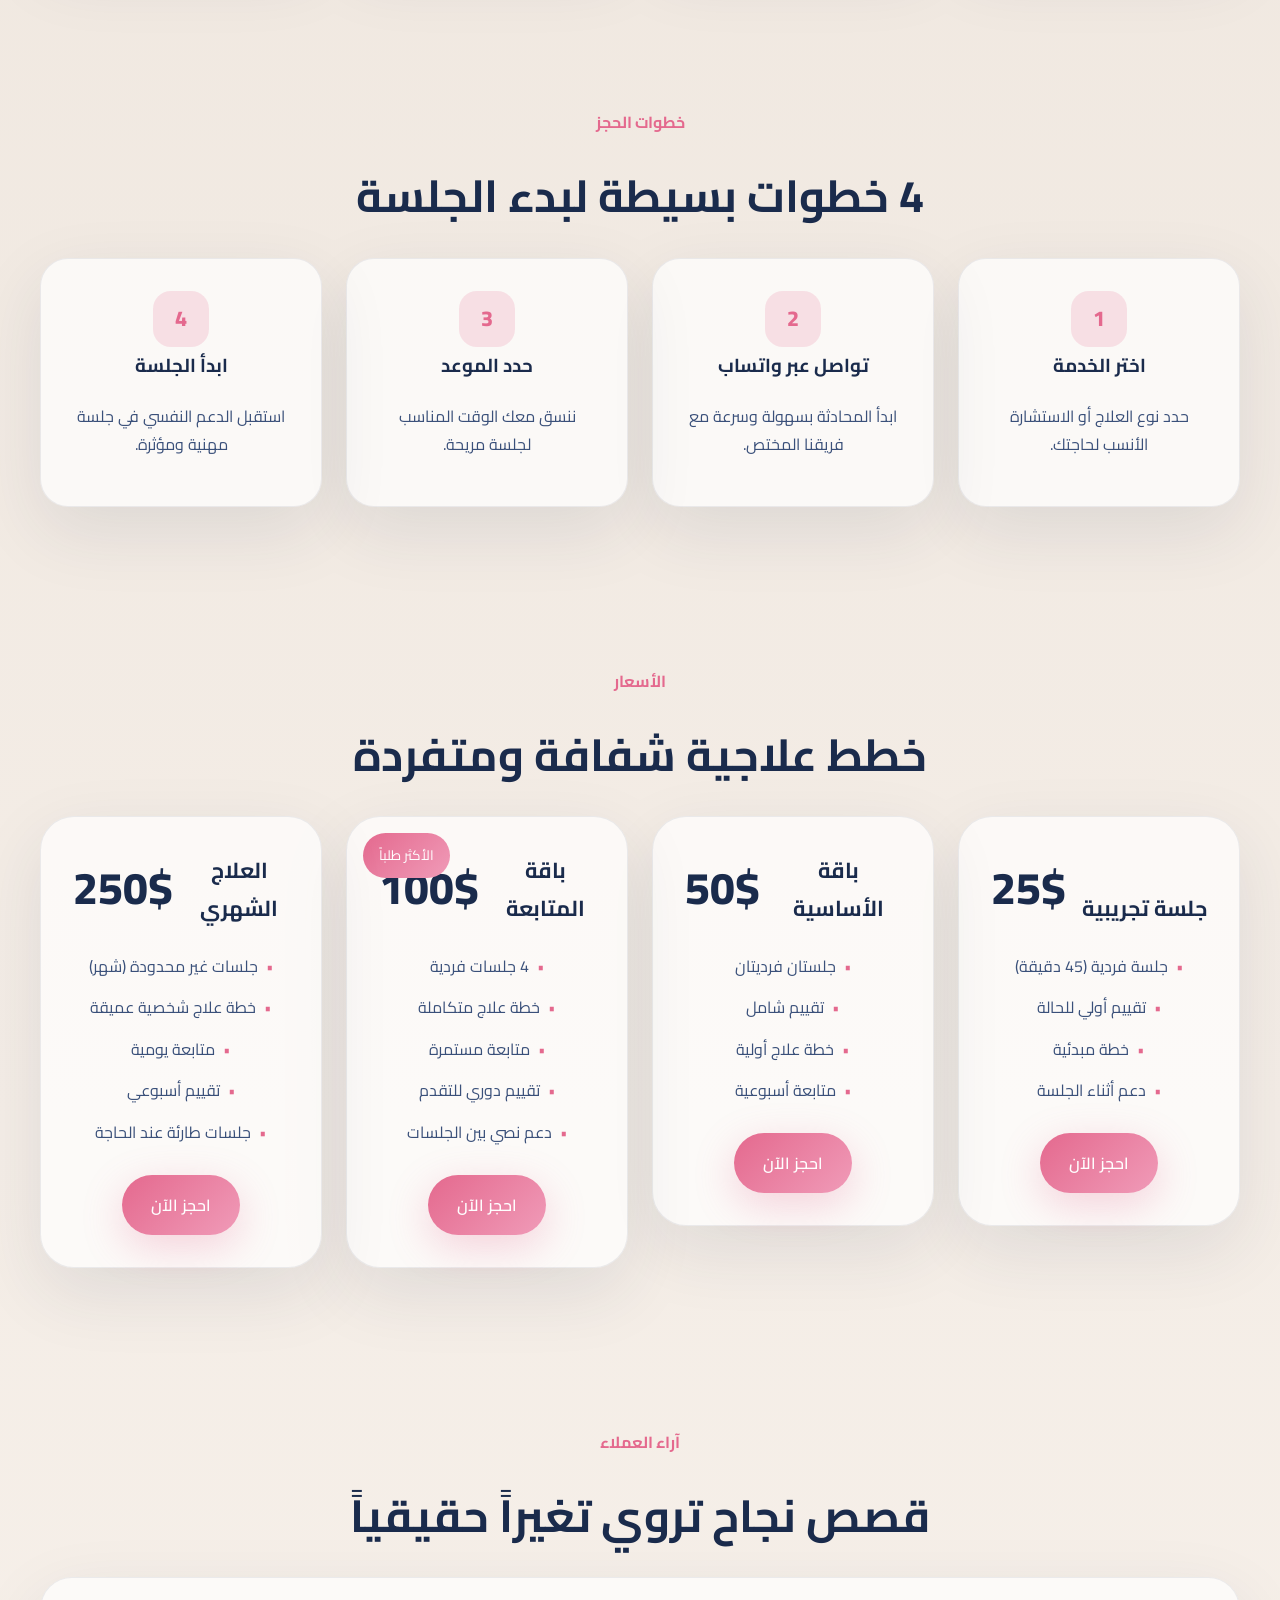
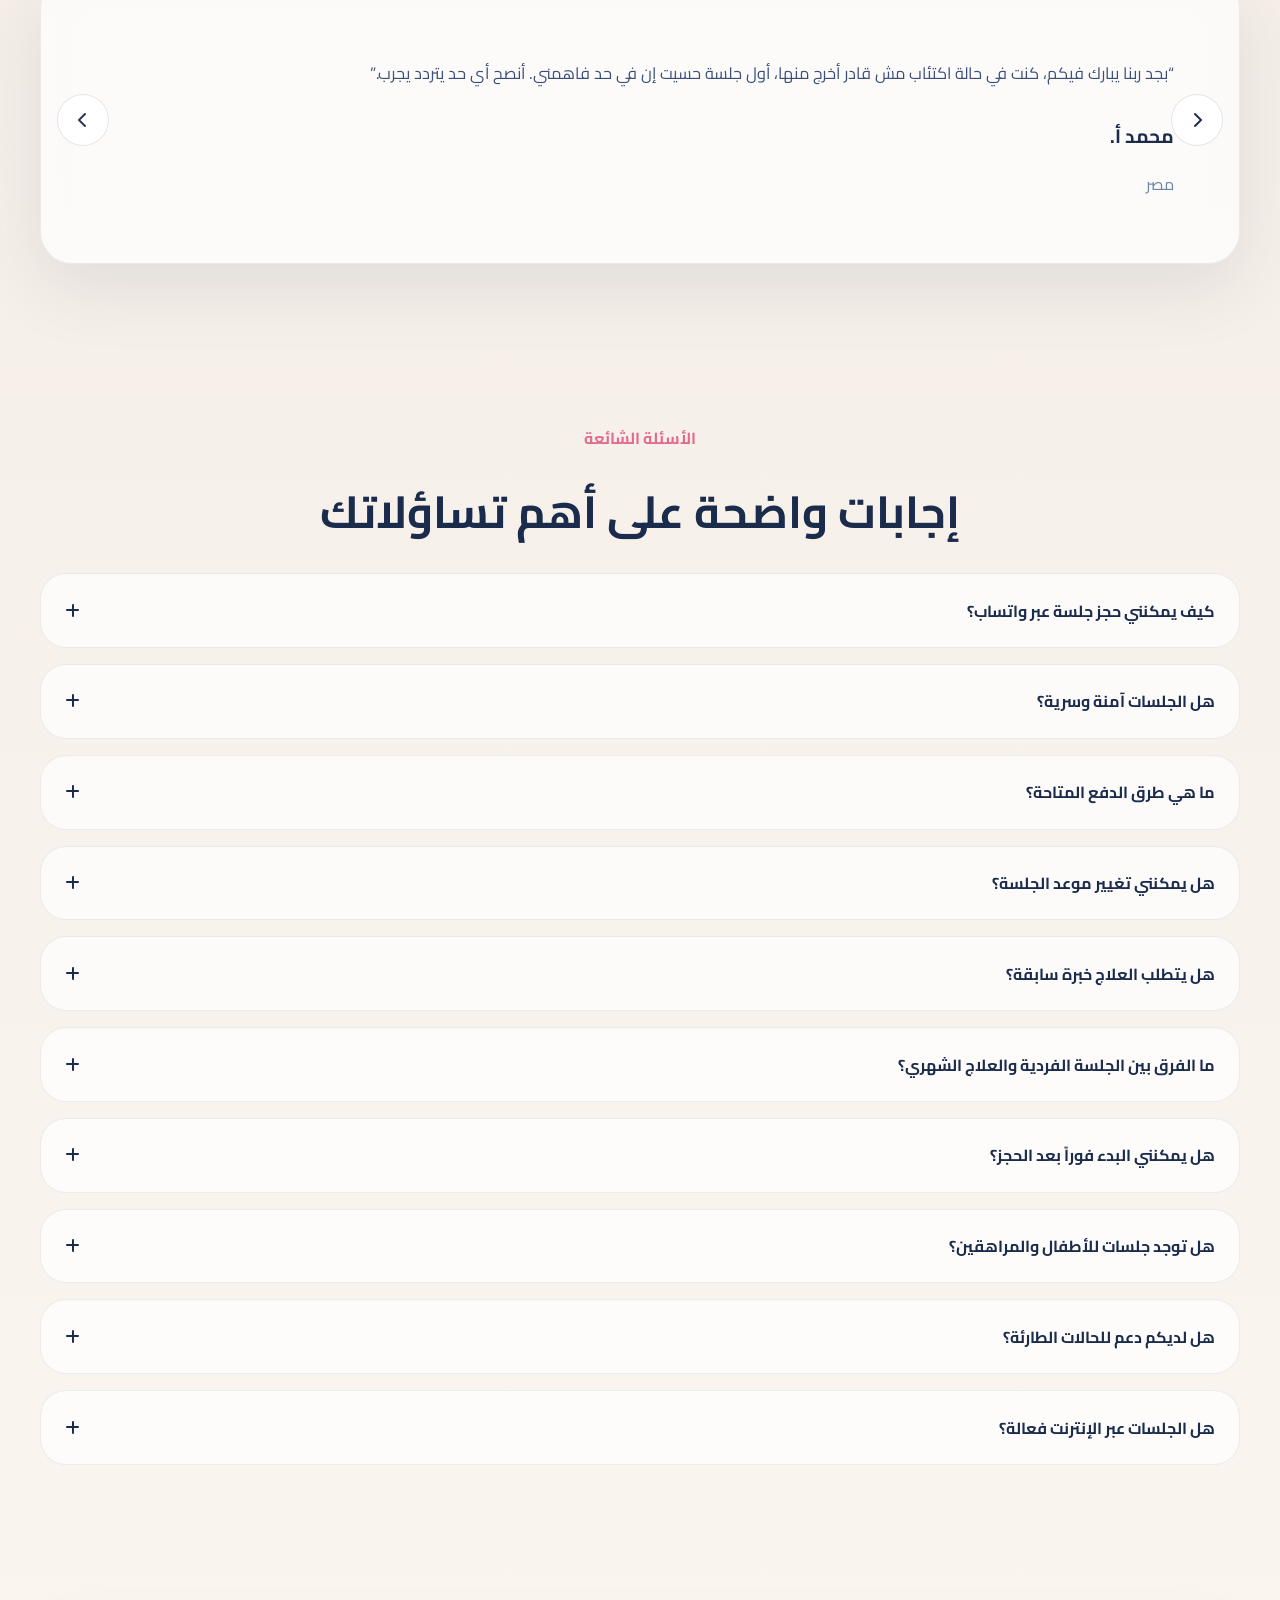
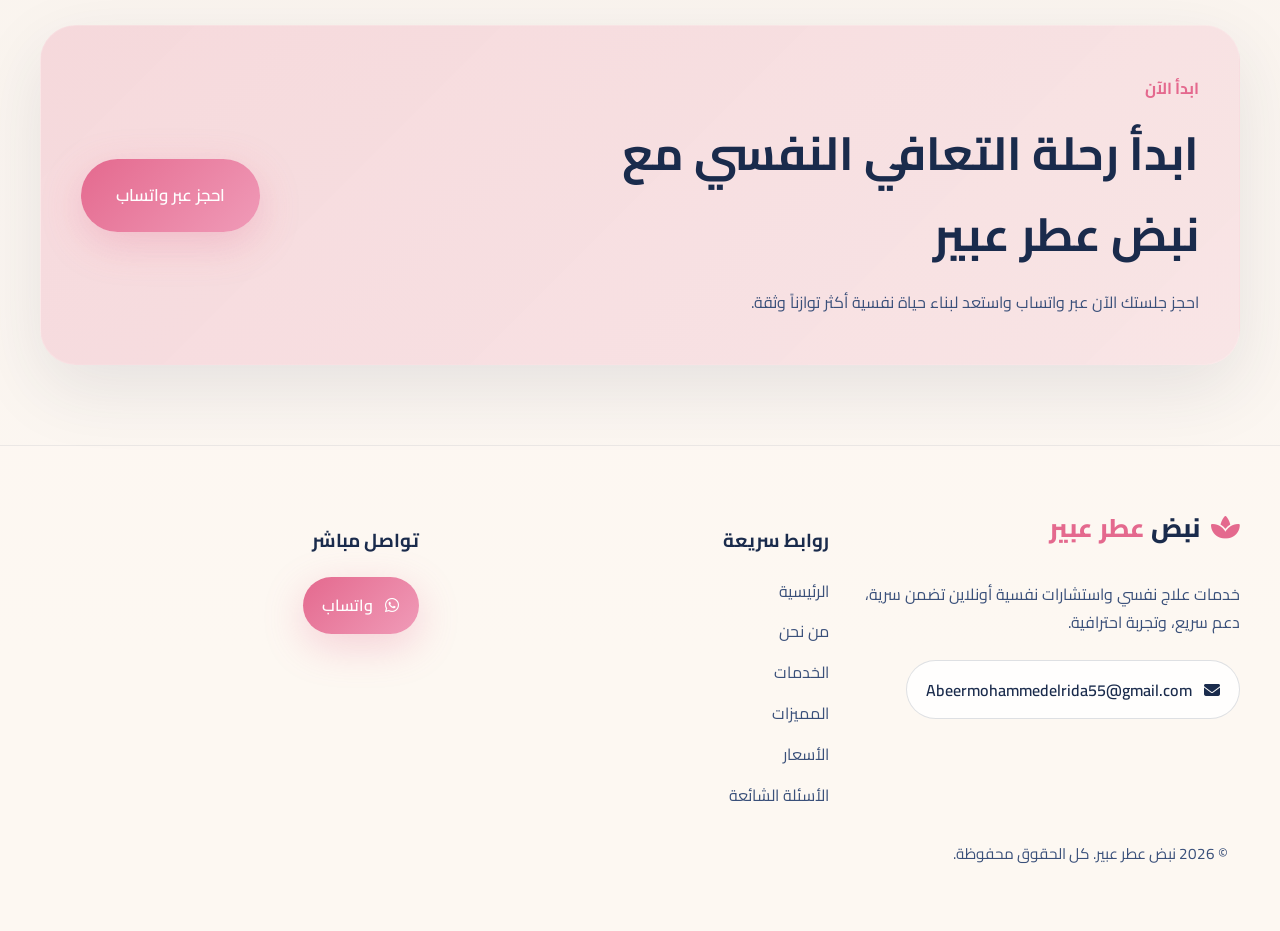
==== commit 58d5bde4: "Update index.html" ====
--- a/index.html
+++ b/index.html
@@ -3,6 +3,7 @@
 <head>
   <meta charset="UTF-8">
   <meta name="viewport" content="width=device-width, initial-scale=1.0">
+  <meta name="google-site-verification" content="TlxNV9lcUNM_GjRjhDppzgoD1rc2tA_XCDx5u0GegAo" />
   <title>نبض عطر عبير | علاج نفسي واستشارات أونلاين</title>
   <meta name="description" content="نبض عطر عبير تقدم علاجاً نفسياً واستشارات أونلاين بسرية تامة وراحة تامة. احجز الآن عبر واتساب وابدأ رحلة الشفاء النفسي من منزلك.">
   <meta name="keywords" content="علاج نفسي, استشارات نفسية, جلسات أونلاين, صحة نفسية, علاج الاكتئاب, علاج القلق, واتساب, نبض عطر عبير">
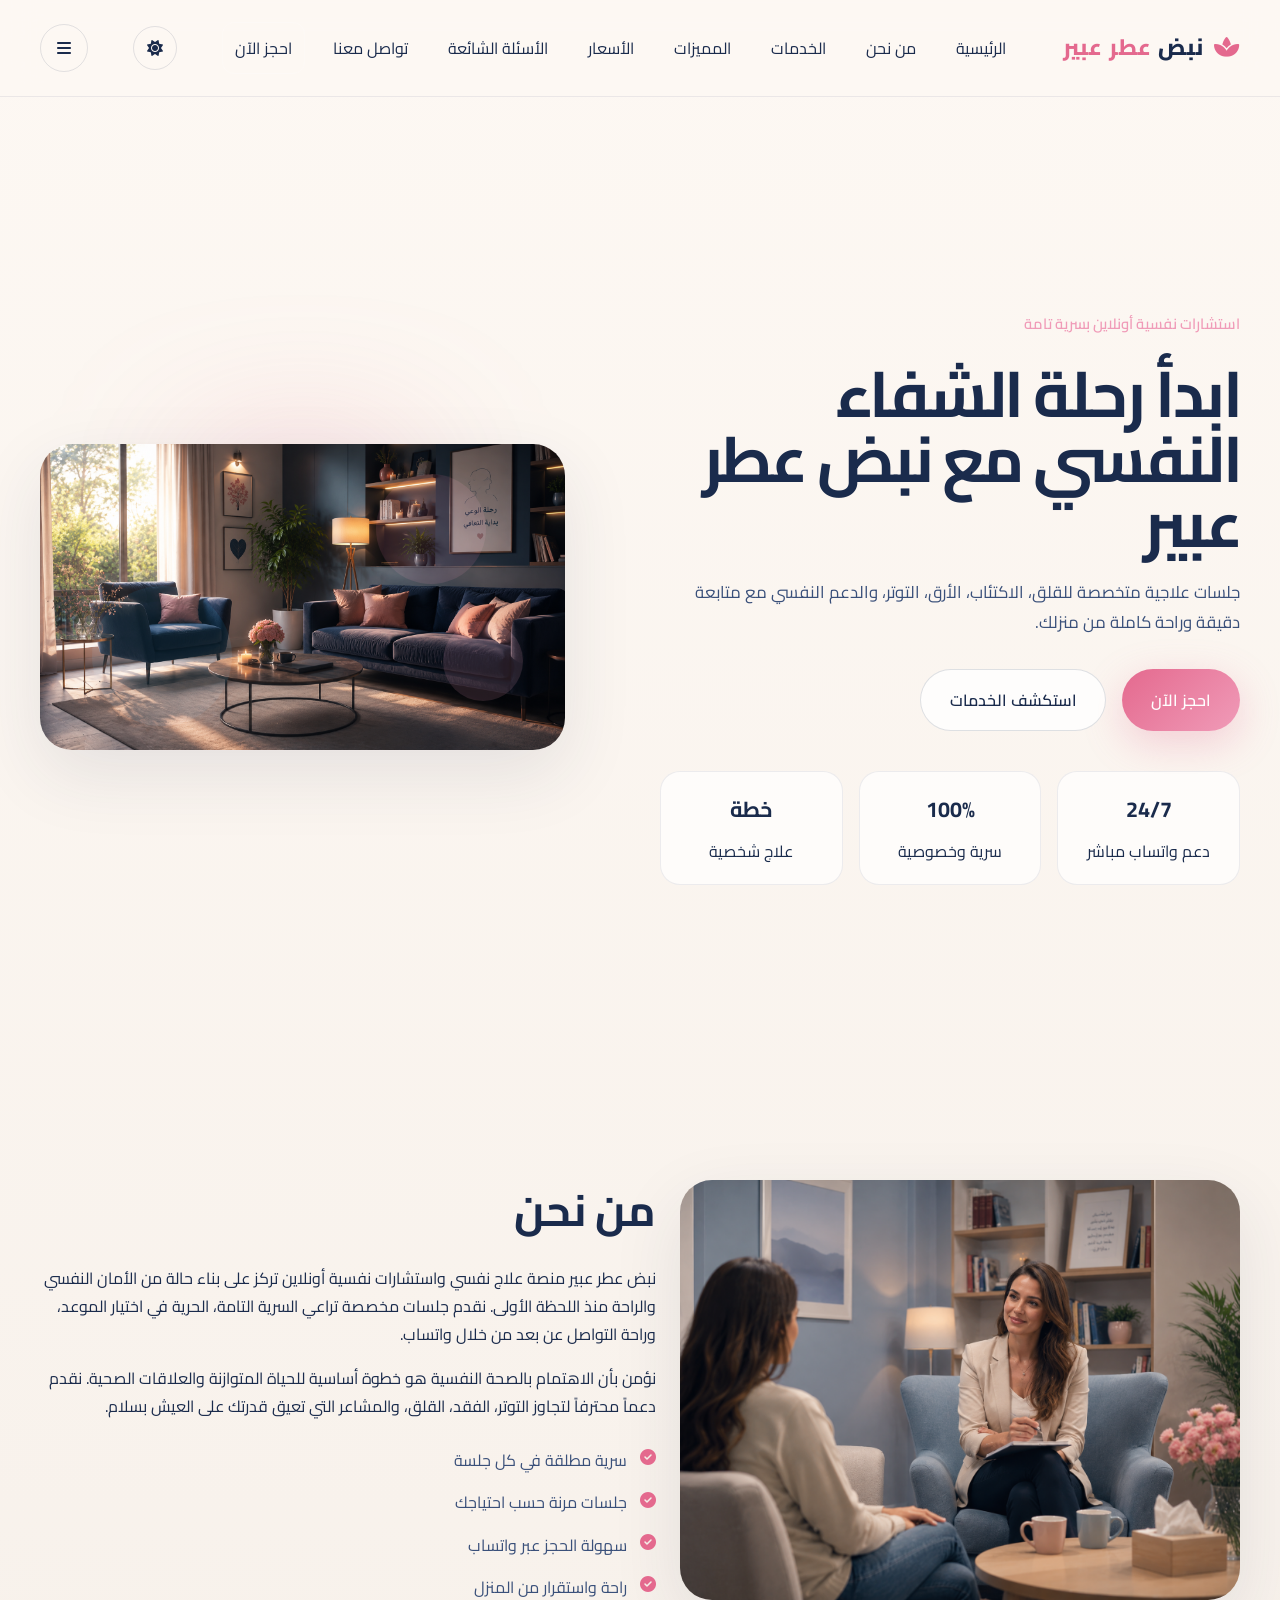
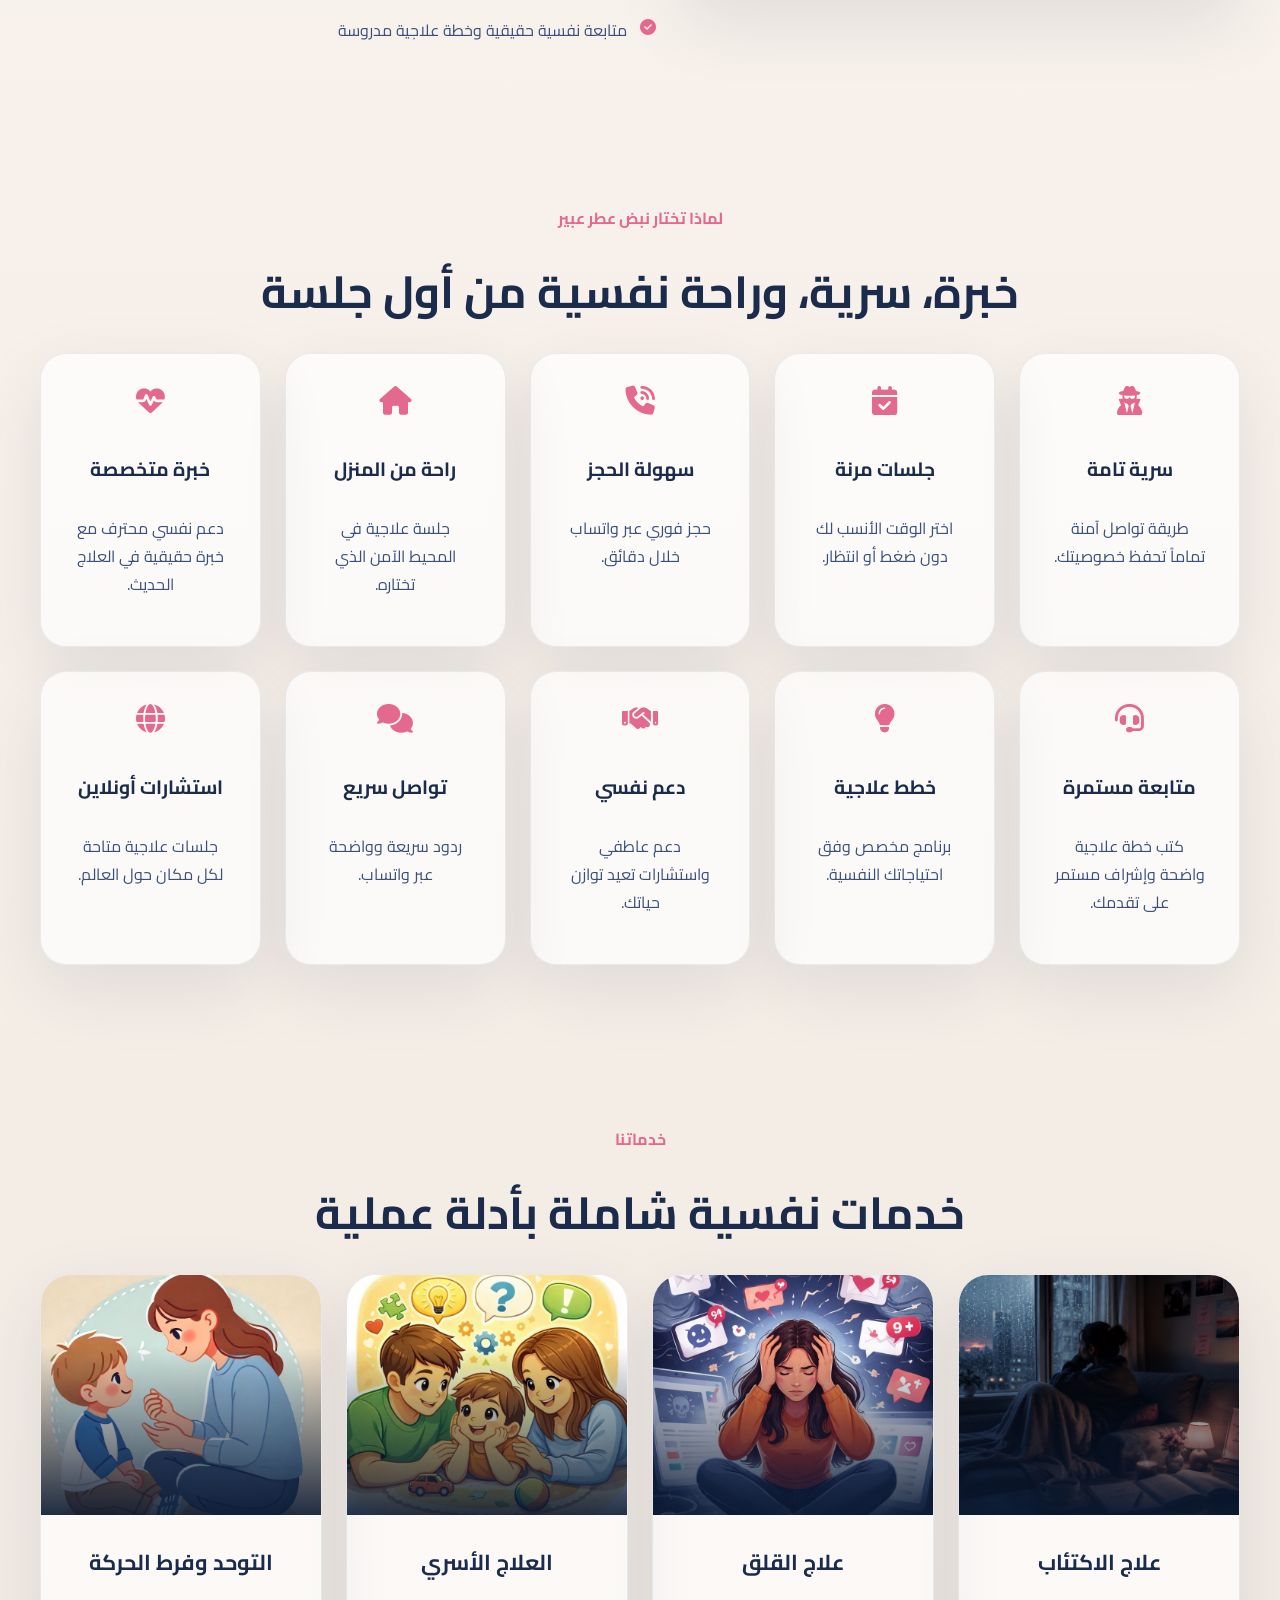
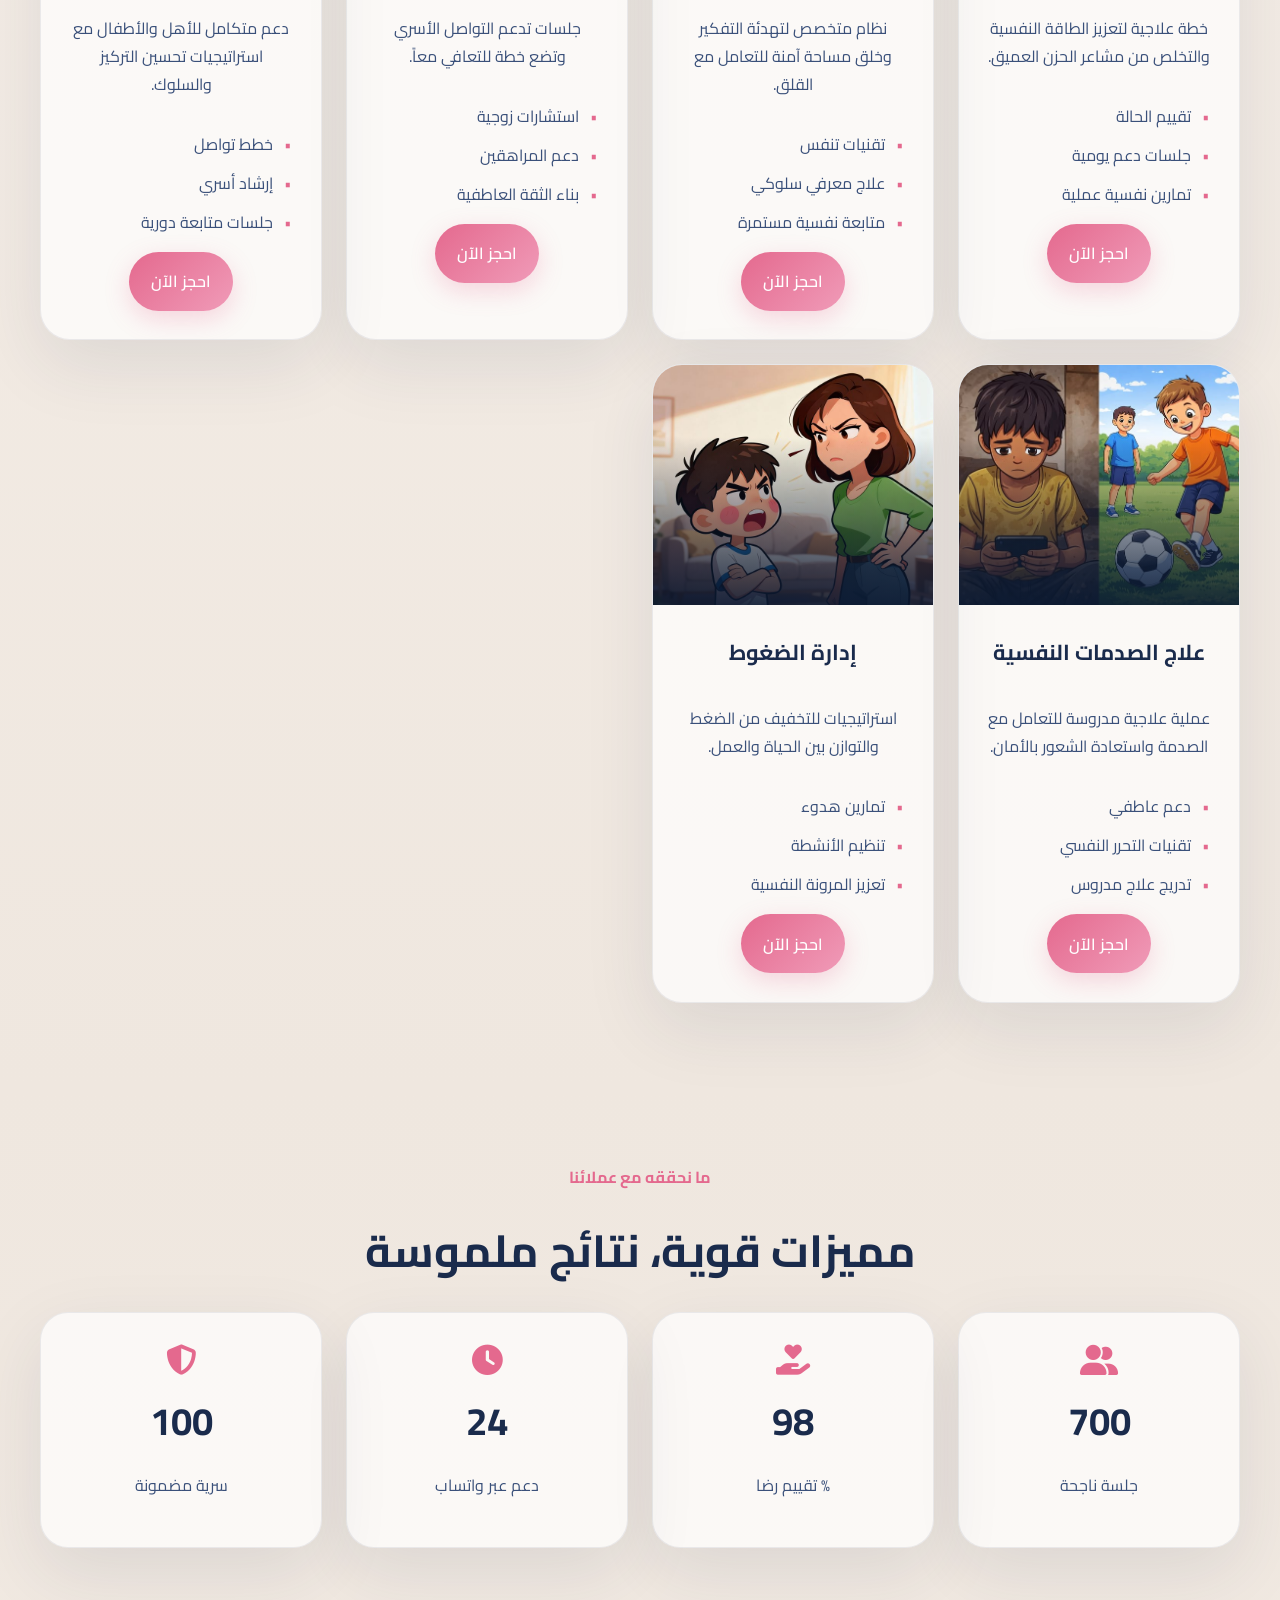
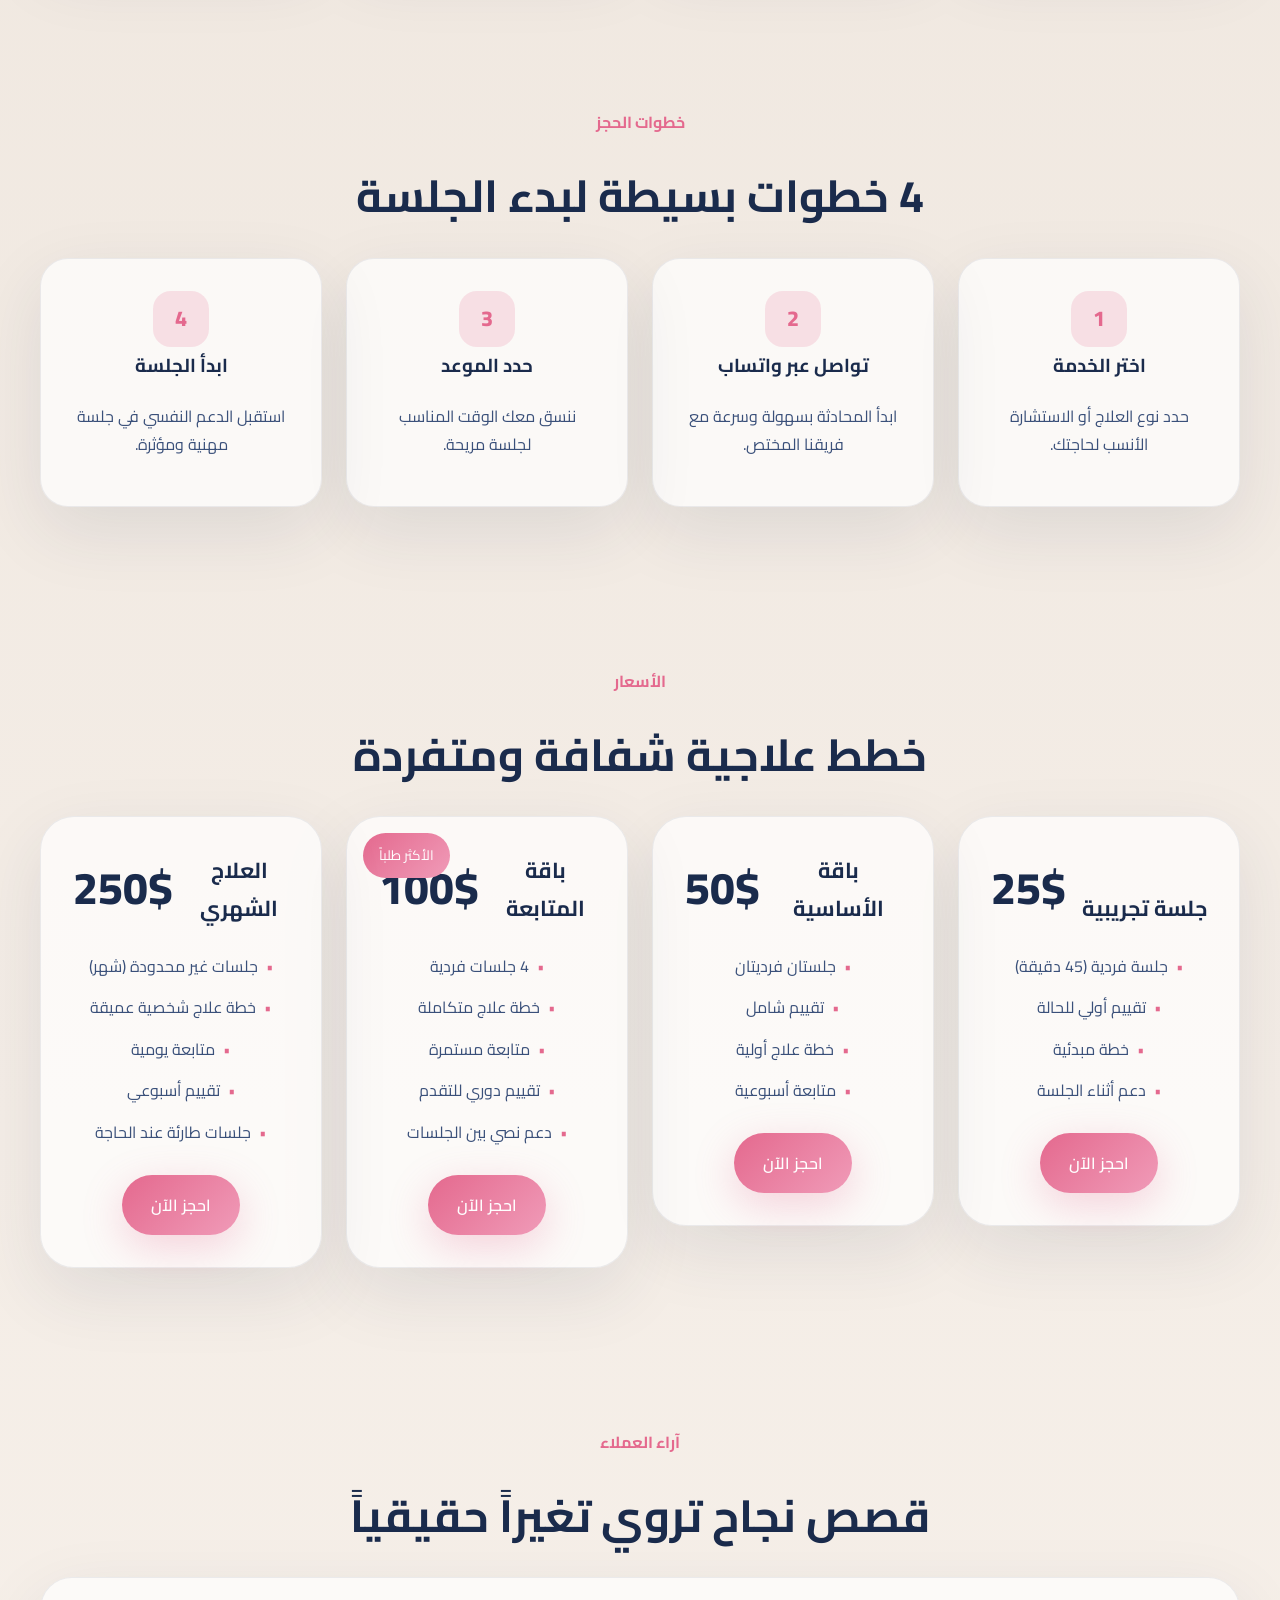
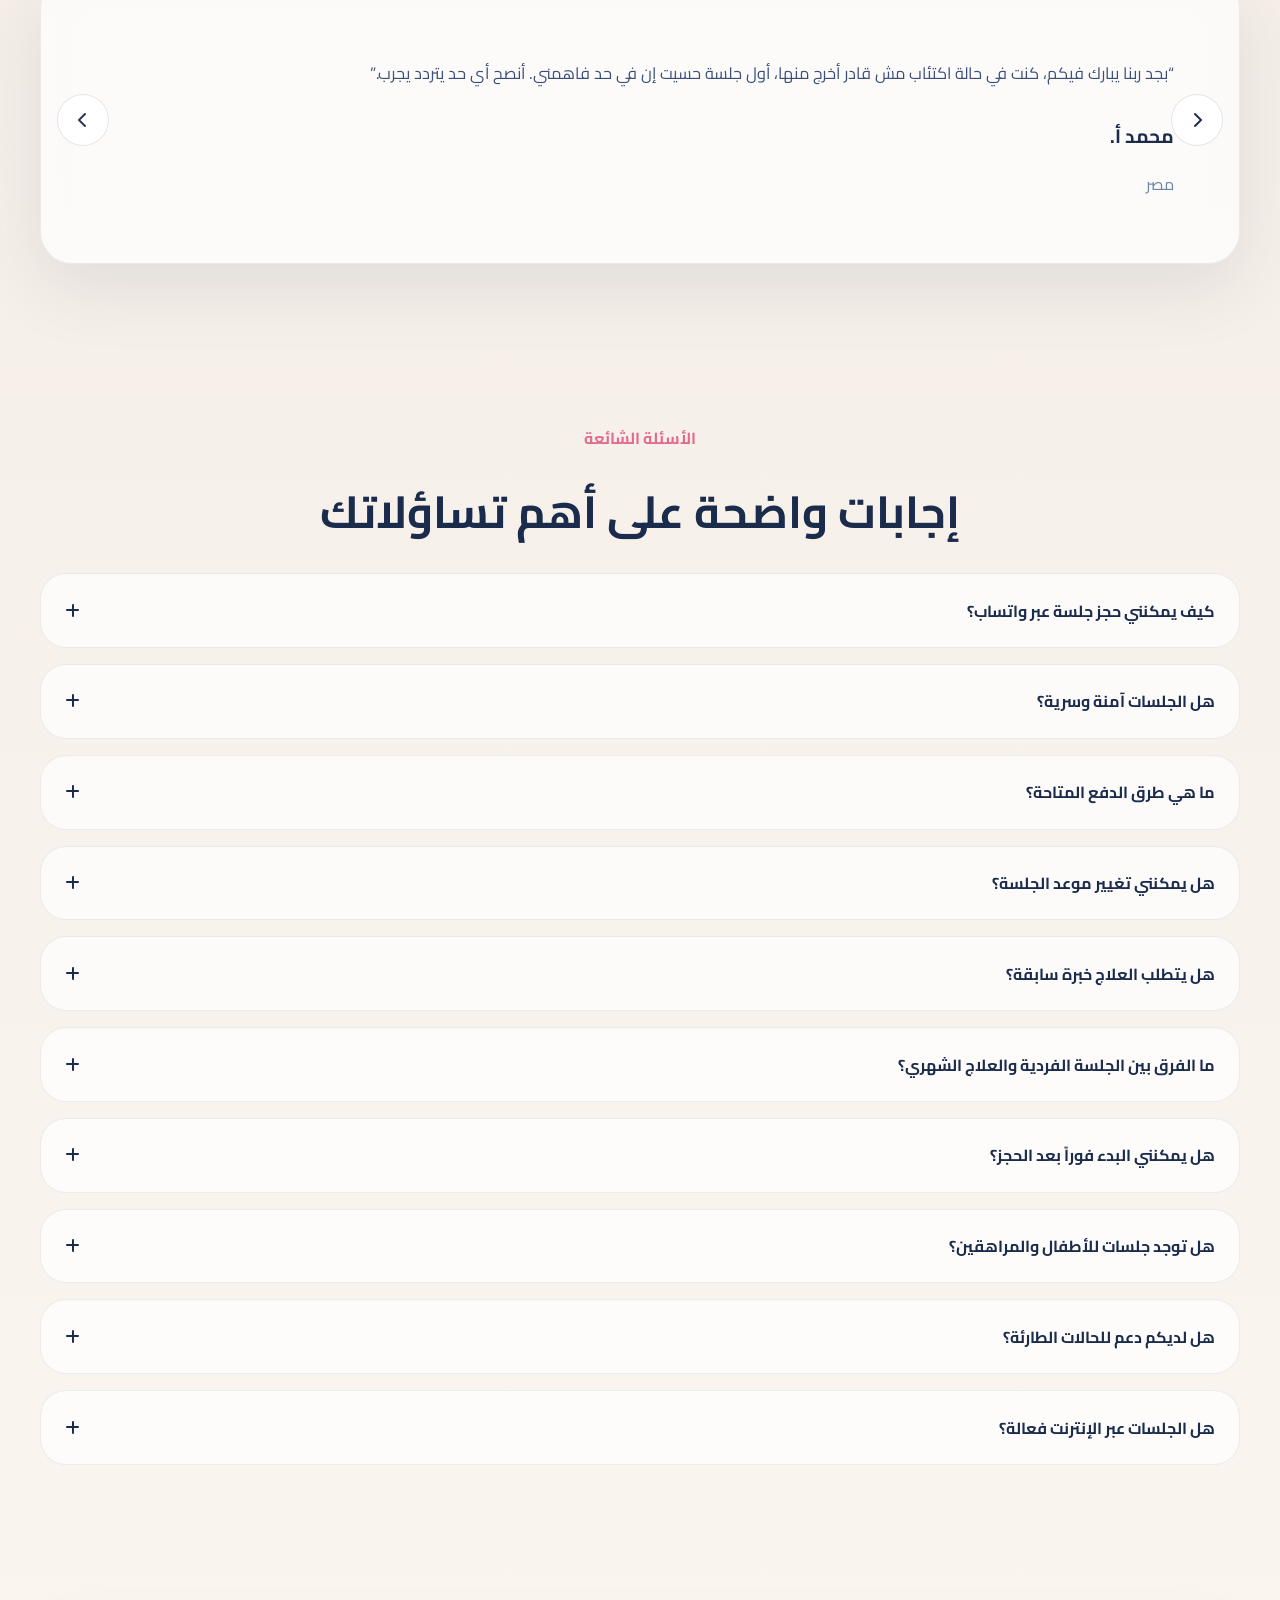
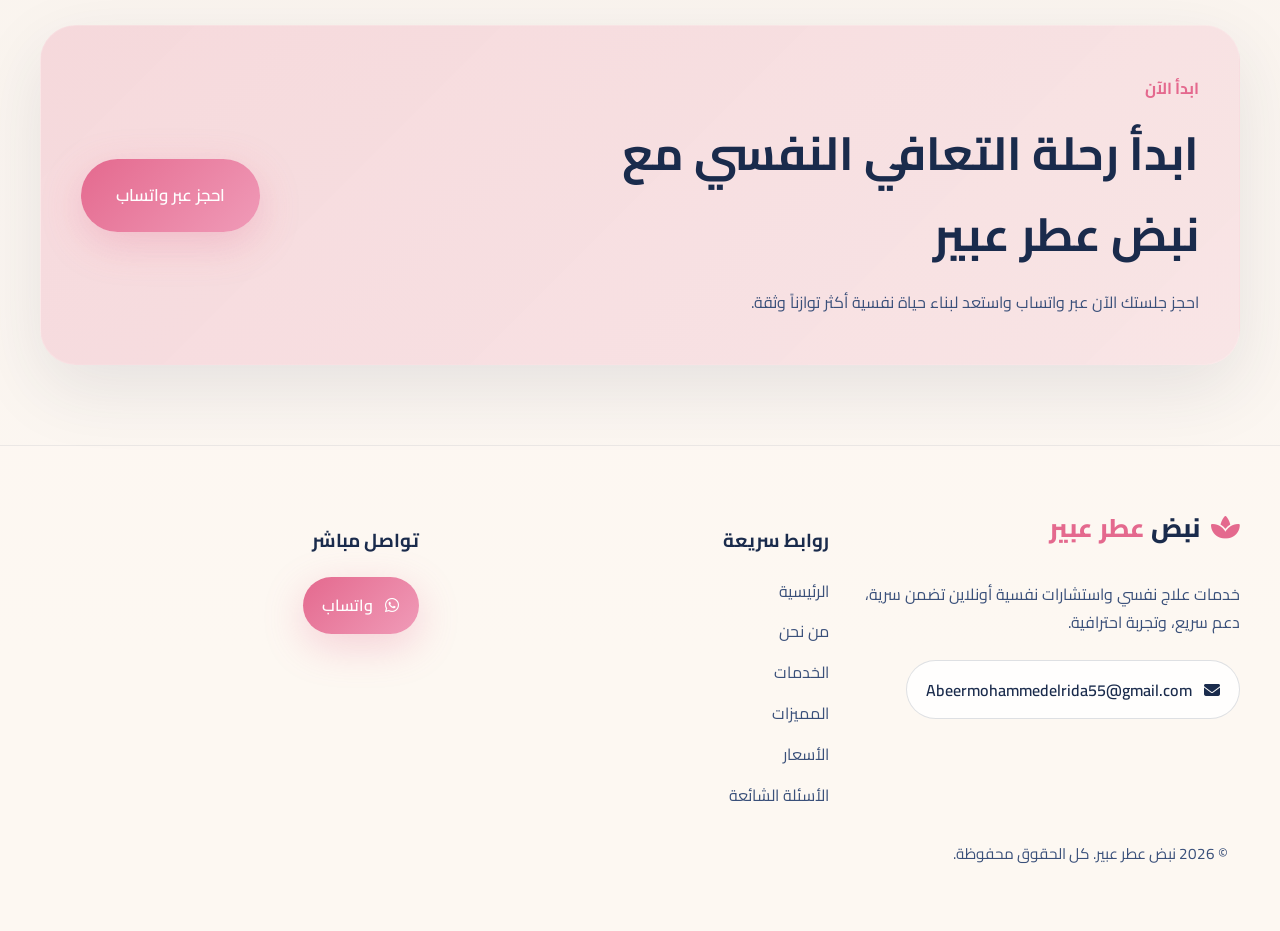
==== commit afb4dcdb: "Update index.html" ====
--- a/index.html
+++ b/index.html
@@ -3,7 +3,7 @@
 <head>
   <meta charset="UTF-8">
   <meta name="viewport" content="width=device-width, initial-scale=1.0">
-  <meta name="google-site-verification" content="TlxNV9lcUNM_GjRjhDppzgoD1rc2tA_XCDx5u0GegAo" />
+  <meta name="google-site-verification" content="8nQle7IYAWwIN_vDR4CfS6nLUjs3NqHmTkTFEHsiv2M" />
   <title>نبض عطر عبير | علاج نفسي واستشارات أونلاين</title>
   <meta name="description" content="نبض عطر عبير تقدم علاجاً نفسياً واستشارات أونلاين بسرية تامة وراحة تامة. احجز الآن عبر واتساب وابدأ رحلة الشفاء النفسي من منزلك.">
   <meta name="keywords" content="علاج نفسي, استشارات نفسية, جلسات أونلاين, صحة نفسية, علاج الاكتئاب, علاج القلق, واتساب, نبض عطر عبير">
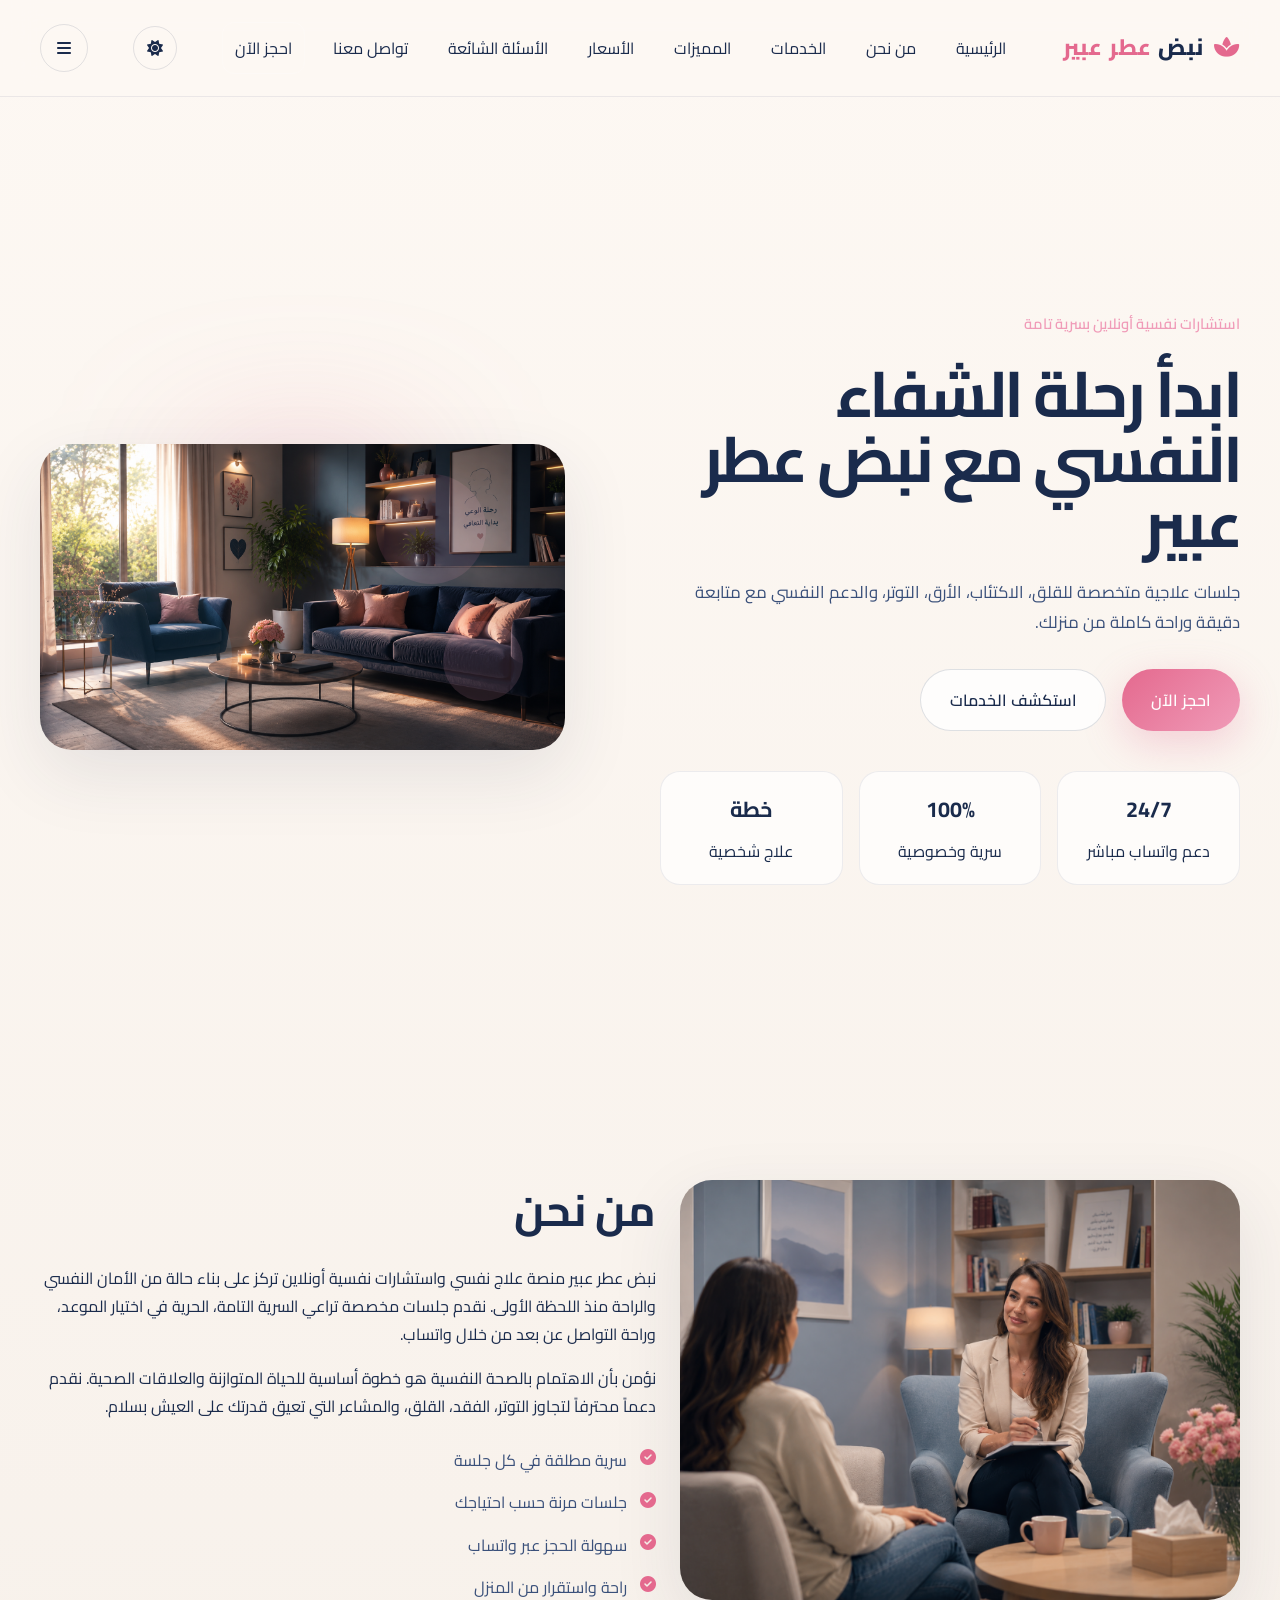
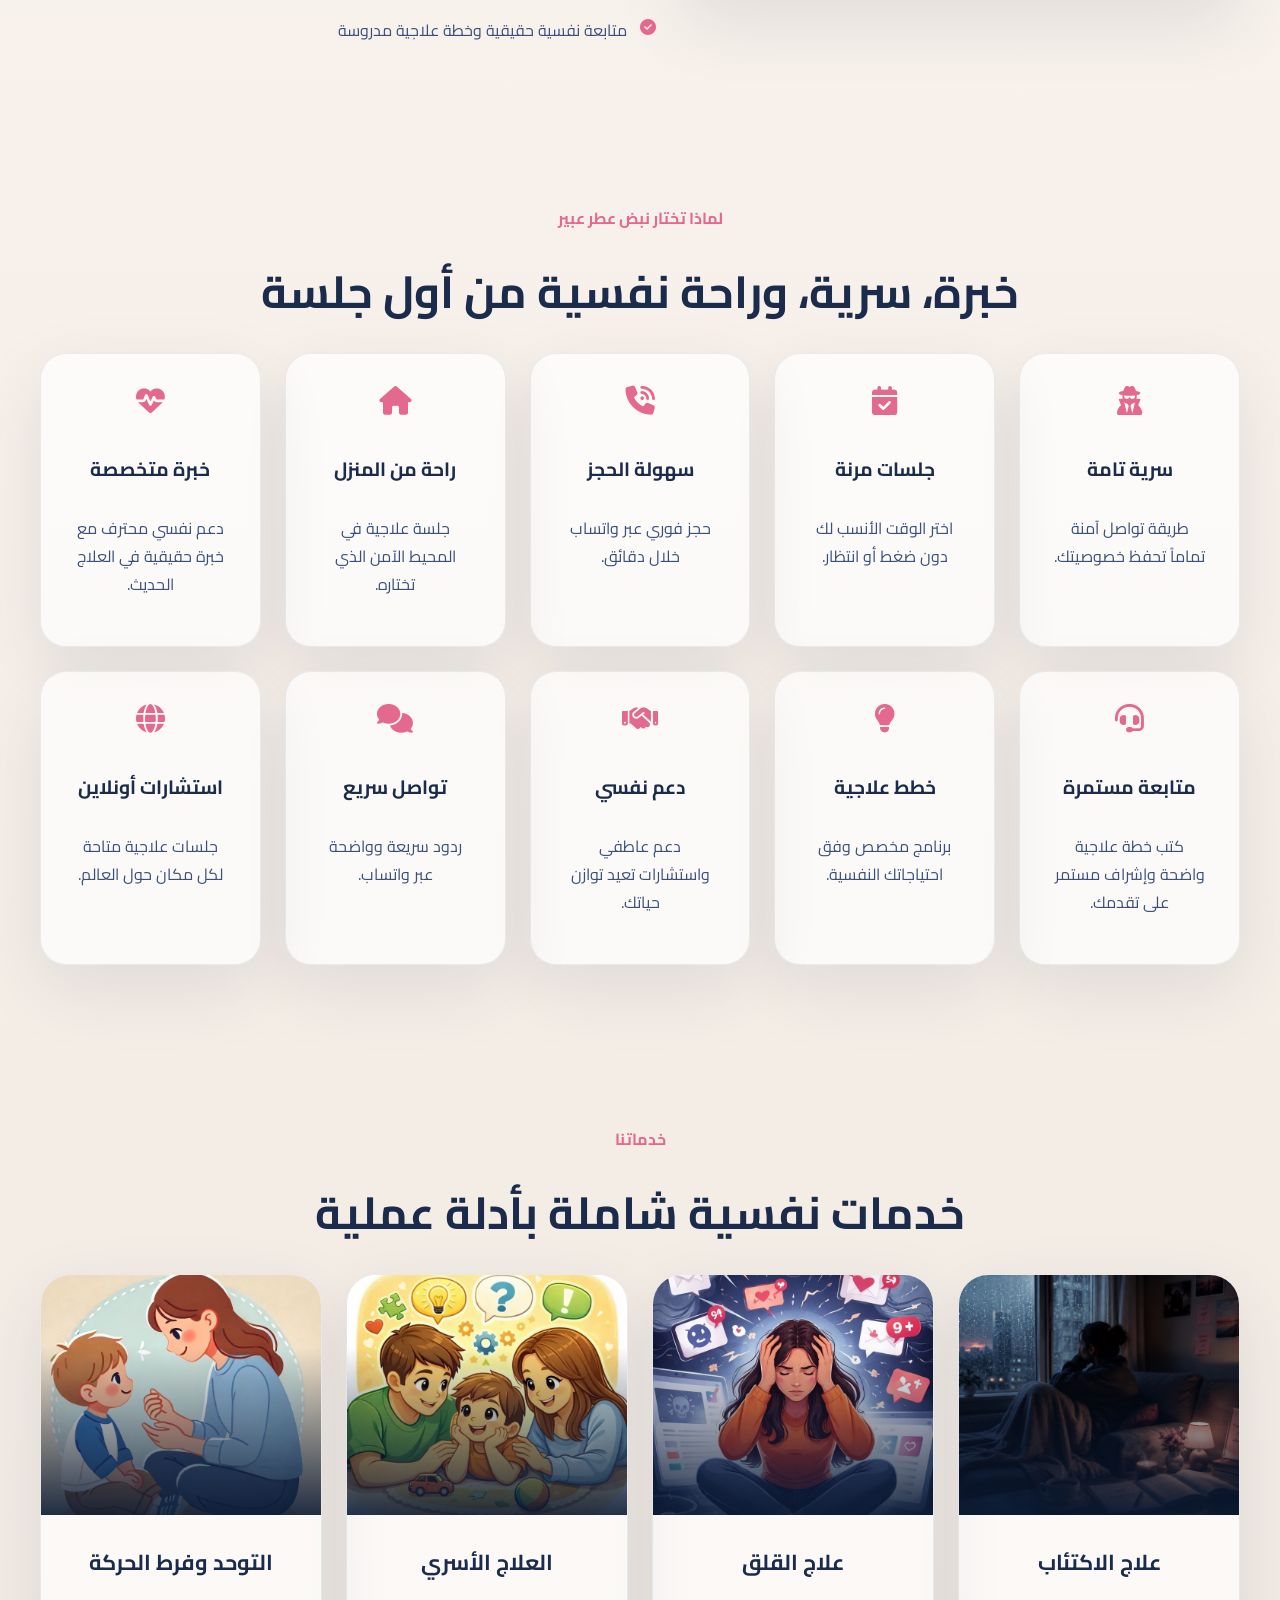
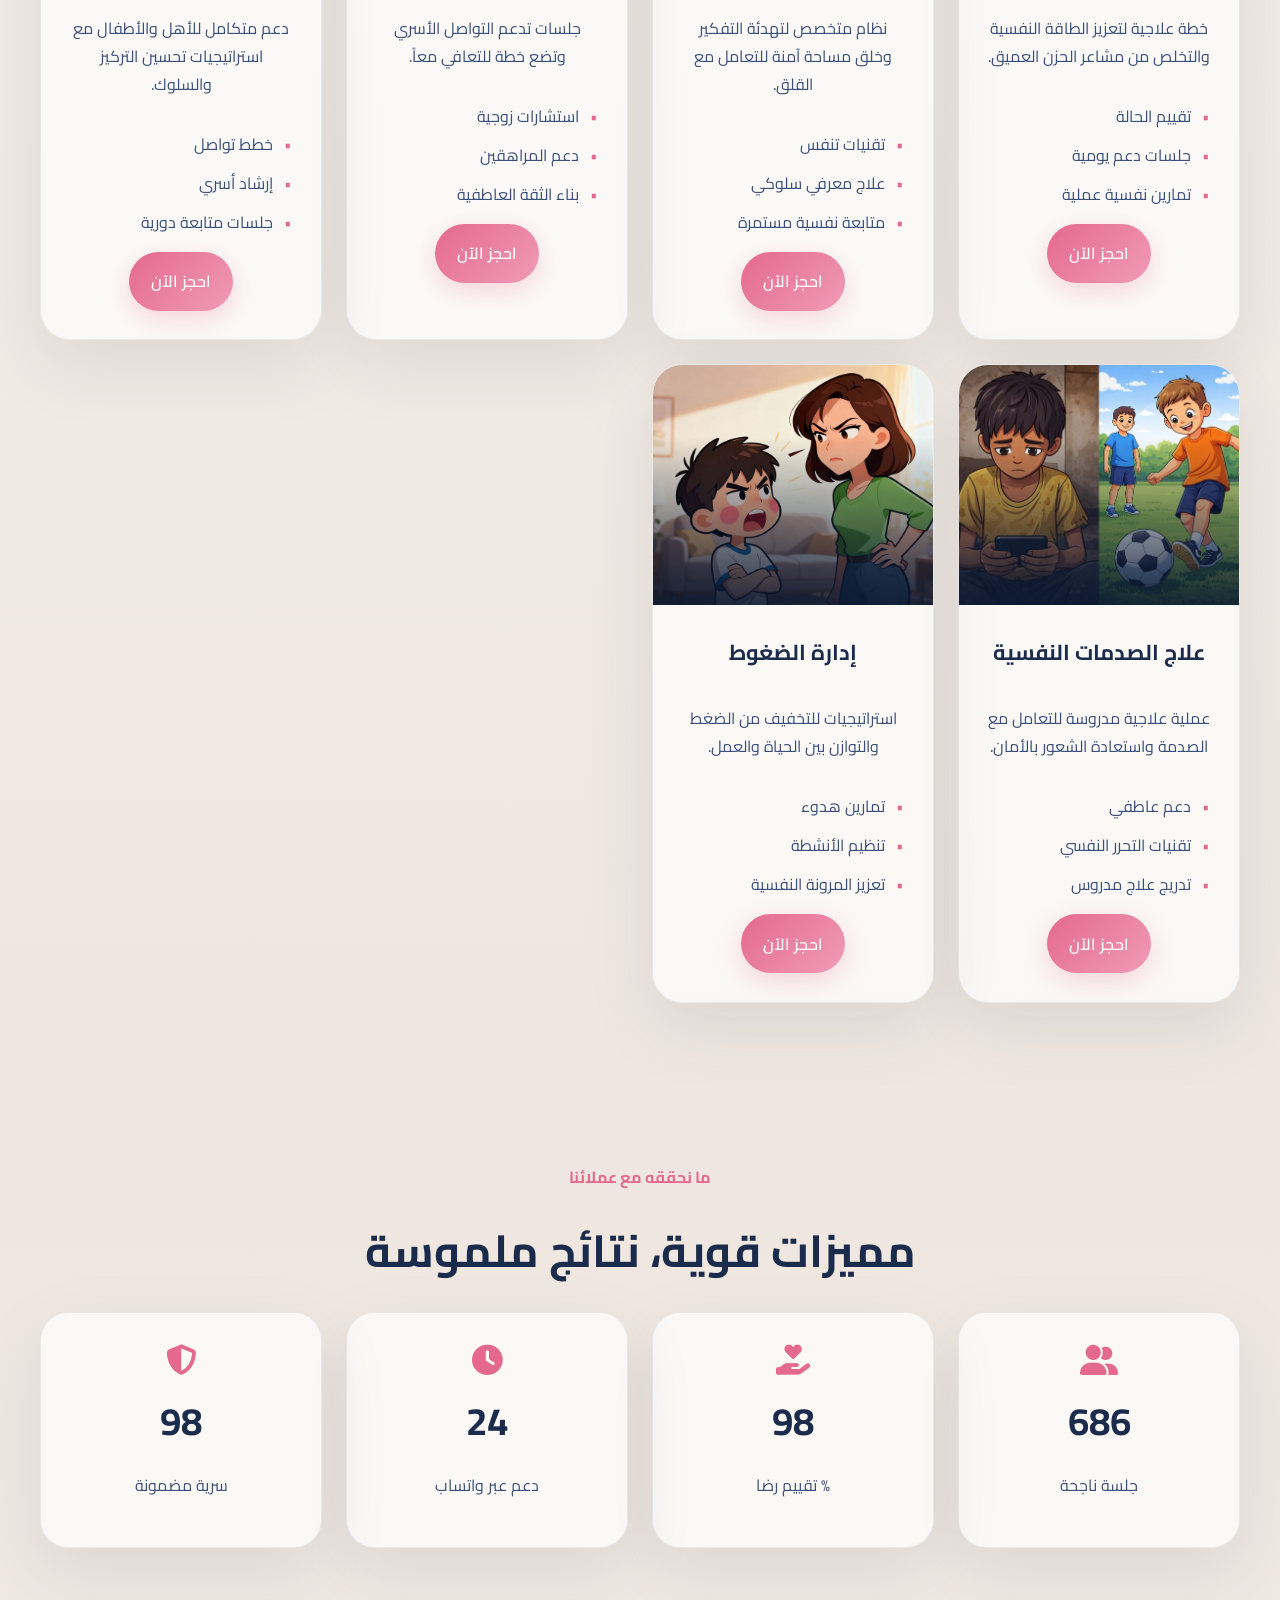
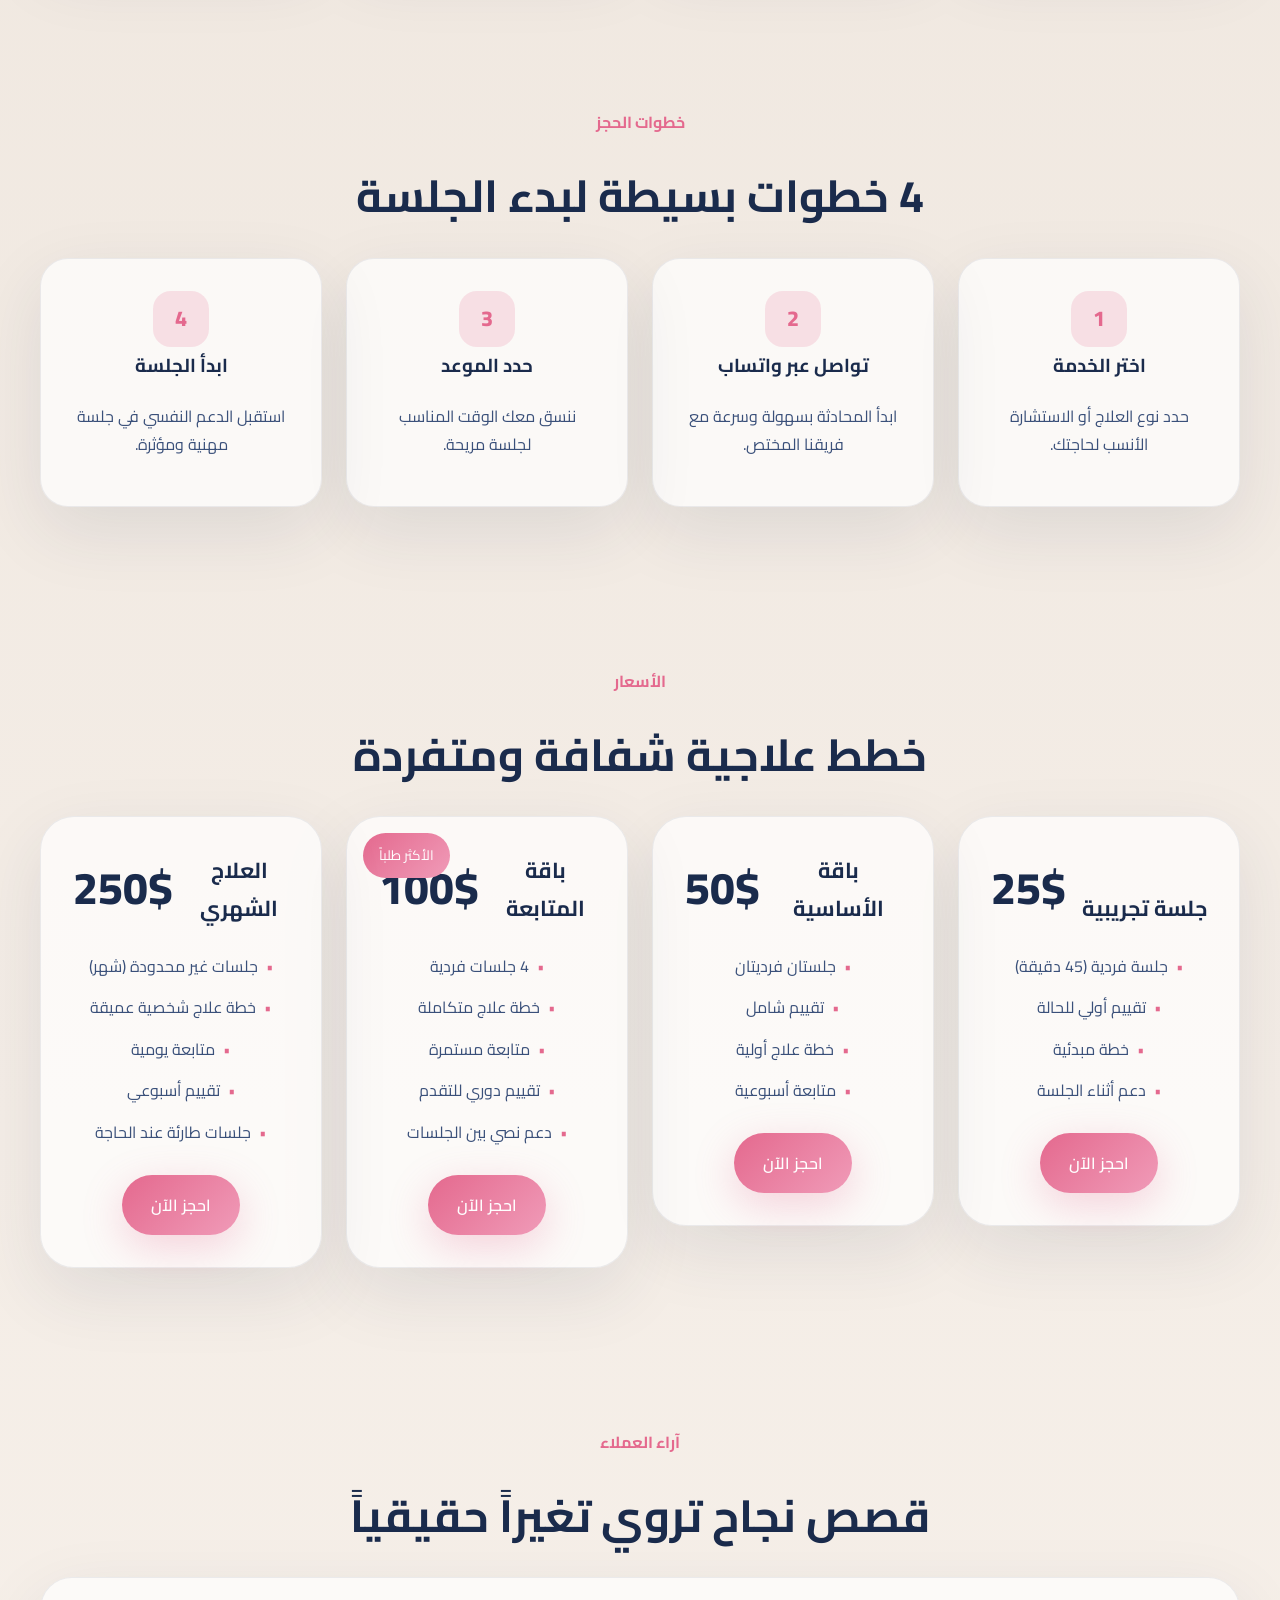
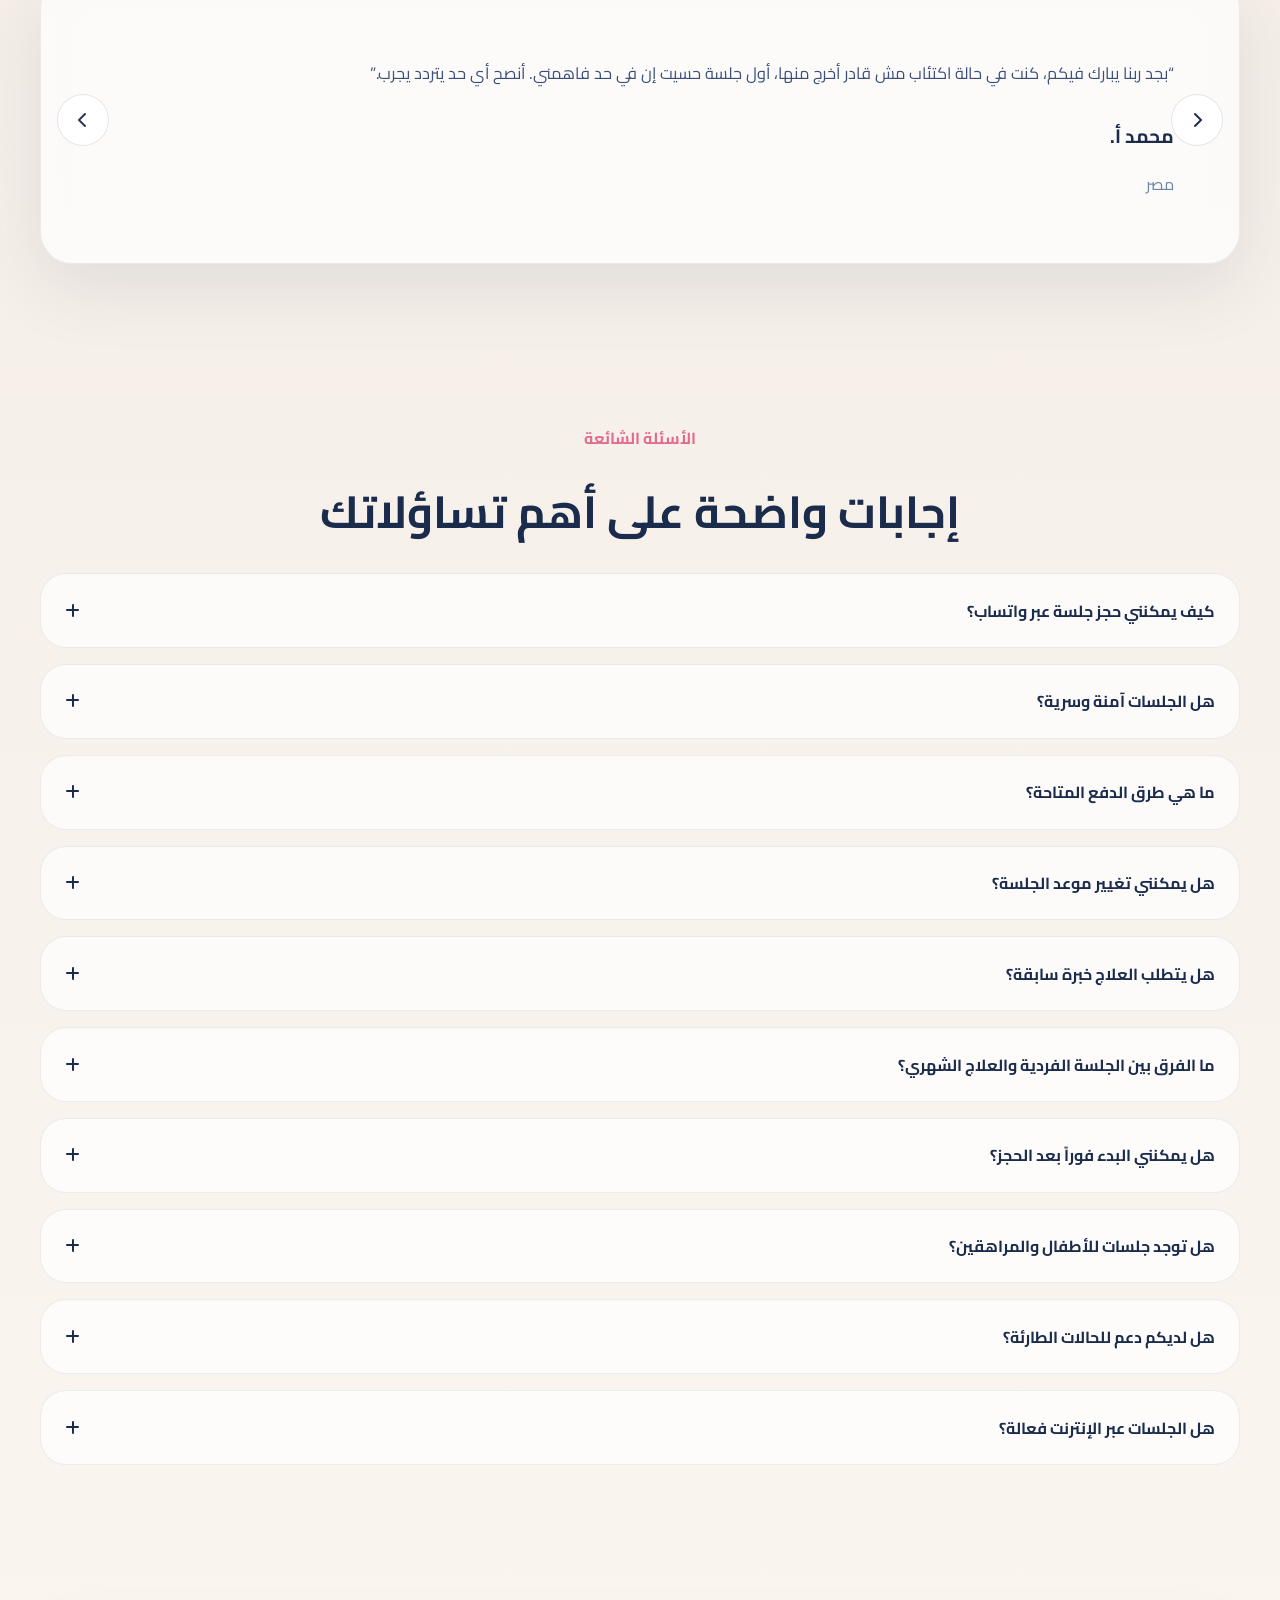
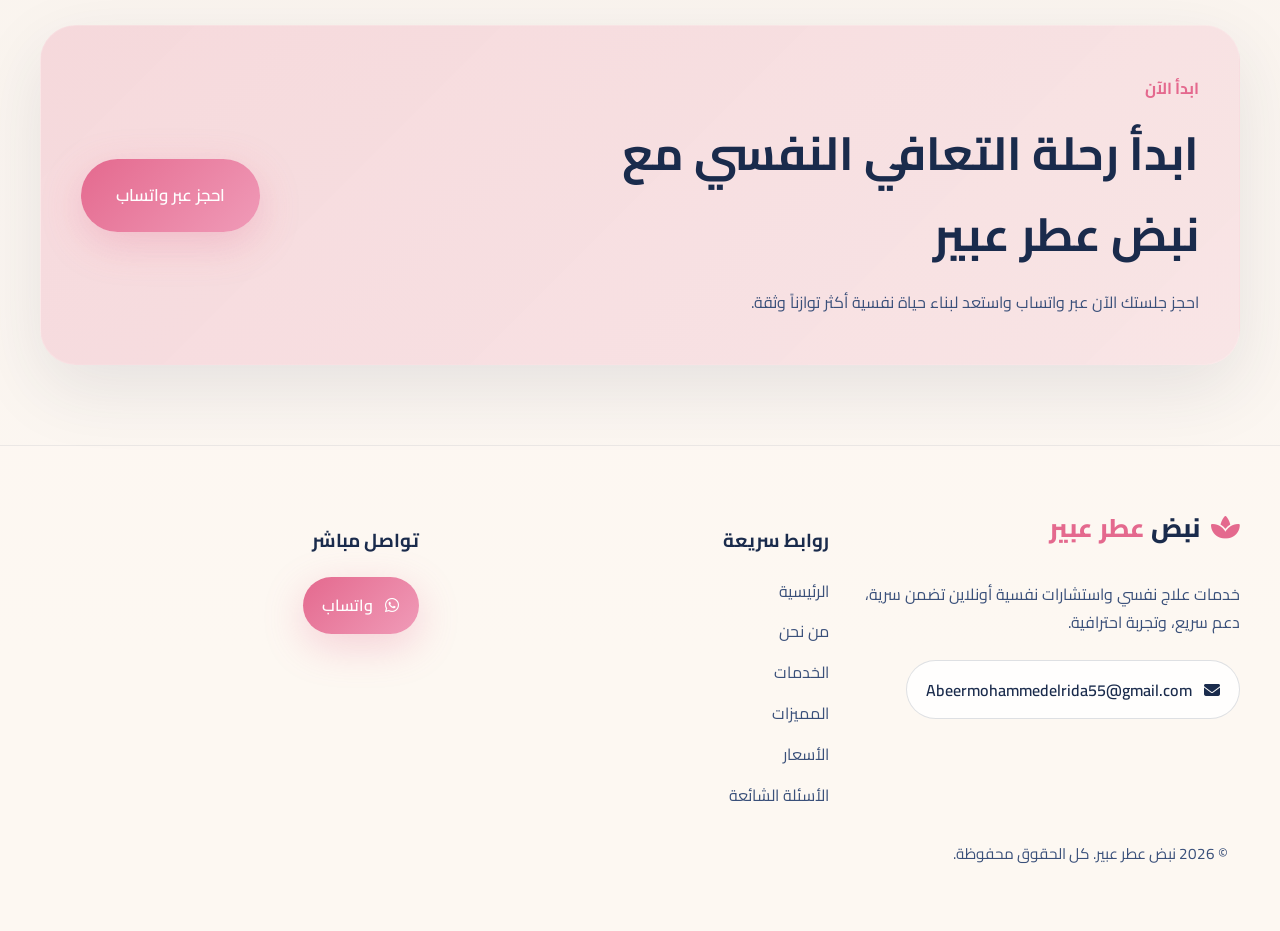
==== commit 91af4e23: "Update index.html" ====
--- a/index.html
+++ b/index.html
@@ -3,7 +3,6 @@
 <head>
   <meta charset="UTF-8">
   <meta name="viewport" content="width=device-width, initial-scale=1.0">
-  <meta name="google-site-verification" content="8nQle7IYAWwIN_vDR4CfS6nLUjs3NqHmTkTFEHsiv2M" />
   <title>نبض عطر عبير | علاج نفسي واستشارات أونلاين</title>
   <meta name="description" content="نبض عطر عبير تقدم علاجاً نفسياً واستشارات أونلاين بسرية تامة وراحة تامة. احجز الآن عبر واتساب وابدأ رحلة الشفاء النفسي من منزلك.">
   <meta name="keywords" content="علاج نفسي, استشارات نفسية, جلسات أونلاين, صحة نفسية, علاج الاكتئاب, علاج القلق, واتساب, نبض عطر عبير">
@@ -44,6 +43,7 @@
     ]
   }
   </script>
+  <meta name="google-site-verification" content="8nQle7IYAWwIN_vDR4CfS6nLUjs3NqHmTkTFEHsiv2M" />
 </head>
 <body>
   <div class="page-loader" aria-hidden="true"></div>
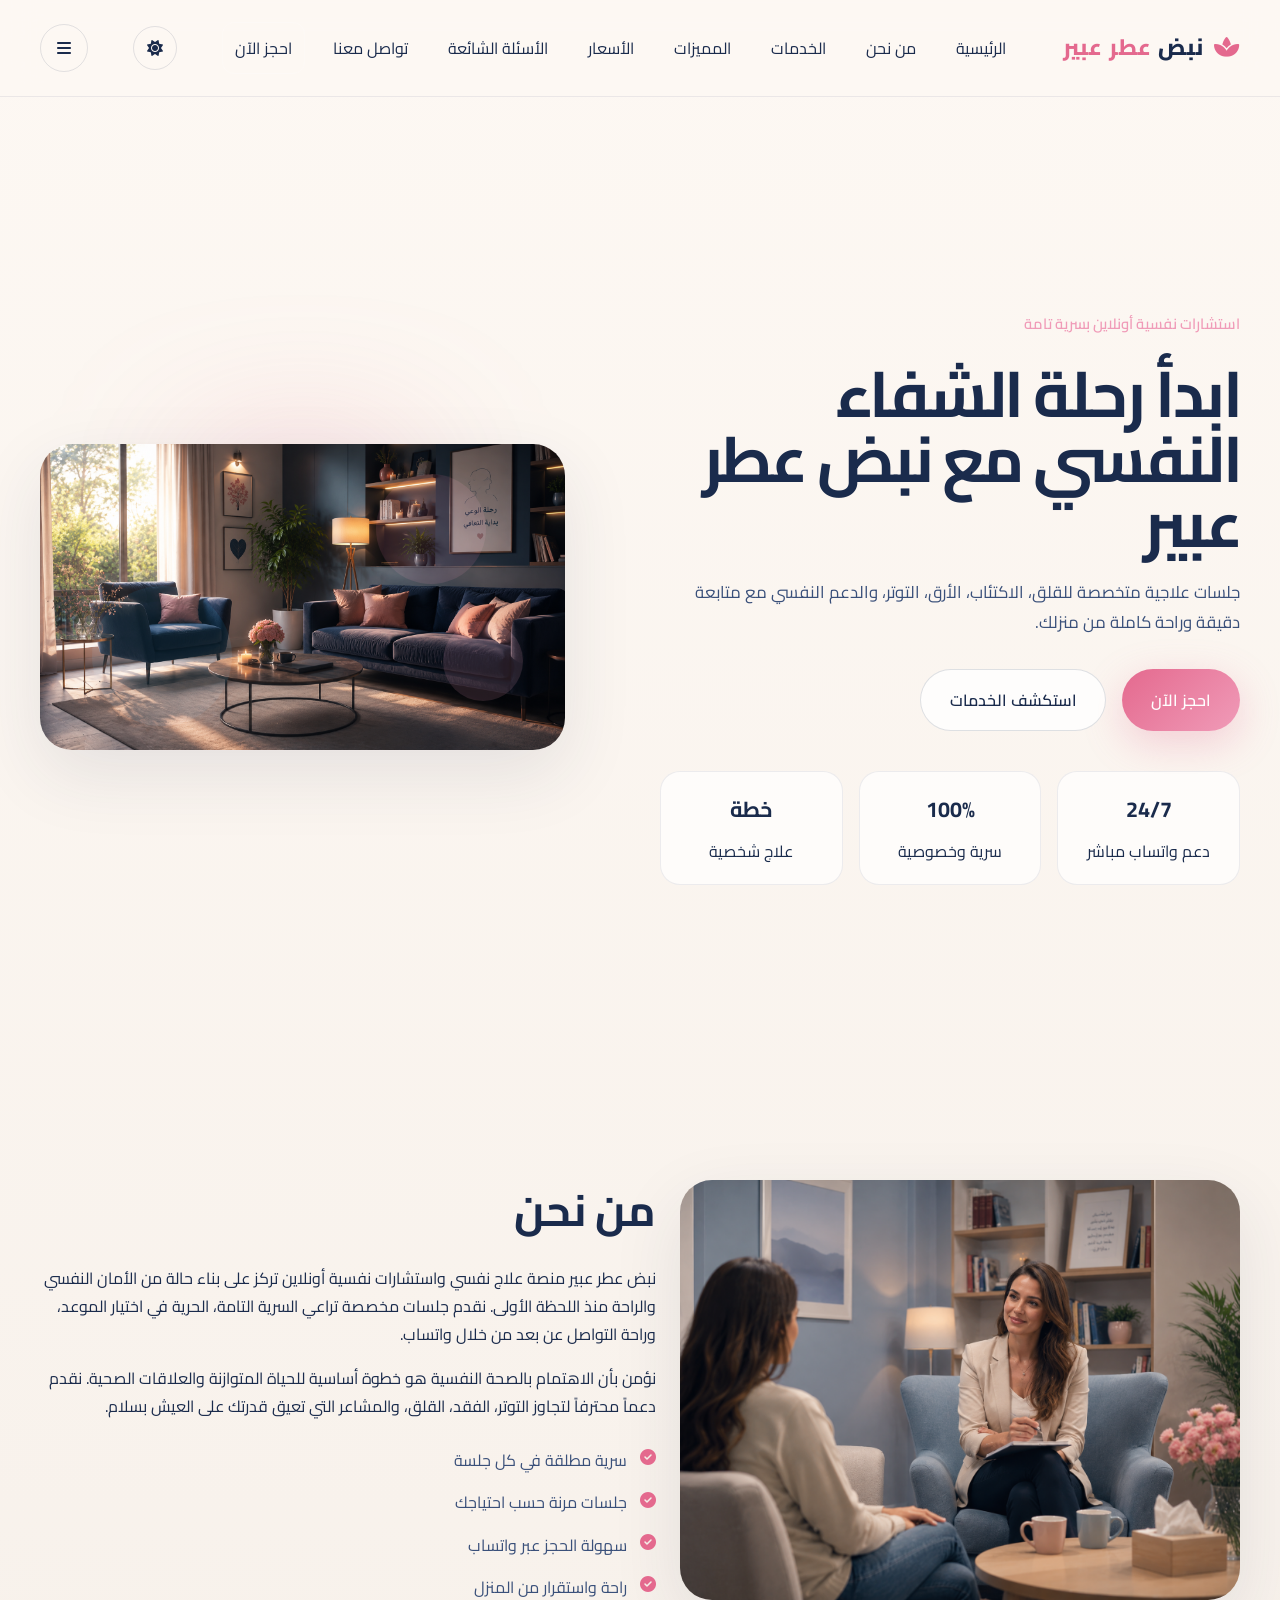
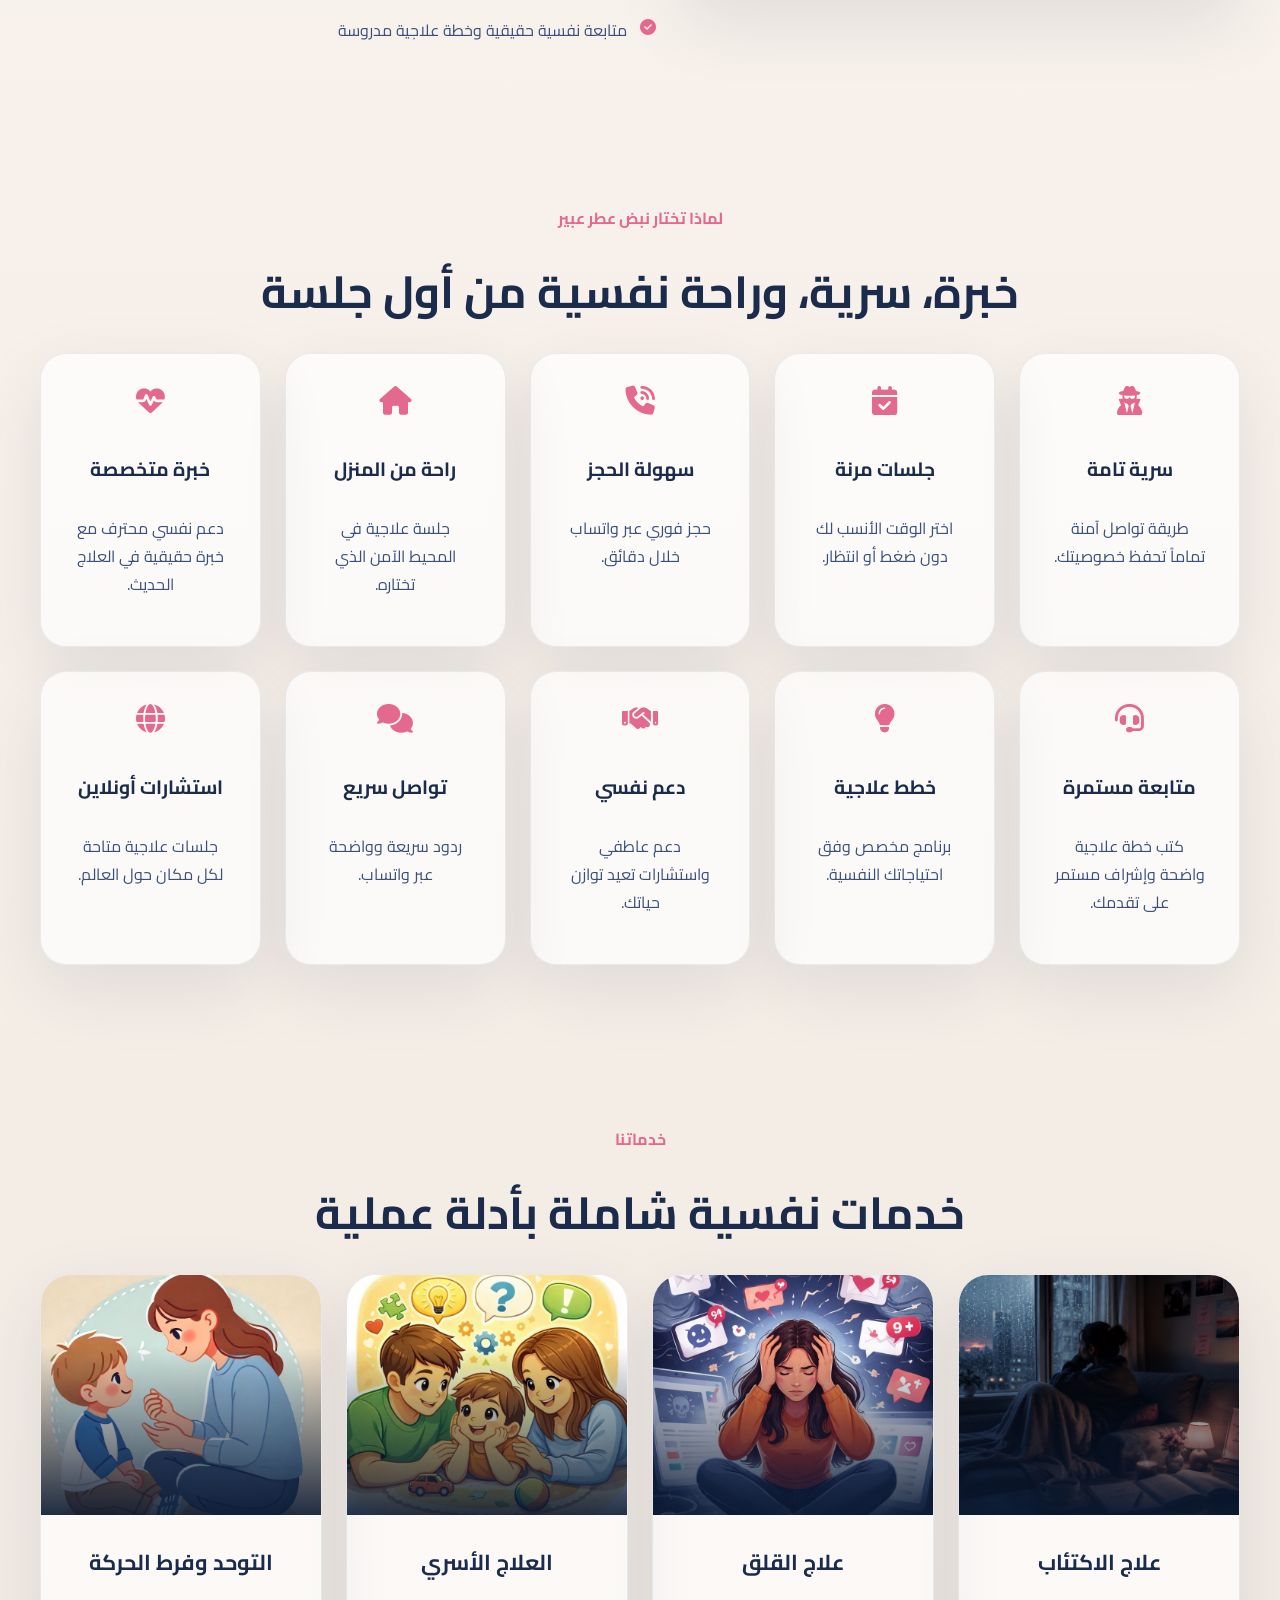
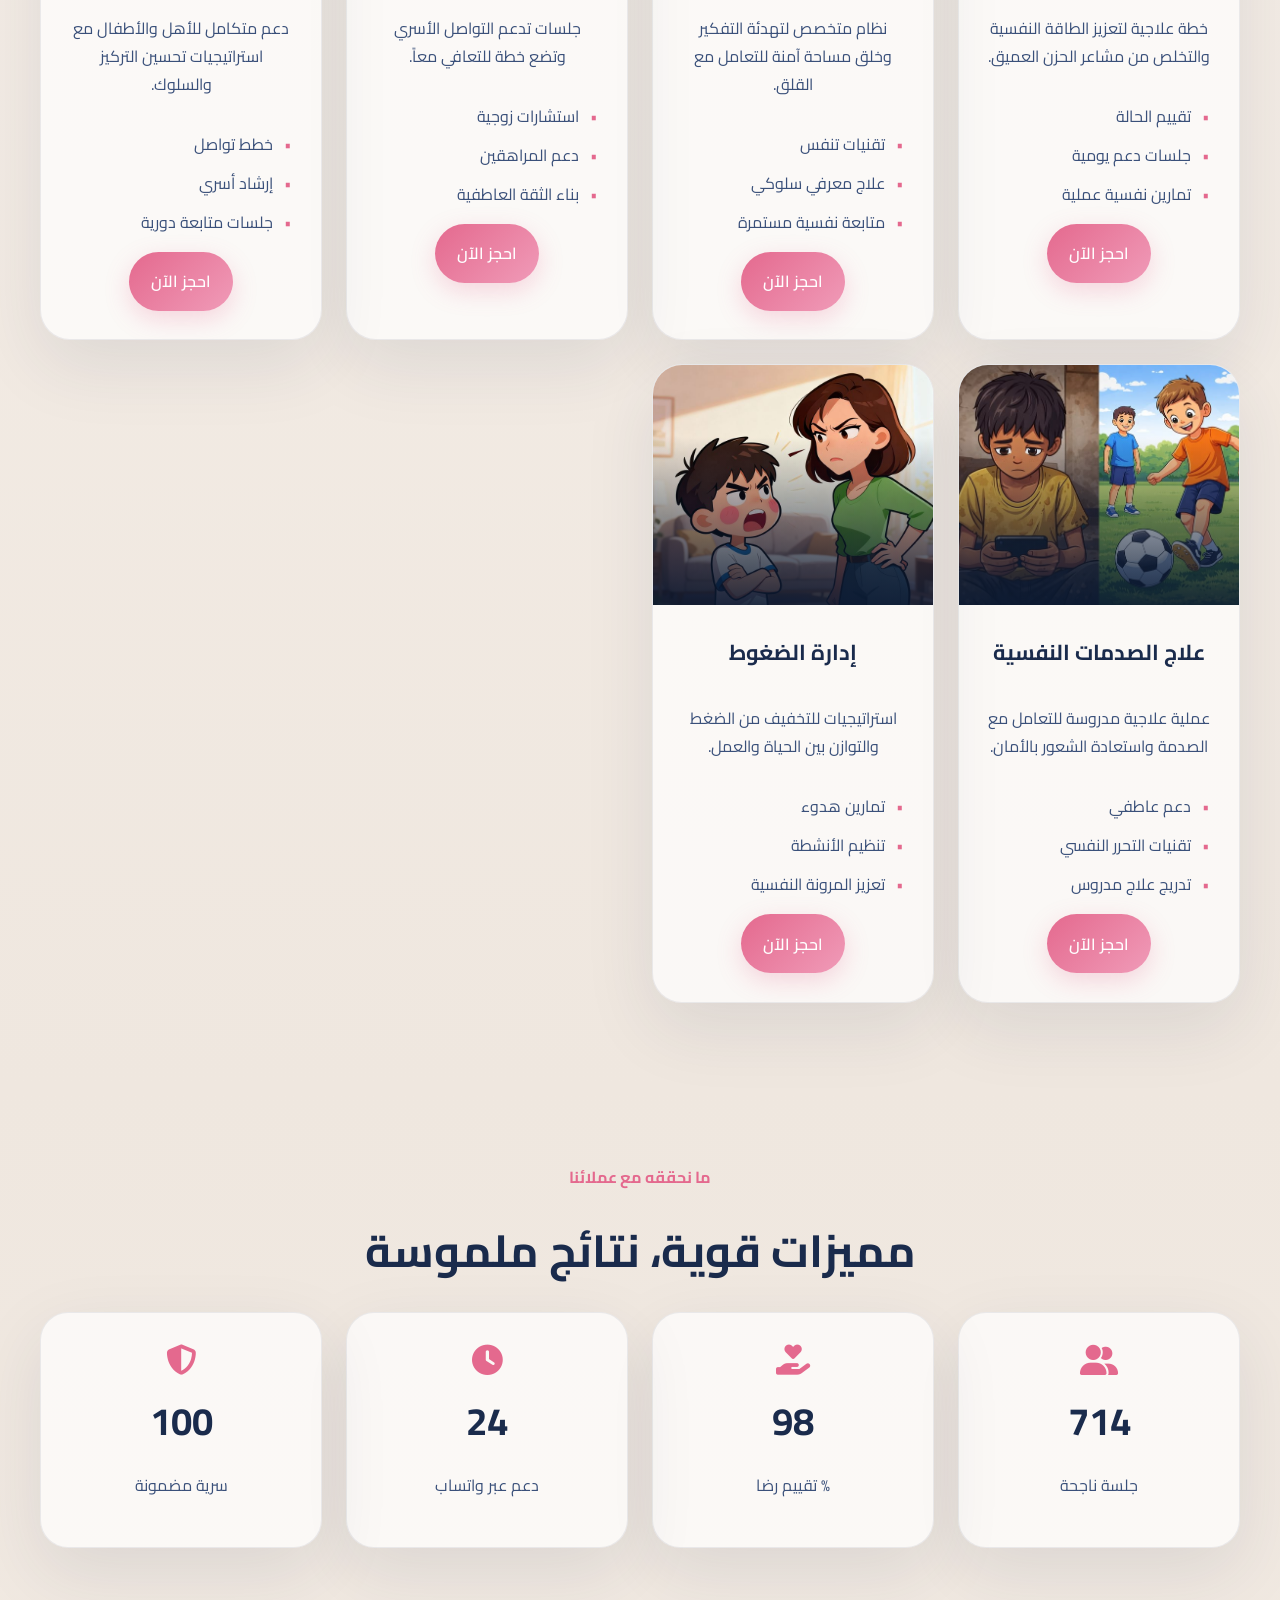
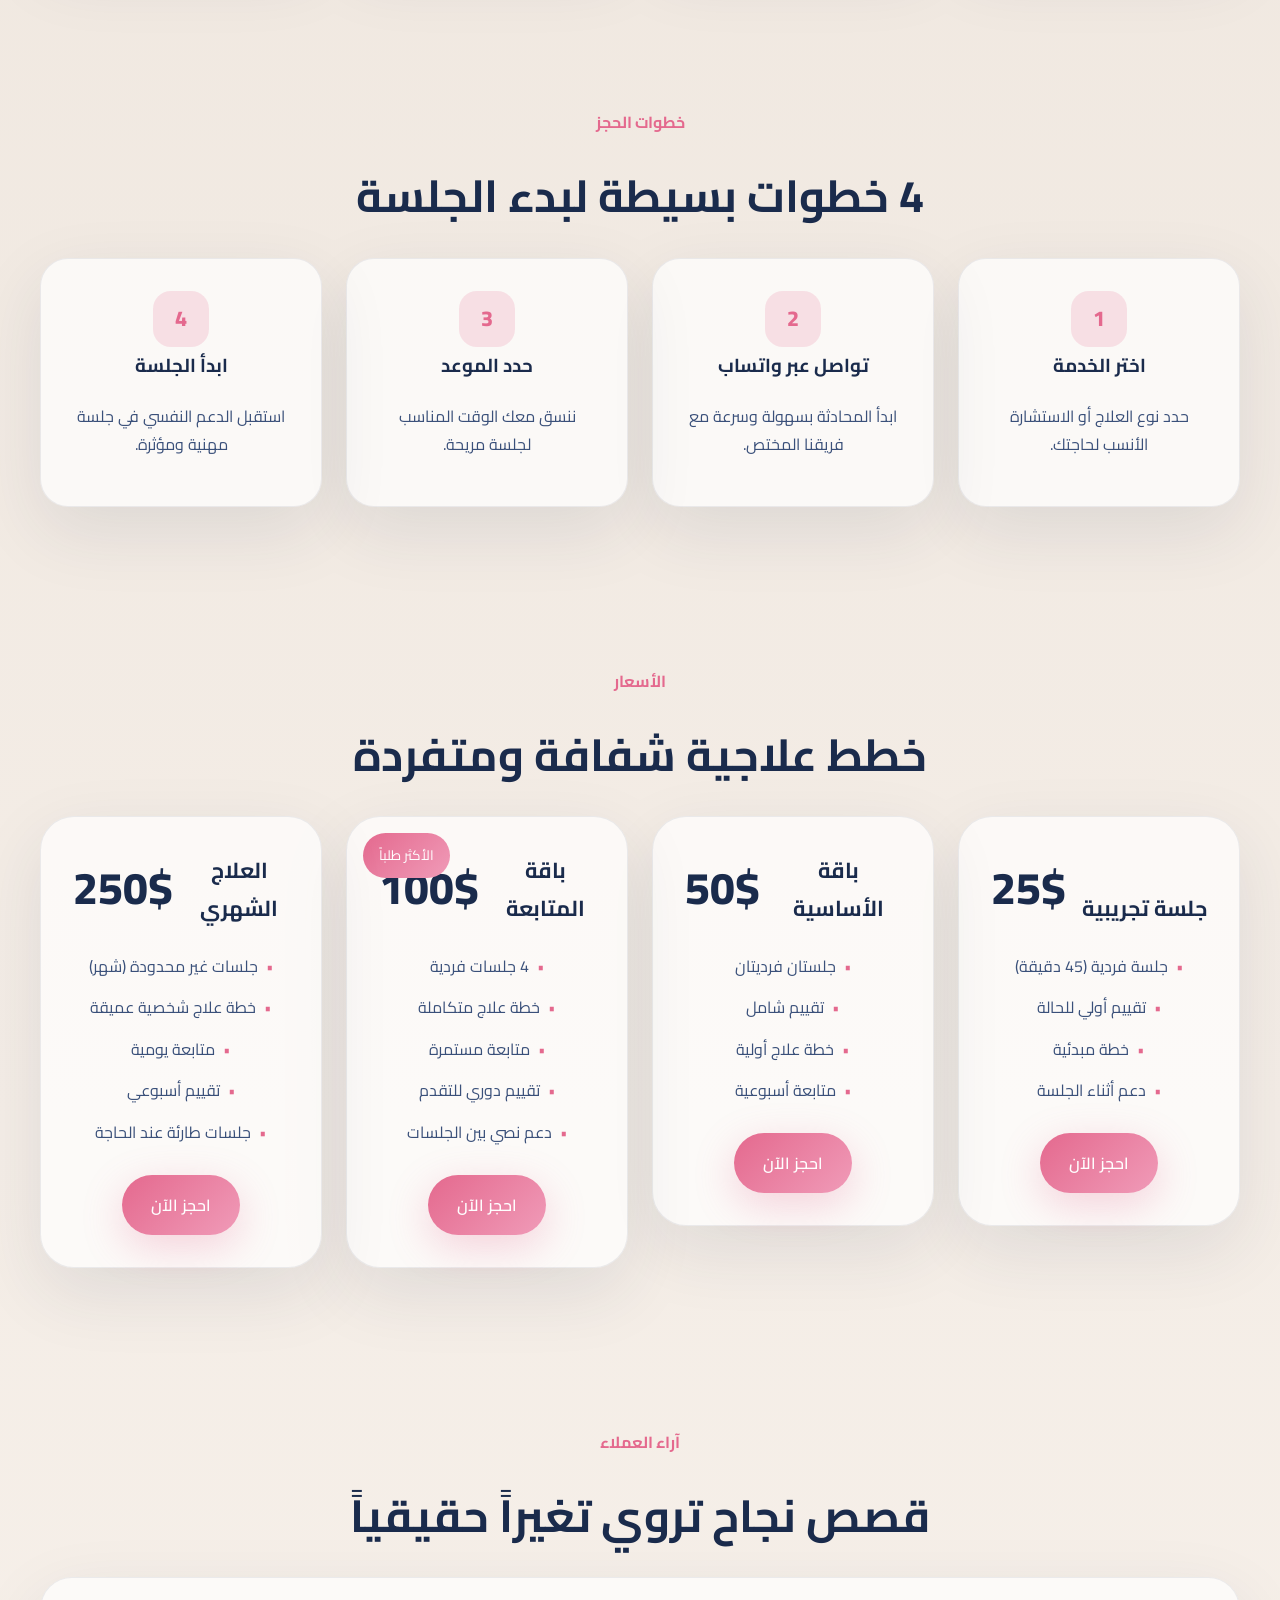
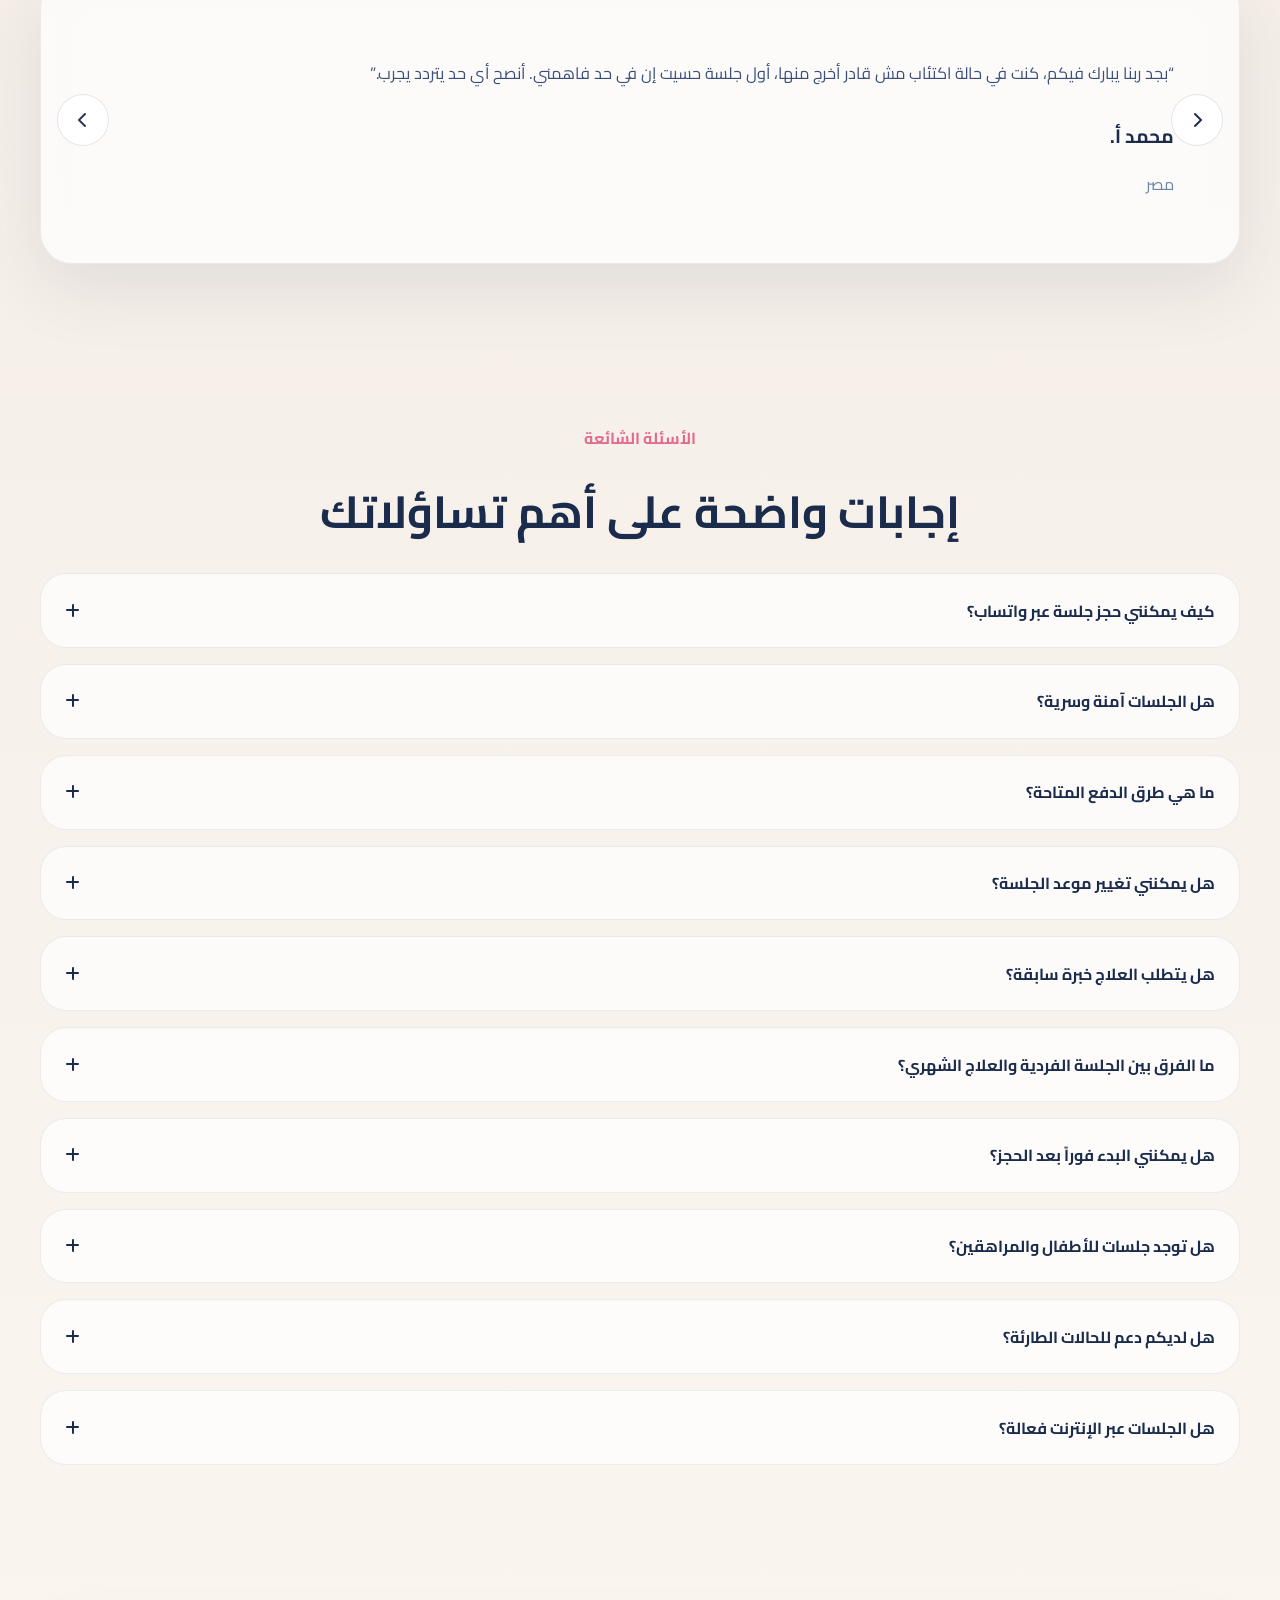
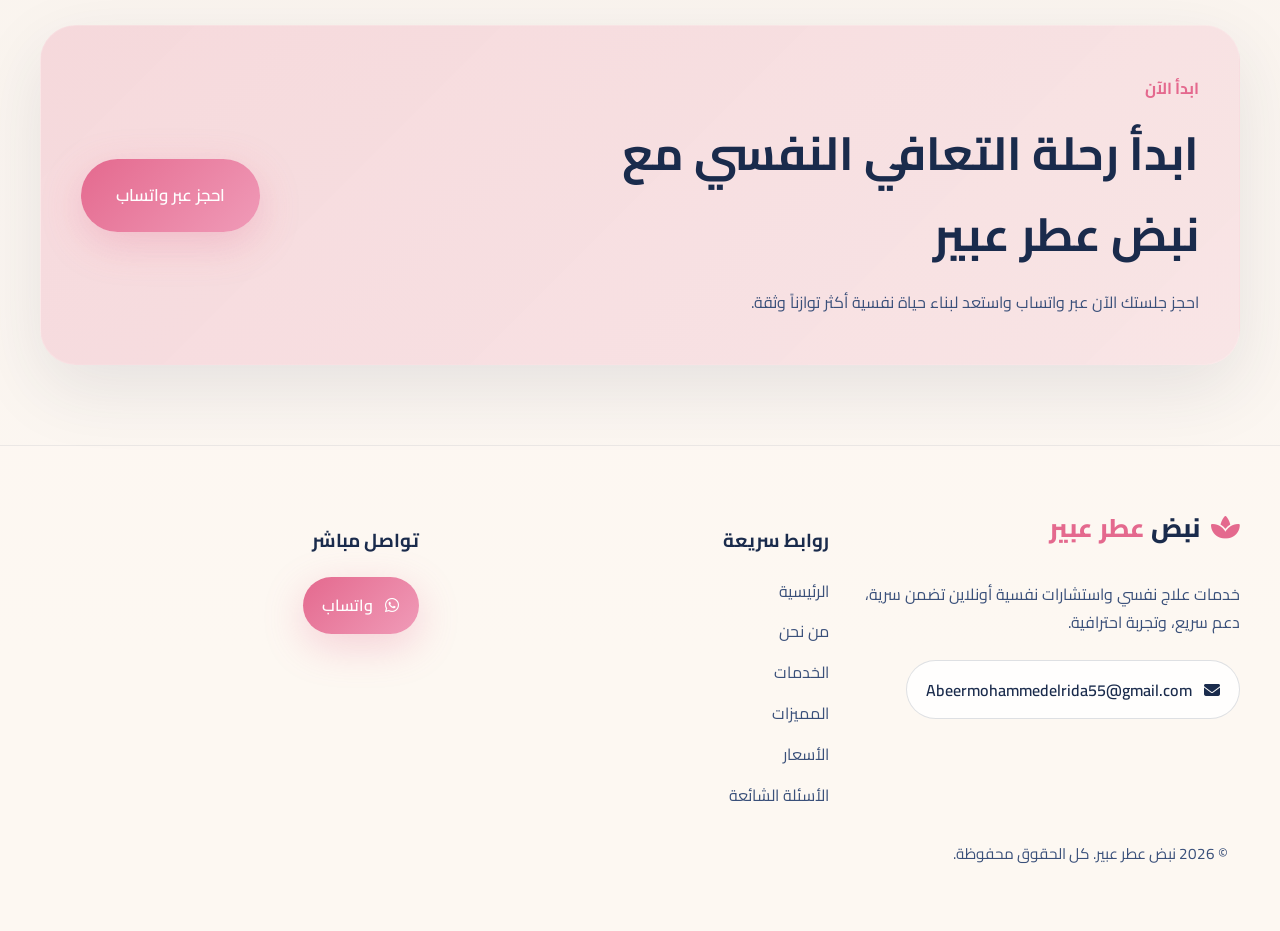
==== commit 03c237c8: "Add Google site verification meta tag" ====
--- a/index.html
+++ b/index.html
@@ -3,6 +3,7 @@
 <head>
   <meta charset="UTF-8">
   <meta name="viewport" content="width=device-width, initial-scale=1.0">
+  <meta name="google-site-verification" content="8nQle7IYAWwIN_vDR4CfS6nLUjs3NqHmTkTFEHsiv2M" />
   <title>نبض عطر عبير | علاج نفسي واستشارات أونلاين</title>
   <meta name="description" content="نبض عطر عبير تقدم علاجاً نفسياً واستشارات أونلاين بسرية تامة وراحة تامة. احجز الآن عبر واتساب وابدأ رحلة الشفاء النفسي من منزلك.">
   <meta name="keywords" content="علاج نفسي, استشارات نفسية, جلسات أونلاين, صحة نفسية, علاج الاكتئاب, علاج القلق, واتساب, نبض عطر عبير">
@@ -43,7 +44,6 @@
     ]
   }
   </script>
-  <meta name="google-site-verification" content="8nQle7IYAWwIN_vDR4CfS6nLUjs3NqHmTkTFEHsiv2M" />
 </head>
 <body>
   <div class="page-loader" aria-hidden="true"></div>
